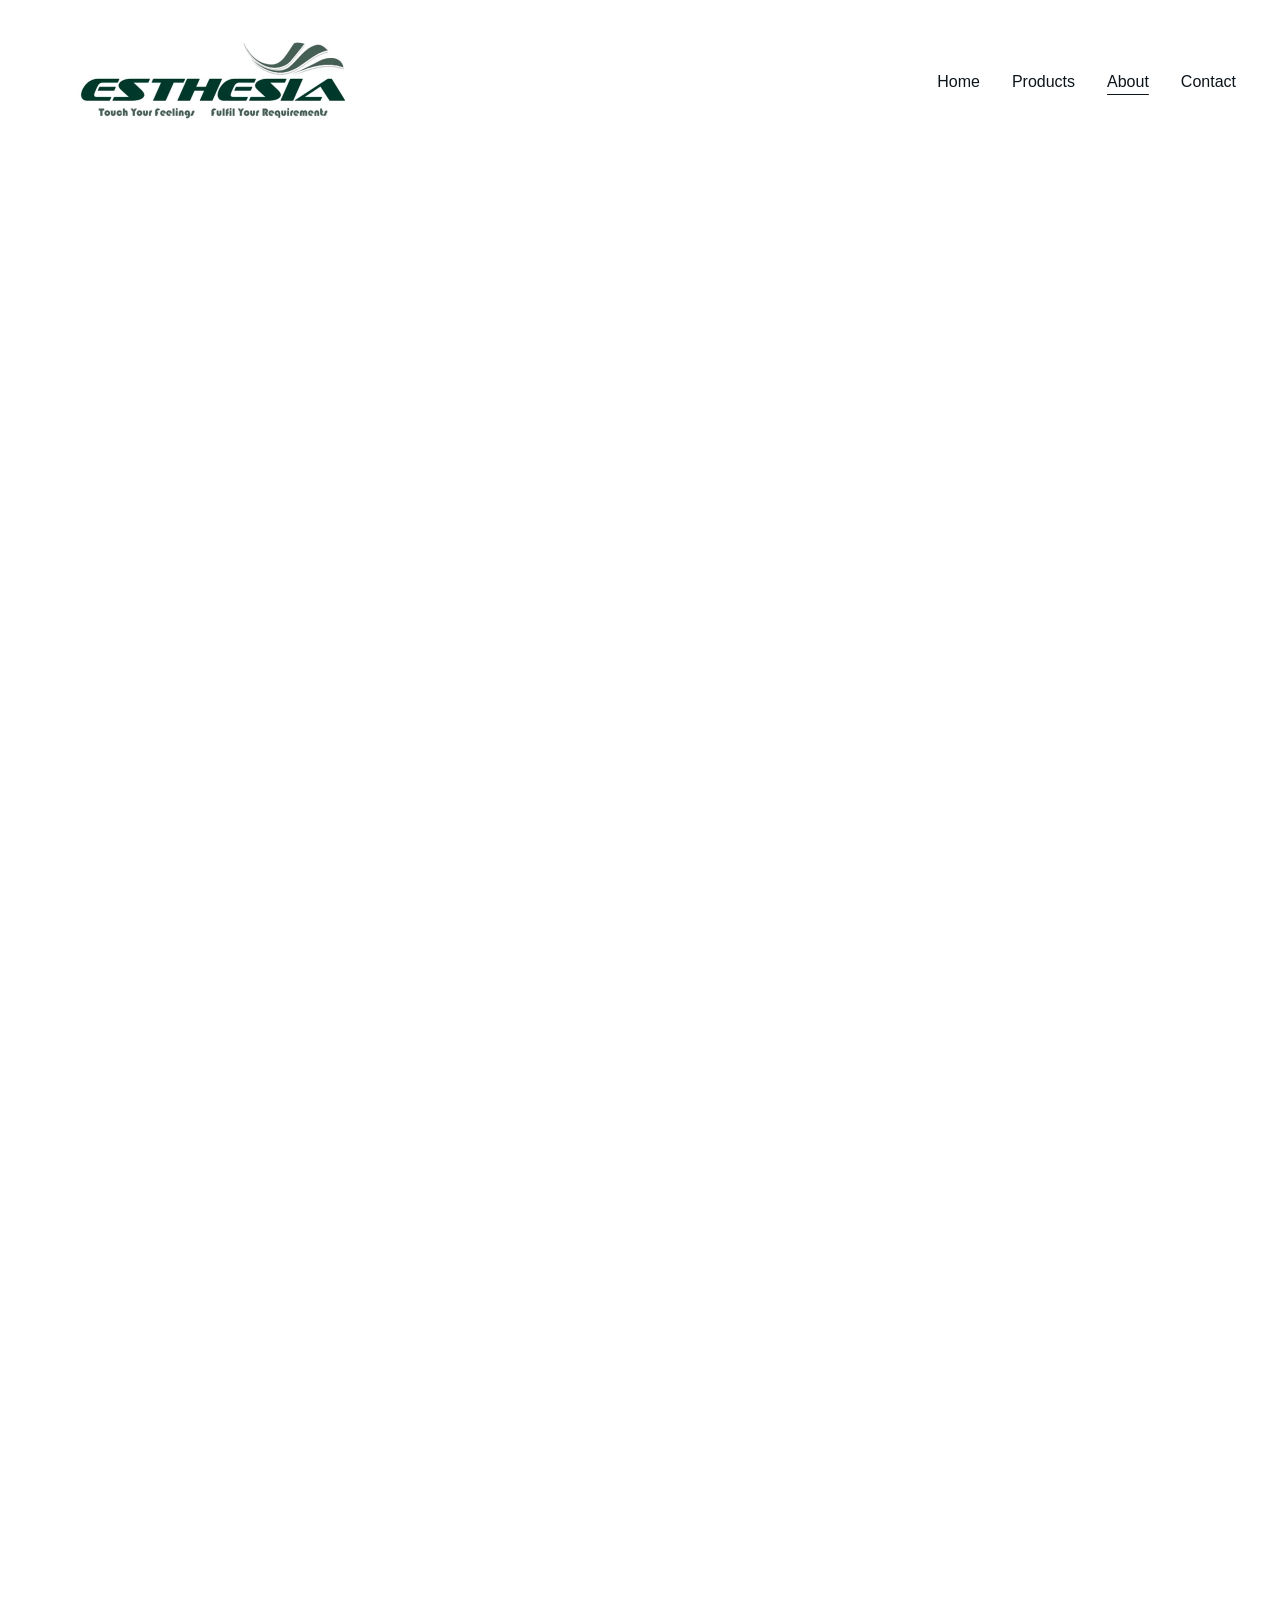
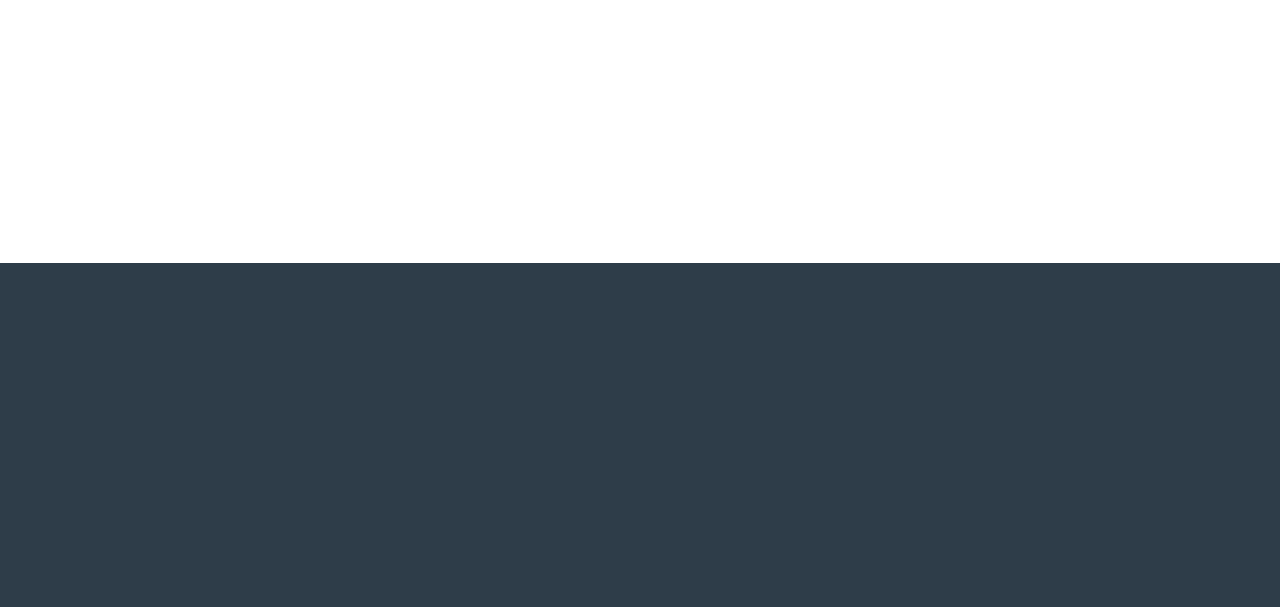
==== about/index.html @ c7436f4a "Initial import of Esthesia static website" ====
<!DOCTYPE html>

<html lang="en">
<!-- Mirrored from https://esthesia.com.au/about by HTTrack Website Copier/3.x [XR&CO], Fri, 13 Nov 2026 10:04:44 GMT -->
<head><base href="/"/><meta charset="utf-8"/><meta content="width=device-width, initial-scale=1.0" name="viewport"/><meta content="Hostinger Website Builder" name="generator"/><!--[--><title>Esthesia: Your Trusted Health Product Wholesaler | Esthesia</title><meta content="Esthesia is a leading health product wholesaler, providing a diverse range of cosmetics, coffee, and health equipment for Australia and Taiwan. We are committed to quality and customer satisfaction, ensuring you receive the best products for your health and wellness needs." name="description"/><link href="data:;base64,iVBORw0KGgo=" rel="icon"/><link href="data:;base64,iVBORw0KGgo=" rel="apple-touch-icon"/><meta content="about.html" property="og:url"/><link href="https://esthesia.com.au/about" rel="canonical"/><meta content="Esthesia: Your Trusted Health Product Wholesaler | Esthesia" property="og:title"/><meta content="Esthesia: Your Trusted Health Product Wholesaler | Esthesia" name="twitter:title"/><meta content="website" property="og:type"/><meta content="Esthesia is a leading health product wholesaler, providing a diverse range of cosmetics, coffee, and health equipment for Australia and Taiwan. We are committed to quality and customer satisfaction, ensuring you receive the best products for your health and wellness needs." property="og:description"/><meta content="Esthesia is a leading health product wholesaler, providing a diverse range of cosmetics, coffee, and health equipment for Australia and Taiwan. We are committed to quality and customer satisfaction, ensuring you receive the best products for your health and wellness needs." name="twitter:description"/><meta content="Esthesia" property="og:site_name"/><meta content="health products, cosmetics, wholesale supplier" name="keywords"/><meta property="og:image"/><meta name="twitter:image"/><meta content="" property="og:image:alt"/><meta content="" name="twitter:image:alt"/><meta content="summary_large_image" name="twitter:card"/><!-- --><link rel="preconnect"/><!-- --><!-- --><link rel="preconnect"/><!-- --><!--[--><link href="about.html" hreflang="x-default" rel="alternate"/><!--]--><link crossorigin="true" href="https://cdn.zyrosite.com/u1/google-fonts/font-faces?family=Roboto:wght@400;500;600&amp;display=swap" rel="preconnect"/><link as="style" href="https://cdn.zyrosite.com/u1/google-fonts/font-faces?family=Roboto:wght@400;500;600&amp;display=swap" rel="preload"/><link href="https://cdn.zyrosite.com/u1/google-fonts/font-faces?family=Roboto:wght@400;500;600&amp;display=swap" referrerpolicy="no-referrer" rel="stylesheet"/><!--]--><style></style><script>(function(){const publishDate = null;

			const currentDate = new Date().setHours(0, 0, 0, 0);

			if (publishDate && currentDate < publishDate) {
				window.location.replace('index.html');
			}
		})();</script><link href="_astro-1732517316264/_slug_.Cned8WY8.css" rel="stylesheet"/>
<style>:root{--color-meteorite-dark: #2f1c6a;--color-meteorite: #8c85ff;--color-meteorite-light: #d5dfff;--color-primary-dark: #5025d1;--color-primary: #673de6;--color-primary-light: #ebe4ff;--color-danger-dark: #d63163;--color-danger: #fc5185;--color-danger-light: #ffe8ef;--color-warning-dark: #fea419;--color-warning-dark-2: #9F6000;--color-warning: #ffcd35;--color-warning-light: #fff8e2;--color-success-dark: #008361;--color-success: #00b090;--color-success-light: #def4f0;--color-dark: #1d1e20;--color-gray-dark: #36344d;--color-gray: #727586;--color-gray-border: #dadce0;--color-gray-light: #f2f3f6;--color-light: #fff;--color-azure: #357df9;--color-azure-light: #e3ebf9;--color-azure-dark: #265ab2;--color-indigo: #6366F1}.whats-app-bubble{position:fixed;right:20px;bottom:24px;z-index:1000;display:flex;cursor:pointer;border-radius:100px;box-shadow:#00000026 0 4px 12px}.globalClass_2ebe{position:relative;z-index:17}#wtpQualitySign_fixedCSS,#wtpQualitySign_popupCSS{bottom:10px!important}#wtpQualitySign_fixedCSS{z-index:17!important}#wtpQualitySign_popupCSS{z-index:18!important}
</style></head> <body> <div> <style>astro-island,astro-slot,astro-static-slot{display:contents}</style><script>(()=>{var e=async t=>{await(await t())()};(self.Astro||(self.Astro={})).only=e;window.dispatchEvent(new Event("astro:only"));})();;(()=>{var A=Object.defineProperty;var g=(i,o,a)=>o in i?A(i,o,{enumerable:!0,configurable:!0,writable:!0,value:a}):i[o]=a;var d=(i,o,a)=>g(i,typeof o!="symbol"?o+"":o,a);{let i={0:t=>m(t),1:t=>a(t),2:t=>new RegExp(t),3:t=>new Date(t),4:t=>new Map(a(t)),5:t=>new Set(a(t)),6:t=>BigInt(t),7:t=>new URL(t),8:t=>new Uint8Array(t),9:t=>new Uint16Array(t),10:t=>new Uint32Array(t)},o=t=>{let[l,e]=t;return l in i?i[l](e):void 0},a=t=>t.map(o),m=t=>typeof t!="object"||t===null?t:Object.fromEntries(Object.entries(t).map(([l,e])=>[l,o(e)]));class y extends HTMLElement{constructor(){super(...arguments);d(this,"Component");d(this,"hydrator");d(this,"hydrate",async()=>{var b;if(!this.hydrator||!this.isConnected)return;let e=(b=this.parentElement)==null?void 0:b.closest("astro-island[ssr]");if(e){e.addEventListener("astro:hydrate",this.hydrate,{once:!0});return}let c=this.querySelectorAll("astro-slot"),n={},h=this.querySelectorAll("template[data-astro-template]");for(let r of h){let s=r.closest(this.tagName);s!=null&&s.isSameNode(this)&&(n[r.getAttribute("data-astro-template")||"default"]=r.innerHTML,r.remove())}for(let r of c){let s=r.closest(this.tagName);s!=null&&s.isSameNode(this)&&(n[r.getAttribute("name")||"default"]=r.innerHTML)}let p;try{p=this.hasAttribute("props")?m(JSON.parse(this.getAttribute("props"))):{}}catch(r){let s=this.getAttribute("component-url")||"<unknown>",v=this.getAttribute("component-export");throw v&&(s+=` (export ${v})`),console.error(`[hydrate] Error parsing props for component ${s}`,this.getAttribute("props"),r),r}let u;await this.hydrator(this)(this.Component,p,n,{client:this.getAttribute("client")}),this.removeAttribute("ssr"),this.dispatchEvent(new CustomEvent("astro:hydrate"))});d(this,"unmount",()=>{this.isConnected||this.dispatchEvent(new CustomEvent("astro:unmount"))})}disconnectedCallback(){document.removeEventListener("astro:after-swap",this.unmount),document.addEventListener("astro:after-swap",this.unmount,{once:!0})}connectedCallback(){if(!this.hasAttribute("await-children")||document.readyState==="interactive"||document.readyState==="complete")this.childrenConnectedCallback();else{let e=()=>{document.removeEventListener("DOMContentLoaded",e),c.disconnect(),this.childrenConnectedCallback()},c=new MutationObserver(()=>{var n;((n=this.lastChild)==null?void 0:n.nodeType)===Node.COMMENT_NODE&&this.lastChild.nodeValue==="astro:end"&&(this.lastChild.remove(),e())});c.observe(this,{childList:!0}),document.addEventListener("DOMContentLoaded",e)}}async childrenConnectedCallback(){let e=this.getAttribute("before-hydration-url");e&&await import(e),this.start()}async start(){let e=JSON.parse(this.getAttribute("opts")),c=this.getAttribute("client");if(Astro[c]===void 0){window.addEventListener(`astro:${c}`,()=>this.start(),{once:!0});return}try{await Astro[c](async()=>{let n=this.getAttribute("renderer-url"),[h,{default:p}]=await Promise.all([import(this.getAttribute("component-url")),n?import(n):()=>()=>{}]),u=this.getAttribute("component-export")||"default";if(!u.includes("."))this.Component=h[u];else{this.Component=h;for(let f of u.split("."))this.Component=this.Component[f]}return this.hydrator=p,this.hydrate},e,this)}catch(n){console.error(`[astro-island] Error hydrating ${this.getAttribute("component-url")}`,n)}}attributeChangedCallback(){this.hydrate()}}d(y,"observedAttributes",["props"]),customElements.get("astro-island")||customElements.define("astro-island",y)}})();</script><astro-island client="only" component-export="default" component-url="_astro-1732517316264/ClientHead.DyCZnrLW.js" opts='{"name":"ClientHead","value":"vue"}' props='{"page-noindex":[0],"canonical-url":[0,"https://esthesia.com.au/about"],"site-meta":[0,{"version":[0,170],"isLayout":[0,true],"template":[0,"aigenerated"],"metaTitle":[0,"Esthesia"],"aiWebsiteType":[0,"Business"],"defaultLocale":[0,"system"],"metaHtmlLanguage":[0,"en"],"isPrivateModeActive":[0,false],"demoEcommerceStoreId":[0,"demo_01G0E9P2R0CFTNBWEEFCEV8EG5"],"shouldAddWWWPrefixToDomain":[0,false]}],"domain":[0,"esthesia.com.au"]}' renderer-url="_astro-1732517316264/client.ClBgHM8J.js" ssr="" uid="Z2jQ51h"></astro-island> <script>(()=>{var e=async t=>{await(await t())()};(self.Astro||(self.Astro={})).load=e;window.dispatchEvent(new Event("astro:load"));})();</script><astro-island await-children="" client="load" component-export="default" component-url="_astro-1732517316264/Page.DCS1-Xpa.js" opts='{"name":"PageComponent","value":true}' props="{&quot;pageData&quot;:[0,{&quot;pages&quot;:[0,{&quot;ai-Foesx&quot;:[0,{&quot;meta&quot;:[0,{&quot;title&quot;:[0,&quot;Trusted Wholesaler in Australia &amp; Taiwan - Esthesia&quot;],&quot;keywords&quot;:[1,[[0,&quot;wholesaler Australia&quot;],[0,&quot;health products&quot;],[0,&quot;premium coffee&quot;]]],&quot;description&quot;:[0,&quot;Esthesia is your reliable wholesaler in Australia and Taiwan, providing an extensive range of health products, including cosmetics, premium coffee, and essential health equipment. Explore our catalog to find the best products tailored for your business needs.&quot;],&quot;focusKeyword&quot;:[0,&quot;wholesaler Australia&quot;]}],&quot;name&quot;:[0,&quot;Home&quot;],&quot;slug&quot;:[0,&quot;home&quot;],&quot;type&quot;:[0,&quot;default&quot;],&quot;blocks&quot;:[1,[[0,&quot;ai-SNVyl2&quot;],[0,&quot;ai-PhxnQ7&quot;],[0,&quot;ai-YYaQV5&quot;],[0,&quot;ai-0DRvZd&quot;],[0,&quot;ai-rOpLDy&quot;]]]}],&quot;ai-IYH8s&quot;:[0,{&quot;meta&quot;:[0,{&quot;title&quot;:[0,&quot;Contact Esthesia - Health Product Wholesaler&quot;],&quot;keywords&quot;:[1,[[0,&quot;health products&quot;],[0,&quot;wholesaler&quot;],[0,&quot;cosmetics&quot;],[0,&quot;coffee&quot;],[0,&quot;equipment&quot;]]],&quot;description&quot;:[0,&quot;Get in touch with Esthesia, your trusted health product wholesaler for Australia and Taiwan. We offer a wide range of cosmetics, coffee, and health equipment. Reach out for inquiries, partnerships, or product information. We're here to assist you with your health product needs.&quot;],&quot;focusKeyword&quot;:[0,&quot;health products&quot;]}],&quot;name&quot;:[0,&quot;Contact&quot;],&quot;slug&quot;:[0,&quot;contact&quot;],&quot;type&quot;:[0,&quot;default&quot;],&quot;blocks&quot;:[1,[[0,&quot;ai-iwE2PH&quot;],[0,&quot;ai-4S_KzJ&quot;],[0,&quot;ai-QL1faz&quot;]]]}],&quot;ai-X6Tkz&quot;:[0,{&quot;meta&quot;:[0,{&quot;title&quot;:[0,&quot;Esthesia: Your Trusted Health Product Wholesaler&quot;],&quot;keywords&quot;:[1,[[0,&quot;health products&quot;],[0,&quot;cosmetics&quot;],[0,&quot;wholesale supplier&quot;]]],&quot;description&quot;:[0,&quot;Esthesia is a leading health product wholesaler, providing a diverse range of cosmetics, coffee, and health equipment for Australia and Taiwan. We are committed to quality and customer satisfaction, ensuring you receive the best products for your health and wellness needs.&quot;],&quot;focusKeyword&quot;:[0,&quot;health products&quot;]}],&quot;name&quot;:[0,&quot;About&quot;],&quot;slug&quot;:[0,&quot;about&quot;],&quot;type&quot;:[0,&quot;default&quot;],&quot;blocks&quot;:[1,[[0,&quot;ai-xZIhe4&quot;],[0,&quot;ai-4S_KzJ&quot;],[0,&quot;ai-zgKFQ3&quot;]]]}],&quot;ai-uSNVk&quot;:[0,{&quot;meta&quot;:[0,{&quot;title&quot;:[0,&quot;Esthesia: Quality Health Products for Australia and Taiwan&quot;],&quot;keywords&quot;:[1,[[0,&quot;health products&quot;],[0,&quot;cosmetics&quot;],[0,&quot;wholesale supplier&quot;]]],&quot;description&quot;:[0,&quot;Discover a wide range of health products at Esthesia. We specialize in cosmetics, coffee, and health equipment, serving wholesalers in Australia and Taiwan. Quality and reliability are our top priorities for your business needs.&quot;],&quot;focusKeyword&quot;:[0,&quot;health products&quot;]}],&quot;name&quot;:[0,&quot;Products&quot;],&quot;slug&quot;:[0,&quot;products&quot;],&quot;type&quot;:[0,&quot;default&quot;],&quot;blocks&quot;:[1,[[0,&quot;ai-JjSDs3&quot;],[0,&quot;ai-o9_Cx0&quot;],[0,&quot;ai-QL1faz&quot;]]]}]}],&quot;blocks&quot;:[0,{&quot;header&quot;:[0,{&quot;type&quot;:[0,&quot;BlockNavigation&quot;],&quot;mobile&quot;:[0,{&quot;height&quot;:[0,90],&quot;logoHeight&quot;:[0,27]}],&quot;desktop&quot;:[0,{&quot;height&quot;:[0,164],&quot;logoHeight&quot;:[0,104]}],&quot;settings&quot;:[0,{&quot;styles&quot;:[0,{&quot;width&quot;:[0,&quot;1240px&quot;],&quot;padding&quot;:[0,&quot;30px 16px 30px 16px&quot;],&quot;m-padding&quot;:[0,&quot;24px 16px 24px 16px&quot;],&quot;logo-width&quot;:[0,&quot;338px&quot;],&quot;cartIconSize&quot;:[0,&quot;24px&quot;],&quot;link-spacing&quot;:[0,&quot;32px&quot;],&quot;m-logo-width&quot;:[0,&quot;85.8681640625px&quot;],&quot;m-link-spacing&quot;:[0,&quot;20px&quot;],&quot;element-spacing&quot;:[0,&quot;32px&quot;],&quot;contrastBackgroundColor&quot;:[0,&quot;rgb(224, 224, 224)&quot;]}],&quot;cartText&quot;:[0,&quot;&quot;],&quot;isSticky&quot;:[0,true],&quot;showLogo&quot;:[0,true],&quot;headerLayout&quot;:[0,&quot;desktop-1&quot;],&quot;isCartVisible&quot;:[0,true],&quot;logoImagePath&quot;:[0,&quot;esthesialogowithslogan-AE0oZo1GDlC8O04b.webp&quot;],&quot;mHeaderLayout&quot;:[0,&quot;mobile-1&quot;],&quot;logoImageOrigin&quot;:[0,&quot;assets&quot;],&quot;mobileLinksAlignment&quot;:[0,&quot;right&quot;]}],&quot;zindexes&quot;:[1,[]],&quot;background&quot;:[0,{&quot;color&quot;:[0,&quot;#ffffff&quot;],&quot;current&quot;:[0,&quot;color&quot;],&quot;isTransparent&quot;:[0,false]}],&quot;components&quot;:[1,[]],&quot;fontWeight&quot;:[0,400],&quot;logoAspectRatio&quot;:[0,3.25],&quot;navLinkTextColor&quot;:[0,&quot;#0d141a&quot;],&quot;navLinkTextColorHover&quot;:[0,&quot;#0d141a&quot;]}],&quot;zSiG-O&quot;:[0,{&quot;slot&quot;:[0,&quot;footer&quot;],&quot;type&quot;:[0,&quot;BlockLayout&quot;],&quot;mobile&quot;:[0,{&quot;minHeight&quot;:[0,614]}],&quot;desktop&quot;:[0,{&quot;minHeight&quot;:[0,344]}],&quot;settings&quot;:[0,{&quot;styles&quot;:[0,{&quot;cols&quot;:[0,&quot;12&quot;],&quot;rows&quot;:[0,10],&quot;width&quot;:[0,&quot;1224px&quot;],&quot;m-rows&quot;:[0,&quot;1&quot;],&quot;col-gap&quot;:[0,&quot;24px&quot;],&quot;row-gap&quot;:[0,&quot;16px&quot;],&quot;row-size&quot;:[0,&quot;48px&quot;],&quot;column-gap&quot;:[0,&quot;24px&quot;],&quot;block-padding&quot;:[0,&quot;16px 0 16px 0&quot;],&quot;m-block-padding&quot;:[0,&quot;40px 16px 40px 16px&quot;]}]}],&quot;zindexes&quot;:[1,[[0,&quot;ai-_K3XIw&quot;],[0,&quot;ai-Kzhad-&quot;],[0,&quot;ai-ImAnRU&quot;],[0,&quot;ai-YmMw1v&quot;],[0,&quot;ai-0NJ7tu&quot;],[0,&quot;ai-VBk2rt&quot;],[0,&quot;ai-AiR-TD&quot;],[0,&quot;ai-JCjPzm&quot;],[0,&quot;ai-2V25m9&quot;]]],&quot;background&quot;:[0,{&quot;color&quot;:[0,&quot;#2E3D49&quot;],&quot;current&quot;:[0,&quot;color&quot;]}],&quot;components&quot;:[1,[[0,&quot;ai-_K3XIw&quot;],[0,&quot;ai-Kzhad-&quot;],[0,&quot;ai-ImAnRU&quot;],[0,&quot;ai-YmMw1v&quot;],[0,&quot;ai-0NJ7tu&quot;],[0,&quot;ai-VBk2rt&quot;],[0,&quot;ai-AiR-TD&quot;],[0,&quot;ai-JCjPzm&quot;],[0,&quot;ai-2V25m9&quot;]]],&quot;initialBlockId&quot;:[0,&quot;W7N_1fYuy&quot;]}],&quot;ai-4S_KzJ&quot;:[0,{&quot;type&quot;:[0,&quot;BlockLayout&quot;],&quot;mobile&quot;:[0,{&quot;minHeight&quot;:[0,707]}],&quot;desktop&quot;:[0,{&quot;minHeight&quot;:[0,541]}],&quot;settings&quot;:[0,{&quot;styles&quot;:[0,{&quot;block-padding&quot;:[0,&quot;16px 0 16px 0&quot;],&quot;m-block-padding&quot;:[0,&quot;16px&quot;]}]}],&quot;zindexes&quot;:[1,[[0,&quot;ai-L976Tc&quot;],[0,&quot;ai-XIHnh2&quot;],[0,&quot;ai-pXHXSQ&quot;],[0,&quot;ai-TDFB5n&quot;],[0,&quot;ai-fkjhzQ&quot;],[0,&quot;ai-W-NmiC&quot;],[0,&quot;ai-4RkmZK&quot;],[0,&quot;zca0c_&quot;],[0,&quot;zc_stf&quot;]]],&quot;attachment&quot;:[0,&quot;fixed&quot;],&quot;background&quot;:[0,{&quot;color&quot;:[0,&quot;#ffffff&quot;],&quot;current&quot;:[0,&quot;color&quot;],&quot;gradient&quot;:[0,{&quot;angle&quot;:[0,135],&quot;colors&quot;:[1,[[0,{&quot;value&quot;:[0,&quot;#4A90E2&quot;]}],[0,{&quot;value&quot;:[0,&quot;rgb(143, 17, 168)&quot;]}]]],&quot;isAnimated&quot;:[0,false]}],&quot;overlay-opacity&quot;:[0,&quot;0.90&quot;]}],&quot;components&quot;:[1,[[0,&quot;ai-L976Tc&quot;],[0,&quot;ai-XIHnh2&quot;],[0,&quot;ai-pXHXSQ&quot;],[0,&quot;ai-TDFB5n&quot;],[0,&quot;ai-fkjhzQ&quot;],[0,&quot;ai-W-NmiC&quot;],[0,&quot;ai-4RkmZK&quot;],[0,&quot;zca0c_&quot;],[0,&quot;zc_stf&quot;]]],&quot;initialBlockId&quot;:[0,&quot;zj66mO&quot;]}],&quot;ai-xZIhe4&quot;:[0,{&quot;type&quot;:[0,&quot;BlockLayout&quot;],&quot;mobile&quot;:[0,{&quot;minHeight&quot;:[0,825]}],&quot;desktop&quot;:[0,{&quot;minHeight&quot;:[0,699]}],&quot;settings&quot;:[0,{&quot;styles&quot;:[0,{&quot;block-padding&quot;:[0,&quot;16px 0 16px 0&quot;],&quot;m-block-padding&quot;:[0,&quot;16px&quot;]}]}],&quot;zindexes&quot;:[1,[[0,&quot;ai-j4QdAF&quot;],[0,&quot;ai-P_EVuB&quot;],[0,&quot;ai-fIBGHG&quot;],[0,&quot;ai-HsYcOw&quot;],[0,&quot;ai-1YkAoI&quot;],[0,&quot;ai-_pvPlp&quot;],[0,&quot;ai-H3ooaz&quot;],[0,&quot;ai-hryIyb&quot;]]],&quot;attachment&quot;:[0,&quot;fixed&quot;],&quot;background&quot;:[0,{&quot;color&quot;:[0,&quot;#ffffff&quot;],&quot;current&quot;:[0,&quot;color&quot;],&quot;gradient&quot;:[0,{&quot;angle&quot;:[0,135],&quot;colors&quot;:[1,[[0,{&quot;value&quot;:[0,&quot;#4A90E2&quot;]}],[0,{&quot;value&quot;:[0,&quot;rgb(143, 17, 168)&quot;]}]]],&quot;isAnimated&quot;:[0,false]}],&quot;overlay-opacity&quot;:[0,&quot;0.90&quot;]}],&quot;components&quot;:[1,[[0,&quot;ai-fIBGHG&quot;],[0,&quot;ai-HsYcOw&quot;],[0,&quot;ai-j4QdAF&quot;],[0,&quot;ai-P_EVuB&quot;],[0,&quot;ai-1YkAoI&quot;],[0,&quot;ai-_pvPlp&quot;],[0,&quot;ai-H3ooaz&quot;],[0,&quot;ai-hryIyb&quot;]]],&quot;initialBlockId&quot;:[0,&quot;zZYYS6&quot;]}],&quot;ai-zgKFQ3&quot;:[0,{&quot;type&quot;:[0,&quot;BlockLayout&quot;],&quot;mobile&quot;:[0,{&quot;minHeight&quot;:[0,697]}],&quot;desktop&quot;:[0,{&quot;minHeight&quot;:[0,459]}],&quot;settings&quot;:[0,{&quot;styles&quot;:[0,{&quot;rows&quot;:[0,12],&quot;row-gap&quot;:[0,&quot;16px&quot;],&quot;row-size&quot;:[0,&quot;48px&quot;],&quot;column-gap&quot;:[0,&quot;24px&quot;],&quot;block-padding&quot;:[0,&quot;16px 0&quot;],&quot;m-block-padding&quot;:[0,&quot;56px 16px 56px 16px&quot;],&quot;grid-gap-history&quot;:[0,&quot;16px 24px&quot;]}]}],&quot;zindexes&quot;:[1,[[0,&quot;ai-NOJyh4&quot;],[0,&quot;ai-SOggFc&quot;],[0,&quot;ai-BO2QNH&quot;],[0,&quot;ai-NO5GnX&quot;],[0,&quot;ai-PqsviH&quot;],[0,&quot;ai-xD99Yk&quot;],[0,&quot;ai-DvBE_y&quot;],[0,&quot;ai-AjP4bT&quot;]]],&quot;attachment&quot;:[0,&quot;fixed&quot;],&quot;background&quot;:[0,{&quot;alt&quot;:[0,&quot;woman wearing yellow long-sleeved dress under white clouds and blue sky during daytime&quot;],&quot;path&quot;:[0,&quot;photo-1686666350782-0db8c0682974&quot;],&quot;image&quot;:[0,&quot;https://images.unsplash.com/photo-1562151270-c7d22ceb586a?ixid=M3wzOTE5Mjl8MHwxfHNlYXJjaHwzNHx8ZmFzaGlvbnxlbnwwfHx8fDE3MTUwNTk5ODZ8MA&amp;ixlib=rb-4.0.3?w=1366&amp;q=70&amp;auto=format&quot;],&quot;origin&quot;:[0,&quot;unsplash&quot;],&quot;current&quot;:[0,&quot;image&quot;],&quot;overlay-opacity&quot;:[0,&quot;0.45&quot;]}],&quot;components&quot;:[1,[[0,&quot;ai-NOJyh4&quot;],[0,&quot;ai-SOggFc&quot;],[0,&quot;ai-BO2QNH&quot;],[0,&quot;ai-NO5GnX&quot;],[0,&quot;ai-PqsviH&quot;],[0,&quot;ai-xD99Yk&quot;],[0,&quot;ai-DvBE_y&quot;],[0,&quot;ai-AjP4bT&quot;]]],&quot;initialBlockId&quot;:[0,&quot;zL5S8c&quot;]}]}],&quot;elements&quot;:[0,{&quot;zc_stf&quot;:[0,{&quot;type&quot;:[0,&quot;GridTextBox&quot;],&quot;mobile&quot;:[0,{&quot;top&quot;:[0,454],&quot;left&quot;:[0,0],&quot;width&quot;:[0,328],&quot;height&quot;:[0,24]}],&quot;content&quot;:[0,&quot;&lt;p dir=\&quot;auto\&quot; class=\&quot;body\&quot;&gt;info@esthesia.com.au&lt;/p&gt;&quot;],&quot;desktop&quot;:[0,{&quot;top&quot;:[0,419],&quot;left&quot;:[0,0],&quot;width&quot;:[0,333],&quot;height&quot;:[0,24]}],&quot;settings&quot;:[0,{&quot;styles&quot;:[0,{&quot;text&quot;:[0,&quot;left&quot;],&quot;align&quot;:[0,&quot;flex-start&quot;],&quot;justify&quot;:[0,&quot;flex-start&quot;],&quot;m-element-margin&quot;:[0,&quot;0 0 16px 0&quot;]}]}],&quot;animation&quot;:[0,{&quot;name&quot;:[0,&quot;slide&quot;],&quot;type&quot;:[0,&quot;global&quot;]}],&quot;initialElementId&quot;:[0,&quot;z4VWcM&quot;]}],&quot;zca0c_&quot;:[0,{&quot;type&quot;:[0,&quot;GridTextBox&quot;],&quot;mobile&quot;:[0,{&quot;top&quot;:[0,379],&quot;left&quot;:[0,0],&quot;width&quot;:[0,328],&quot;height&quot;:[0,24]}],&quot;content&quot;:[0,&quot;&lt;p dir=\&quot;auto\&quot; class=\&quot;body\&quot;&gt;&lt;span style=\&quot;font-weight: 700\&quot;&gt;&lt;strong&gt;Email&lt;/strong&gt;&lt;/span&gt;&lt;/p&gt;&quot;],&quot;desktop&quot;:[0,{&quot;top&quot;:[0,395],&quot;left&quot;:[0,0],&quot;width&quot;:[0,333],&quot;height&quot;:[0,24]}],&quot;settings&quot;:[0,{&quot;styles&quot;:[0,{&quot;text&quot;:[0,&quot;left&quot;],&quot;align&quot;:[0,&quot;flex-start&quot;],&quot;justify&quot;:[0,&quot;flex-start&quot;],&quot;m-element-margin&quot;:[0,&quot;0 0 16px 0&quot;]}]}],&quot;animation&quot;:[0,{&quot;name&quot;:[0,&quot;slide&quot;],&quot;type&quot;:[0,&quot;global&quot;]}],&quot;initialElementId&quot;:[0,&quot;z7RqGQ&quot;]}],&quot;ai-0NJ7tu&quot;:[0,{&quot;type&quot;:[0,&quot;GridTextBox&quot;],&quot;mobile&quot;:[0,{&quot;top&quot;:[0,335],&quot;left&quot;:[0,0],&quot;width&quot;:[0,328],&quot;height&quot;:[0,21]}],&quot;content&quot;:[0,&quot;&lt;p dir=\&quot;auto\&quot; style=\&quot;color: #ffffff\&quot; class=\&quot;body-small\&quot;&gt;&lt;span style=\&quot;font-weight: 700\&quot;&gt;&lt;strong&gt;Wholesale&lt;/strong&gt;&lt;/span&gt;&lt;/p&gt;&quot;],&quot;desktop&quot;:[0,{&quot;top&quot;:[0,80],&quot;left&quot;:[0,849],&quot;width&quot;:[0,375],&quot;height&quot;:[0,21]}],&quot;settings&quot;:[0,{&quot;styles&quot;:[0,{&quot;text&quot;:[0,&quot;left&quot;],&quot;align&quot;:[0,&quot;flex-start&quot;],&quot;justify&quot;:[0,&quot;center&quot;],&quot;m-element-margin&quot;:[0,&quot;0 0 24px 0&quot;]}]}],&quot;animation&quot;:[0,{&quot;name&quot;:[0,&quot;slide&quot;],&quot;type&quot;:[0,&quot;global&quot;]}],&quot;initialElementId&quot;:[0,&quot;fRoA6n-q74&quot;]}],&quot;ai-1YkAoI&quot;:[0,{&quot;type&quot;:[0,&quot;GridTextBox&quot;],&quot;mobile&quot;:[0,{&quot;top&quot;:[0,596],&quot;left&quot;:[0,59],&quot;width&quot;:[0,242],&quot;height&quot;:[0,70]}],&quot;content&quot;:[0,&quot;&lt;h6 dir=\&quot;auto\&quot; style=\&quot;--lineHeightDesktop: 1.3; --fontSizeDesktop: 18px\&quot;&gt;&lt;strong&gt;Exceptional quality and service every time.&lt;/strong&gt;&lt;/h6&gt;&quot;],&quot;desktop&quot;:[0,{&quot;top&quot;:[0,464],&quot;left&quot;:[0,744],&quot;width&quot;:[0,377],&quot;height&quot;:[0,23]}],&quot;settings&quot;:[0,{&quot;styles&quot;:[0,{&quot;text&quot;:[0,&quot;left&quot;],&quot;align&quot;:[0,&quot;flex-start&quot;],&quot;justify&quot;:[0,&quot;flex-start&quot;],&quot;m-element-margin&quot;:[0,&quot;0 0 16px 0&quot;]}]}],&quot;animation&quot;:[0,{&quot;name&quot;:[0,&quot;slide&quot;],&quot;type&quot;:[0,&quot;global&quot;]}],&quot;initialElementId&quot;:[0,&quot;zk25wO&quot;]}],&quot;ai-2V25m9&quot;:[0,{&quot;type&quot;:[0,&quot;GridTextBox&quot;],&quot;mobile&quot;:[0,{&quot;top&quot;:[0,581],&quot;left&quot;:[0,0],&quot;width&quot;:[0,328],&quot;height&quot;:[0,24]}],&quot;content&quot;:[0,&quot;&lt;p dir=\&quot;auto\&quot; style=\&quot;color: #ffffff; --lineHeightDesktop: 1.3; --fontSizeDesktop: 14px\&quot; class=\&quot;body\&quot;&gt;© 2024. All rights reserved.&lt;/p&gt;&quot;],&quot;desktop&quot;:[0,{&quot;top&quot;:[0,310],&quot;left&quot;:[0,0],&quot;width&quot;:[0,503],&quot;height&quot;:[0,18]}],&quot;settings&quot;:[0,{&quot;styles&quot;:[0,{&quot;text&quot;:[0,&quot;left&quot;],&quot;align&quot;:[0,&quot;flex-start&quot;],&quot;justify&quot;:[0,&quot;center&quot;],&quot;m-element-margin&quot;:[0,&quot;0 0 24px 0&quot;]}]}],&quot;animation&quot;:[0,{&quot;name&quot;:[0,&quot;slide&quot;],&quot;type&quot;:[0,&quot;global&quot;]}],&quot;initialElementId&quot;:[0,&quot;fRoA6n-q74&quot;]}],&quot;ai-4RkmZK&quot;:[0,{&quot;type&quot;:[0,&quot;GridTextBox&quot;],&quot;mobile&quot;:[0,{&quot;top&quot;:[0,414],&quot;left&quot;:[0,0],&quot;width&quot;:[0,328],&quot;height&quot;:[0,24]}],&quot;content&quot;:[0,&quot;&lt;p dir=\&quot;auto\&quot; style=\&quot;color: rgb(86, 88, 94)\&quot; class=\&quot;body\&quot;&gt;07 3485 0080&lt;/p&gt;&quot;],&quot;desktop&quot;:[0,{&quot;top&quot;:[0,360],&quot;left&quot;:[0,0],&quot;width&quot;:[0,333],&quot;height&quot;:[0,24]}],&quot;settings&quot;:[0,{&quot;styles&quot;:[0,{&quot;text&quot;:[0,&quot;left&quot;],&quot;align&quot;:[0,&quot;flex-start&quot;],&quot;justify&quot;:[0,&quot;flex-start&quot;],&quot;m-element-margin&quot;:[0,&quot;0 0 16px 0&quot;]}]}],&quot;animation&quot;:[0,{&quot;name&quot;:[0,&quot;slide&quot;],&quot;type&quot;:[0,&quot;global&quot;]}],&quot;initialElementId&quot;:[0,&quot;z4VWcM&quot;]}],&quot;ai-AiR-TD&quot;:[0,{&quot;type&quot;:[0,&quot;GridTextBox&quot;],&quot;mobile&quot;:[0,{&quot;top&quot;:[0,268],&quot;left&quot;:[0,0],&quot;width&quot;:[0,328],&quot;height&quot;:[0,24]}],&quot;content&quot;:[0,&quot;&lt;p dir=\&quot;auto\&quot; style=\&quot;color: rgb(255, 255, 255)\&quot; class=\&quot;body\&quot;&gt;+61 7 3485 0080&lt;/p&gt;&quot;],&quot;desktop&quot;:[0,{&quot;top&quot;:[0,119],&quot;left&quot;:[0,618],&quot;width&quot;:[0,194],&quot;height&quot;:[0,24]}],&quot;settings&quot;:[0,{&quot;styles&quot;:[0,{&quot;text&quot;:[0,&quot;left&quot;],&quot;align&quot;:[0,&quot;flex-start&quot;],&quot;justify&quot;:[0,&quot;center&quot;],&quot;m-element-margin&quot;:[0,&quot;0 0 24px 0&quot;]}]}],&quot;animation&quot;:[0,{&quot;name&quot;:[0,&quot;slide&quot;],&quot;type&quot;:[0,&quot;global&quot;]}],&quot;initialElementId&quot;:[0,&quot;fRoA6n-q74&quot;]}],&quot;ai-AjP4bT&quot;:[0,{&quot;type&quot;:[0,&quot;GridTextBox&quot;],&quot;mobile&quot;:[0,{&quot;top&quot;:[0,384],&quot;left&quot;:[0,0],&quot;width&quot;:[0,328],&quot;height&quot;:[0,23]}],&quot;content&quot;:[0,&quot;&lt;h6 dir=\&quot;auto\&quot; style=\&quot;color: #ffffff; --lineHeightDesktop: 1.3; --fontSizeDesktop: 20px\&quot;&gt;★★★★★&lt;/h6&gt;&quot;],&quot;desktop&quot;:[0,{&quot;top&quot;:[0,120],&quot;left&quot;:[0,824],&quot;width&quot;:[0,194],&quot;height&quot;:[0,26]}],&quot;settings&quot;:[0,{&quot;styles&quot;:[0,{&quot;text&quot;:[0,&quot;center&quot;],&quot;align&quot;:[0,&quot;flex-start&quot;],&quot;justify&quot;:[0,&quot;flex-start&quot;],&quot;m-element-margin&quot;:[0,&quot;0 0 16px 0&quot;]}]}],&quot;animation&quot;:[0,{&quot;name&quot;:[0,&quot;slide&quot;],&quot;type&quot;:[0,&quot;global&quot;]}],&quot;initialElementId&quot;:[0,&quot;zguhbM&quot;]}],&quot;ai-BO2QNH&quot;:[0,{&quot;rel&quot;:[0,&quot;nofollow&quot;],&quot;type&quot;:[0,&quot;GridImage&quot;],&quot;mobile&quot;:[0,{&quot;top&quot;:[0,240],&quot;left&quot;:[0,136],&quot;width&quot;:[0,57],&quot;height&quot;:[0,56]}],&quot;desktop&quot;:[0,{&quot;top&quot;:[0,264],&quot;left&quot;:[0,280],&quot;width&quot;:[0,48],&quot;height&quot;:[0,48],&quot;borderRadius&quot;:[0,&quot;50%&quot;]}],&quot;settings&quot;:[0,{&quot;alt&quot;:[0,&quot;Three hemp-based skincare products are arranged on a smooth, white surface. Two are dropper bottles with dark blue glass and white labels, and one is a small jar with a screw-top lid, also featuring a white label. Natural lighting casts soft shadows on the surface.&quot;],&quot;path&quot;:[0,&quot;photo-1690368641595-97dfc9bd7909&quot;],&quot;origin&quot;:[0,&quot;unsplash&quot;],&quot;styles&quot;:[0,{&quot;align&quot;:[0,&quot;center&quot;],&quot;justify&quot;:[0,&quot;center&quot;],&quot;m-element-margin&quot;:[0,&quot;0 0 16px 0&quot;]}],&quot;clickAction&quot;:[0,&quot;none&quot;]}],&quot;animation&quot;:[0,{&quot;name&quot;:[0,&quot;slide&quot;],&quot;type&quot;:[0,&quot;global&quot;]}],&quot;initialElementId&quot;:[0,&quot;zzZH5O&quot;]}],&quot;ai-DvBE_y&quot;:[0,{&quot;type&quot;:[0,&quot;GridTextBox&quot;],&quot;mobile&quot;:[0,{&quot;top&quot;:[0,80],&quot;left&quot;:[0,0],&quot;width&quot;:[0,328],&quot;height&quot;:[0,23]}],&quot;content&quot;:[0,&quot;&lt;h6 dir=\&quot;auto\&quot; style=\&quot;color: #ffffff; --lineHeightDesktop: 1.3; --fontSizeDesktop: 20px\&quot;&gt;★★★★★&lt;/h6&gt;&quot;],&quot;desktop&quot;:[0,{&quot;top&quot;:[0,117],&quot;left&quot;:[0,207],&quot;width&quot;:[0,194],&quot;height&quot;:[0,26]}],&quot;settings&quot;:[0,{&quot;styles&quot;:[0,{&quot;text&quot;:[0,&quot;center&quot;],&quot;align&quot;:[0,&quot;flex-start&quot;],&quot;justify&quot;:[0,&quot;flex-start&quot;],&quot;m-element-margin&quot;:[0,&quot;0 0 16px 0&quot;]}]}],&quot;animation&quot;:[0,{&quot;name&quot;:[0,&quot;slide&quot;],&quot;type&quot;:[0,&quot;global&quot;]}],&quot;initialElementId&quot;:[0,&quot;zDrP7Y&quot;]}],&quot;ai-H3ooaz&quot;:[0,{&quot;type&quot;:[0,&quot;GridTextBox&quot;],&quot;mobile&quot;:[0,{&quot;top&quot;:[0,596],&quot;left&quot;:[0,33],&quot;width&quot;:[0,22],&quot;height&quot;:[0,23]}],&quot;content&quot;:[0,&quot;&lt;h6 dir=\&quot;auto\&quot; style=\&quot;color: #0d141a; --lineHeightDesktop: 1.3; --fontSizeDesktop: 48px\&quot;&gt;&lt;strong&gt;\&quot;&lt;/strong&gt;&lt;/h6&gt;&quot;],&quot;desktop&quot;:[0,{&quot;top&quot;:[0,456],&quot;left&quot;:[0,706],&quot;width&quot;:[0,25],&quot;height&quot;:[0,62]}],&quot;settings&quot;:[0,{&quot;styles&quot;:[0,{&quot;text&quot;:[0,&quot;left&quot;],&quot;align&quot;:[0,&quot;flex-start&quot;],&quot;justify&quot;:[0,&quot;flex-start&quot;],&quot;m-element-margin&quot;:[0,&quot;0 0 16px 0&quot;]}]}],&quot;animation&quot;:[0,{&quot;name&quot;:[0,&quot;slide&quot;],&quot;type&quot;:[0,&quot;global&quot;]}],&quot;initialElementId&quot;:[0,&quot;z4qCtK&quot;]}],&quot;ai-HsYcOw&quot;:[0,{&quot;type&quot;:[0,&quot;GridTextBox&quot;],&quot;mobile&quot;:[0,{&quot;top&quot;:[0,144],&quot;left&quot;:[0,0],&quot;width&quot;:[0,328],&quot;height&quot;:[0,144]}],&quot;content&quot;:[0,&quot;&lt;p dir=\&quot;auto\&quot; style=\&quot;color: rgb(86, 88, 94)\&quot; class=\&quot;body\&quot;&gt;Esthesia is a leading wholesaler of health products, specializing in cosmetics, coffee, and health equipment for Australia and Taiwan. We prioritize quality and customer satisfaction in every product we offer.&lt;/p&gt;&quot;],&quot;desktop&quot;:[0,{&quot;top&quot;:[0,320],&quot;left&quot;:[0,0],&quot;width&quot;:[0,503],&quot;height&quot;:[0,72]}],&quot;settings&quot;:[0,{&quot;styles&quot;:[0,{&quot;text&quot;:[0,&quot;left&quot;],&quot;align&quot;:[0,&quot;flex-start&quot;],&quot;justify&quot;:[0,&quot;flex-start&quot;],&quot;m-element-margin&quot;:[0,&quot;0 0 16px 0&quot;]}]}],&quot;animation&quot;:[0,{&quot;name&quot;:[0,&quot;slide&quot;],&quot;type&quot;:[0,&quot;global&quot;]}],&quot;initialElementId&quot;:[0,&quot;zfWw4m&quot;]}],&quot;ai-ImAnRU&quot;:[0,{&quot;type&quot;:[0,&quot;GridTextBox&quot;],&quot;mobile&quot;:[0,{&quot;top&quot;:[0,83],&quot;left&quot;:[0,0],&quot;width&quot;:[0,328],&quot;height&quot;:[0,48]}],&quot;content&quot;:[0,&quot;&lt;p dir=\&quot;auto\&quot; style=\&quot;color: #ffffff; --lineHeightDesktop: 1.3; --fontSizeDesktop: 14px\&quot; class=\&quot;body\&quot;&gt;Wholesaler of cosmetics, coffee, and equipment.&lt;/p&gt;&quot;],&quot;desktop&quot;:[0,{&quot;top&quot;:[0,126],&quot;left&quot;:[0,0],&quot;width&quot;:[0,297],&quot;height&quot;:[0,36]}],&quot;settings&quot;:[0,{&quot;styles&quot;:[0,{&quot;text&quot;:[0,&quot;left&quot;],&quot;align&quot;:[0,&quot;flex-start&quot;],&quot;justify&quot;:[0,&quot;center&quot;],&quot;m-element-margin&quot;:[0,&quot;0 0 24px 0&quot;]}]}],&quot;animation&quot;:[0,{&quot;name&quot;:[0,&quot;slide&quot;],&quot;type&quot;:[0,&quot;global&quot;]}],&quot;initialElementId&quot;:[0,&quot;fRoA6n-q74&quot;]}],&quot;ai-JCjPzm&quot;:[0,{&quot;type&quot;:[0,&quot;GridForm&quot;],&quot;formId&quot;:[0,&quot;Contact form&quot;],&quot;mobile&quot;:[0,{&quot;top&quot;:[0,375],&quot;left&quot;:[0,0],&quot;width&quot;:[0,328],&quot;height&quot;:[0,148]}],&quot;desktop&quot;:[0,{&quot;top&quot;:[0,119],&quot;left&quot;:[0,849],&quot;width&quot;:[0,375],&quot;height&quot;:[0,138],&quot;inputTextSize&quot;:[0,16],&quot;labelTextSize&quot;:[0,16],&quot;submitButtonFontSize&quot;:[0,14],&quot;formElementsVerticalSpacing&quot;:[0,12]}],&quot;settings&quot;:[0,{&quot;theme&quot;:[0,&quot;light&quot;],&quot;schema&quot;:[1,[[0,{&quot;id&quot;:[0,&quot;email&quot;],&quot;svg&quot;:[0,&quot;align-left-short&quot;],&quot;name&quot;:[0,&quot;Email&quot;],&quot;type&quot;:[0,&quot;GridInput&quot;],&quot;fieldType&quot;:[0,&quot;short-answer&quot;],&quot;inputLabel&quot;:[0,&quot;Enter your email address&quot;],&quot;validation&quot;:[1,[[1,[[0,&quot;bail&quot;]]],[1,[[0,&quot;email&quot;]]],[1,[[0,&quot;required&quot;]]]]],&quot;placeholder&quot;:[0,&quot;Your email for updates&quot;],&quot;validationType&quot;:[0,&quot;email&quot;],&quot;validation-messages&quot;:[0,{&quot;email&quot;:[0,&quot;Please enter a valid email address&quot;],&quot;required&quot;:[0,&quot;Email is required here&quot;]}]}]]],&quot;styles&quot;:[0,{&quot;justify&quot;:[0,&quot;center&quot;],&quot;formSpacing&quot;:[0,&quot;22px 10px&quot;],&quot;m-element-margin&quot;:[0,&quot;0 0 16px 0&quot;]}],&quot;successMessage&quot;:[0,&quot;Thank you for your submission&quot;]}],&quot;animation&quot;:[0,{&quot;name&quot;:[0,&quot;slide&quot;],&quot;type&quot;:[0,&quot;global&quot;]}],&quot;formPadding&quot;:[0,0],&quot;inputFillColor&quot;:[0,&quot;#ffffff&quot;],&quot;inputTextColor&quot;:[0,&quot;#0d141a&quot;],&quot;labelTextColor&quot;:[0,&quot;#ffffff&quot;],&quot;formBorderWidth&quot;:[0,0],&quot;innerBackground&quot;:[0,{&quot;color&quot;:[0,&quot;rgba(255, 255, 255, 0.06)&quot;],&quot;image&quot;:[0,&quot;&quot;],&quot;current&quot;:[0,&quot;&quot;]}],&quot;formBorderRadius&quot;:[0,0],&quot;initialElementId&quot;:[0,&quot;zdDsoZ&quot;],&quot;inputBorderColor&quot;:[0,&quot;rgb(184, 192, 204)&quot;],&quot;inputBorderWidth&quot;:[0,1],&quot;submitButtonData&quot;:[0,{&quot;type&quot;:[0,&quot;GridButton&quot;],&quot;content&quot;:[0,&quot;Submit your inquiry now&quot;],&quot;settings&quot;:[0,{&quot;type&quot;:[0,&quot;primary&quot;],&quot;styles&quot;:[0,{&quot;align&quot;:[0,&quot;start&quot;],&quot;justify&quot;:[0,&quot;center&quot;],&quot;position&quot;:[0,&quot;8/8/9/10&quot;]}],&quot;isFormButton&quot;:[0,true]}]}],&quot;inputBorderRadius&quot;:[0,10],&quot;formBackgroundColor&quot;:[0,&quot;transparent&quot;],&quot;inputFillColorHover&quot;:[0,&quot;#ffffff&quot;],&quot;inputTextColorHover&quot;:[0,&quot;#0d141a&quot;],&quot;inputBorderColorHover&quot;:[0,&quot;#0d141a&quot;],&quot;submitButtonFontColor&quot;:[0,&quot;#ffffff&quot;],&quot;submitButtonBorderColor&quot;:[0,&quot;#0d141a&quot;],&quot;submitButtonBorderRadius&quot;:[0,50],&quot;submitButtonFontColorHover&quot;:[0,&quot;#ffffff&quot;],&quot;submitButtonBackgroundColor&quot;:[0,&quot;#4A90E2&quot;],&quot;submitButtonBorderColorHover&quot;:[0,&quot;#0d141a&quot;],&quot;submitButtonBackgroundColorHover&quot;:[0,&quot;#4A90E2&quot;]}],&quot;ai-Kzhad-&quot;:[0,{&quot;type&quot;:[0,&quot;GridSocialIcons&quot;],&quot;links&quot;:[1,[[0,{&quot;svg&quot;:[0,&quot;&lt;svg width=\&quot;24\&quot; height=\&quot;24\&quot; viewBox=\&quot;0 0 24 24\&quot; fill=\&quot;none\&quot; xmlns=\&quot;http://www.w3.org/2000/svg\&quot;&gt;&lt;path d=\&quot;M24 12.0726C24 5.44354 18.629 0.0725708 12 0.0725708C5.37097 0.0725708 0 5.44354 0 12.0726C0 18.0619 4.38823 23.0264 10.125 23.9274V15.5414H7.07661V12.0726H10.125V9.4287C10.125 6.42144 11.9153 4.76031 14.6574 4.76031C15.9706 4.76031 17.3439 4.99451 17.3439 4.99451V7.94612H15.8303C14.34 7.94612 13.875 8.87128 13.875 9.82015V12.0726H17.2031L16.6708 15.5414H13.875V23.9274C19.6118 23.0264 24 18.0619 24 12.0726Z\&quot; fill=\&quot;currentColor\&quot;/&gt;&lt;/svg&gt;&quot;],&quot;icon&quot;:[0,&quot;facebook&quot;],&quot;link&quot;:[0,&quot;https://www.facebook.com/&quot;]}],[0,{&quot;svg&quot;:[0,&quot;&lt;svg width=\&quot;24\&quot; height=\&quot;24\&quot; viewBox=\&quot;0 0 24 24\&quot; fill=\&quot;none\&quot; xmlns=\&quot;http://www.w3.org/2000/svg\&quot;&gt;&lt;path d=\&quot;M12.0027 5.84808C8.59743 5.84808 5.85075 8.59477 5.85075 12C5.85075 15.4053 8.59743 18.1519 12.0027 18.1519C15.4079 18.1519 18.1546 15.4053 18.1546 12C18.1546 8.59477 15.4079 5.84808 12.0027 5.84808ZM12.0027 15.9996C9.80212 15.9996 8.00312 14.2059 8.00312 12C8.00312 9.7941 9.79677 8.00046 12.0027 8.00046C14.2086 8.00046 16.0022 9.7941 16.0022 12C16.0022 14.2059 14.2032 15.9996 12.0027 15.9996ZM19.8412 5.59644C19.8412 6.39421 19.1987 7.03135 18.4062 7.03135C17.6085 7.03135 16.9713 6.38885 16.9713 5.59644C16.9713 4.80402 17.6138 4.16153 18.4062 4.16153C19.1987 4.16153 19.8412 4.80402 19.8412 5.59644ZM23.9157 7.05277C23.8247 5.13063 23.3856 3.42801 21.9775 2.02522C20.5747 0.622429 18.8721 0.183388 16.9499 0.0870135C14.9689 -0.0254238 9.03112 -0.0254238 7.05008 0.0870135C5.1333 0.178034 3.43068 0.617075 2.02253 2.01986C0.614389 3.42265 0.180703 5.12527 0.0843279 7.04742C-0.0281093 9.02845 -0.0281093 14.9662 0.0843279 16.9472C0.175349 18.8694 0.614389 20.572 2.02253 21.9748C3.43068 23.3776 5.12794 23.8166 7.05008 23.913C9.03112 24.0254 14.9689 24.0254 16.9499 23.913C18.8721 23.822 20.5747 23.3829 21.9775 21.9748C23.3803 20.572 23.8193 18.8694 23.9157 16.9472C24.0281 14.9662 24.0281 9.03381 23.9157 7.05277ZM21.3564 19.0728C20.9388 20.1223 20.1303 20.9307 19.0755 21.3537C17.496 21.9802 13.7481 21.8356 12.0027 21.8356C10.2572 21.8356 6.50396 21.9748 4.92984 21.3537C3.88042 20.9361 3.07195 20.1276 2.64897 19.0728C2.02253 17.4934 2.16709 13.7455 2.16709 12C2.16709 10.2546 2.02789 6.50129 2.64897 4.92717C3.06659 3.87776 3.87507 3.06928 4.92984 2.6463C6.50931 2.01986 10.2572 2.16443 12.0027 2.16443C13.7481 2.16443 17.5014 2.02522 19.0755 2.6463C20.1249 3.06392 20.9334 3.8724 21.3564 4.92717C21.9828 6.50665 21.8383 10.2546 21.8383 12C21.8383 13.7455 21.9828 17.4987 21.3564 19.0728Z\&quot; fill=\&quot;currentColor\&quot;/&gt;&lt;/svg&gt;&quot;],&quot;icon&quot;:[0,&quot;instagram&quot;],&quot;link&quot;:[0,&quot;https://www.instagram.com/&quot;]}],[0,{&quot;svg&quot;:[0,&quot;&lt;svg viewBox=\&quot;0 0 24 24\&quot; fill=\&quot;none\&quot; xmlns=\&quot;http://www.w3.org/2000/svg\&quot;&gt;\n&lt;path d=\&quot;M22.5 9.84202C20.4357 9.84696 18.4221 9.20321 16.7435 8.00171V16.3813C16.7429 17.9333 16.2685 19.4482 15.3838 20.7233C14.499 21.9984 13.246 22.973 11.7923 23.5168C10.3387 24.0606 8.75362 24.1477 7.24914 23.7664C5.74466 23.3851 4.39245 22.5536 3.37333 21.383C2.3542 20.2125 1.71674 18.7587 1.54617 17.2161C1.3756 15.6735 1.68007 14.1156 2.41884 12.7507C3.15762 11.3858 4.2955 10.279 5.68034 9.57823C7.06517 8.87746 8.63095 8.61616 10.1683 8.82927V13.0439C9.46481 12.8227 8.70938 12.8293 8.0099 13.063C7.31041 13.2966 6.70265 13.7453 6.2734 14.345C5.84415 14.9446 5.61536 15.6646 5.6197 16.402C5.62404 17.1395 5.8613 17.8567 6.29759 18.4512C6.73387 19.0458 7.34688 19.4873 8.04906 19.7127C8.75125 19.9381 9.5067 19.9359 10.2075 19.7063C10.9084 19.4768 11.5188 19.0316 11.9515 18.4345C12.3843 17.8374 12.6173 17.1188 12.6173 16.3813V0H16.7435C16.7406 0.348435 16.7698 0.696395 16.8307 1.03948C16.9741 1.80537 17.2722 2.53396 17.7068 3.18068C18.1415 3.8274 18.7035 4.37867 19.3585 4.80075C20.2903 5.41688 21.3829 5.74528 22.5 5.74505V9.84202Z\&quot; fill=\&quot;currentColor\&quot;/&gt;\n&lt;/svg&gt;&quot;],&quot;icon&quot;:[0,&quot;tiktok&quot;],&quot;link&quot;:[0,&quot;https://tiktok.com&quot;]}],[0,{&quot;svg&quot;:[0,&quot;&lt;svg width=\&quot;24\&quot; height=\&quot;24\&quot; viewBox=\&quot;0 0 24 24\&quot; fill=\&quot;none\&quot; xmlns=\&quot;http://www.w3.org/2000/svg\&quot;&gt;\n&lt;path d=\&quot;M18.244 2.25H21.552L14.325 10.51L22.827 21.75H16.17L10.956 14.933L4.99003 21.75H1.68003L9.41003 12.915L1.25403 2.25H8.08003L12.793 8.481L18.244 2.25ZM17.083 19.77H18.916L7.08403 4.126H5.11703L17.083 19.77Z\&quot; fill=\&quot;currentColor\&quot;/&gt;\n&lt;/svg&gt;&quot;],&quot;icon&quot;:[0,&quot;twitter&quot;],&quot;link&quot;:[0,&quot;https://x.com/&quot;]}]]],&quot;mobile&quot;:[0,{&quot;top&quot;:[0,153],&quot;left&quot;:[0,0],&quot;width&quot;:[0,158],&quot;height&quot;:[0,24]}],&quot;desktop&quot;:[0,{&quot;top&quot;:[0,208],&quot;left&quot;:[0,0],&quot;width&quot;:[0,152],&quot;height&quot;:[0,24]}],&quot;settings&quot;:[0,{&quot;styles&quot;:[0,{&quot;icon-size&quot;:[0,&quot;24px&quot;],&quot;icon-color&quot;:[0,&quot;#ffffff&quot;],&quot;icon-spacing&quot;:[0,&quot;space-between&quot;],&quot;icon-direction&quot;:[0,&quot;row&quot;],&quot;icon-color-hover&quot;:[0,&quot;#ffffff&quot;],&quot;m-element-margin&quot;:[0,&quot;0 0 32px 0&quot;],&quot;space-between-icons&quot;:[0,&quot;32px&quot;]}],&quot;useBrandColors&quot;:[0,false]}],&quot;animation&quot;:[0,{&quot;name&quot;:[0,&quot;slide&quot;],&quot;type&quot;:[0,&quot;global&quot;]}],&quot;initialElementId&quot;:[0,&quot;Jxpyzjxuzy&quot;]}],&quot;ai-L976Tc&quot;:[0,{&quot;type&quot;:[0,&quot;GridTextBox&quot;],&quot;mobile&quot;:[0,{&quot;top&quot;:[0,40],&quot;left&quot;:[0,0],&quot;width&quot;:[0,328],&quot;height&quot;:[0,42]}],&quot;content&quot;:[0,&quot;&lt;h3 dir=\&quot;auto\&quot; style&gt;Our Locations&lt;/h3&gt;&quot;],&quot;desktop&quot;:[0,{&quot;top&quot;:[0,120],&quot;left&quot;:[0,0],&quot;width&quot;:[0,503],&quot;height&quot;:[0,62]}],&quot;settings&quot;:[0,{&quot;styles&quot;:[0,{&quot;text&quot;:[0,&quot;left&quot;],&quot;align&quot;:[0,&quot;flex-start&quot;],&quot;justify&quot;:[0,&quot;flex-start&quot;],&quot;m-element-margin&quot;:[0,&quot;0 0 16px 0&quot;]}]}],&quot;animation&quot;:[0,{&quot;name&quot;:[0,&quot;slide&quot;],&quot;type&quot;:[0,&quot;global&quot;]}],&quot;initialElementId&quot;:[0,&quot;zC4uFa&quot;]}],&quot;ai-NO5GnX&quot;:[0,{&quot;type&quot;:[0,&quot;GridTextBox&quot;],&quot;mobile&quot;:[0,{&quot;top&quot;:[0,423],&quot;left&quot;:[0,0],&quot;width&quot;:[0,328],&quot;height&quot;:[0,108]}],&quot;content&quot;:[0,&quot;&lt;p dir=\&quot;auto\&quot; style=\&quot;color: #ffffff\&quot; class=\&quot;body-large\&quot;&gt;I love the cosmetics from Esthesia! They are effective and have made a noticeable difference for me.&lt;/p&gt;&quot;],&quot;desktop&quot;:[0,{&quot;top&quot;:[0,159],&quot;left&quot;:[0,670],&quot;width&quot;:[0,503],&quot;height&quot;:[0,54]}],&quot;settings&quot;:[0,{&quot;styles&quot;:[0,{&quot;text&quot;:[0,&quot;center&quot;],&quot;align&quot;:[0,&quot;flex-start&quot;],&quot;justify&quot;:[0,&quot;flex-start&quot;],&quot;m-element-margin&quot;:[0,&quot;0 0 16px 0&quot;]}]}],&quot;animation&quot;:[0,{&quot;name&quot;:[0,&quot;slide&quot;],&quot;type&quot;:[0,&quot;global&quot;]}],&quot;initialElementId&quot;:[0,&quot;z3Be3T&quot;]}],&quot;ai-NOJyh4&quot;:[0,{&quot;type&quot;:[0,&quot;GridTextBox&quot;],&quot;mobile&quot;:[0,{&quot;top&quot;:[0,120],&quot;left&quot;:[0,0],&quot;width&quot;:[0,328],&quot;height&quot;:[0,108]}],&quot;content&quot;:[0,&quot;&lt;p dir=\&quot;auto\&quot; style=\&quot;color: #ffffff\&quot; class=\&quot;body-large\&quot;&gt;Esthesia's products have transformed my health routine. Quality and variety are unmatched in the market.&lt;/p&gt;&quot;],&quot;desktop&quot;:[0,{&quot;top&quot;:[0,159],&quot;left&quot;:[0,52],&quot;width&quot;:[0,503],&quot;height&quot;:[0,54]}],&quot;settings&quot;:[0,{&quot;styles&quot;:[0,{&quot;text&quot;:[0,&quot;center&quot;],&quot;align&quot;:[0,&quot;flex-start&quot;],&quot;justify&quot;:[0,&quot;flex-start&quot;],&quot;m-element-margin&quot;:[0,&quot;0 0 16px 0&quot;]}]}],&quot;animation&quot;:[0,{&quot;name&quot;:[0,&quot;slide&quot;],&quot;type&quot;:[0,&quot;global&quot;]}],&quot;initialElementId&quot;:[0,&quot;zJvNix&quot;]}],&quot;ai-P_EVuB&quot;:[0,{&quot;svg&quot;:[0,&quot;&lt;svg preserveAspectRatio=\&quot;none\&quot; viewBox=\&quot;0 0 80 80\&quot; fill=\&quot;none\&quot; stroke=\&quot;none\&quot; xmlns=\&quot;http://www.w3.org/2000/svg\&quot;&gt;&lt;path d=\&quot;M0 0H80V80H0V0Z\&quot; /&gt;&lt;/svg&gt;&quot;],&quot;type&quot;:[0,&quot;GridShape&quot;],&quot;color&quot;:[0,&quot;#A8E6CF&quot;],&quot;shape&quot;:[0,&quot;rectangle&quot;],&quot;mobile&quot;:[0,{&quot;top&quot;:[0,560],&quot;left&quot;:[0,11],&quot;width&quot;:[0,306],&quot;height&quot;:[0,200]}],&quot;desktop&quot;:[0,{&quot;top&quot;:[0,424],&quot;left&quot;:[0,661],&quot;width&quot;:[0,521],&quot;height&quot;:[0,160]}],&quot;settings&quot;:[0,{&quot;styles&quot;:[1,[]]}],&quot;animation&quot;:[0,{&quot;name&quot;:[0,&quot;slide&quot;],&quot;type&quot;:[0,&quot;global&quot;]}],&quot;initialElementId&quot;:[0,&quot;z9Wg7Y&quot;]}],&quot;ai-PqsviH&quot;:[0,{&quot;type&quot;:[0,&quot;GridTextBox&quot;],&quot;mobile&quot;:[0,{&quot;top&quot;:[0,607],&quot;left&quot;:[0,0],&quot;width&quot;:[0,328],&quot;height&quot;:[0,24]}],&quot;content&quot;:[0,&quot;&lt;p dir=\&quot;auto\&quot; style=\&quot;color: #ffffff\&quot; class=\&quot;body\&quot;&gt;Maria Chen&lt;/p&gt;&quot;],&quot;desktop&quot;:[0,{&quot;top&quot;:[0,320],&quot;left&quot;:[0,721],&quot;width&quot;:[0,400],&quot;height&quot;:[0,24]}],&quot;settings&quot;:[0,{&quot;styles&quot;:[0,{&quot;text&quot;:[0,&quot;center&quot;],&quot;align&quot;:[0,&quot;flex-start&quot;],&quot;justify&quot;:[0,&quot;flex-start&quot;],&quot;m-element-margin&quot;:[0,&quot;0 0 16px 0&quot;]}]}],&quot;animation&quot;:[0,{&quot;name&quot;:[0,&quot;slide&quot;],&quot;type&quot;:[0,&quot;global&quot;]}],&quot;initialElementId&quot;:[0,&quot;zCqt29&quot;]}],&quot;ai-SOggFc&quot;:[0,{&quot;type&quot;:[0,&quot;GridTextBox&quot;],&quot;mobile&quot;:[0,{&quot;top&quot;:[0,304],&quot;left&quot;:[0,0],&quot;width&quot;:[0,328],&quot;height&quot;:[0,24]}],&quot;content&quot;:[0,&quot;&lt;p dir=\&quot;auto\&quot; style=\&quot;color: #ffffff\&quot; class=\&quot;body\&quot;&gt;Alex Lee&lt;/p&gt;&quot;],&quot;desktop&quot;:[0,{&quot;top&quot;:[0,320],&quot;left&quot;:[0,104],&quot;width&quot;:[0,400],&quot;height&quot;:[0,24]}],&quot;settings&quot;:[0,{&quot;styles&quot;:[0,{&quot;text&quot;:[0,&quot;center&quot;],&quot;align&quot;:[0,&quot;flex-start&quot;],&quot;justify&quot;:[0,&quot;flex-start&quot;],&quot;m-element-margin&quot;:[0,&quot;0 0 16px 0&quot;]}]}],&quot;animation&quot;:[0,{&quot;name&quot;:[0,&quot;slide&quot;],&quot;type&quot;:[0,&quot;global&quot;]}],&quot;initialElementId&quot;:[0,&quot;zeAkR4&quot;]}],&quot;ai-TDFB5n&quot;:[0,{&quot;type&quot;:[0,&quot;GridMap&quot;],&quot;mobile&quot;:[0,{&quot;top&quot;:[0,529],&quot;left&quot;:[0,0],&quot;width&quot;:[0,328],&quot;height&quot;:[0,240]}],&quot;desktop&quot;:[0,{&quot;top&quot;:[0,81],&quot;left&quot;:[0,618],&quot;width&quot;:[0,606],&quot;height&quot;:[0,383]}],&quot;settings&quot;:[0,{&quot;src&quot;:[0,&quot;https://maps.google.com/maps?q=179%20Alfred%20St%2C%20Fortitude%20Valley%20QLD%204006&amp;t=m&amp;z=13&amp;ie=UTF8&amp;output=embed&quot;],&quot;styles&quot;:[0,{&quot;align&quot;:[0,&quot;center&quot;],&quot;justify&quot;:[0,&quot;center&quot;]}],&quot;m-element-margin&quot;:[0,&quot;0 0 16px 0&quot;]}],&quot;animation&quot;:[0,{&quot;name&quot;:[0,&quot;slide&quot;],&quot;type&quot;:[0,&quot;global&quot;]}],&quot;initialElementId&quot;:[0,&quot;zQ72wU&quot;]}],&quot;ai-VBk2rt&quot;:[0,{&quot;type&quot;:[0,&quot;GridTextBox&quot;],&quot;mobile&quot;:[0,{&quot;top&quot;:[0,241],&quot;left&quot;:[0,0],&quot;width&quot;:[0,328],&quot;height&quot;:[0,24]}],&quot;content&quot;:[0,&quot;&lt;p dir=\&quot;auto\&quot; style=\&quot;color: rgb(255, 255, 255)\&quot; class=\&quot;body\&quot;&gt;info@esthesia.com.au&lt;/p&gt;&quot;],&quot;desktop&quot;:[0,{&quot;top&quot;:[0,144],&quot;left&quot;:[0,618],&quot;width&quot;:[0,194],&quot;height&quot;:[0,24]}],&quot;settings&quot;:[0,{&quot;styles&quot;:[0,{&quot;text&quot;:[0,&quot;left&quot;],&quot;align&quot;:[0,&quot;flex-start&quot;],&quot;justify&quot;:[0,&quot;center&quot;],&quot;m-element-margin&quot;:[0,&quot;0 0 24px 0&quot;]}]}],&quot;animation&quot;:[0,{&quot;name&quot;:[0,&quot;slide&quot;],&quot;type&quot;:[0,&quot;global&quot;]}],&quot;initialElementId&quot;:[0,&quot;fRoA6n-q74&quot;]}],&quot;ai-W-NmiC&quot;:[0,{&quot;type&quot;:[0,&quot;GridTextBox&quot;],&quot;mobile&quot;:[0,{&quot;top&quot;:[0,340],&quot;left&quot;:[0,0],&quot;width&quot;:[0,328],&quot;height&quot;:[0,23]}],&quot;content&quot;:[0,&quot;&lt;h6 dir=\&quot;auto\&quot; style=\&quot;color: rgb(13, 20, 26); --lineHeightDesktop: 1.3; --fontSizeDesktop: 16px\&quot;&gt;&lt;strong&gt;Phone&lt;/strong&gt;&lt;/h6&gt;&quot;],&quot;desktop&quot;:[0,{&quot;top&quot;:[0,339],&quot;left&quot;:[0,0],&quot;width&quot;:[0,333],&quot;height&quot;:[0,21]}],&quot;settings&quot;:[0,{&quot;styles&quot;:[0,{&quot;text&quot;:[0,&quot;left&quot;],&quot;align&quot;:[0,&quot;flex-start&quot;],&quot;justify&quot;:[0,&quot;flex-start&quot;],&quot;m-element-margin&quot;:[0,&quot;0 0 16px 0&quot;]}]}],&quot;animation&quot;:[0,{&quot;name&quot;:[0,&quot;slide&quot;],&quot;type&quot;:[0,&quot;global&quot;]}],&quot;initialElementId&quot;:[0,&quot;z7RqGQ&quot;]}],&quot;ai-XIHnh2&quot;:[0,{&quot;type&quot;:[0,&quot;GridTextBox&quot;],&quot;mobile&quot;:[0,{&quot;top&quot;:[0,95],&quot;left&quot;:[0,0],&quot;width&quot;:[0,328],&quot;height&quot;:[0,120]}],&quot;content&quot;:[0,&quot;&lt;p dir=\&quot;auto\&quot; style=\&quot;color: rgb(86, 88, 94)\&quot; class=\&quot;body\&quot;&gt;We proudly serve Australia and Taiwan with quality health products, including cosmetics, coffee, and health equipment.&lt;/p&gt;&quot;],&quot;desktop&quot;:[0,{&quot;top&quot;:[0,192],&quot;left&quot;:[0,0],&quot;width&quot;:[0,503],&quot;height&quot;:[0,48]}],&quot;settings&quot;:[0,{&quot;styles&quot;:[0,{&quot;text&quot;:[0,&quot;left&quot;],&quot;align&quot;:[0,&quot;flex-start&quot;],&quot;justify&quot;:[0,&quot;flex-start&quot;],&quot;m-element-margin&quot;:[0,&quot;0 0 16px 0&quot;]}]}],&quot;animation&quot;:[0,{&quot;name&quot;:[0,&quot;slide&quot;],&quot;type&quot;:[0,&quot;global&quot;]}],&quot;initialElementId&quot;:[0,&quot;z9uebj&quot;]}],&quot;ai-YmMw1v&quot;:[0,{&quot;type&quot;:[0,&quot;GridTextBox&quot;],&quot;mobile&quot;:[0,{&quot;top&quot;:[0,209],&quot;left&quot;:[0,0],&quot;width&quot;:[0,328],&quot;height&quot;:[0,21]}],&quot;content&quot;:[0,&quot;&lt;p dir=\&quot;auto\&quot; style=\&quot;color: #ffffff\&quot; class=\&quot;body-small\&quot;&gt;&lt;span style=\&quot;font-weight: 700\&quot;&gt;&lt;strong&gt;Products&lt;/strong&gt;&lt;/span&gt;&lt;/p&gt;&quot;],&quot;desktop&quot;:[0,{&quot;top&quot;:[0,80],&quot;left&quot;:[0,618],&quot;width&quot;:[0,194],&quot;height&quot;:[0,21]}],&quot;settings&quot;:[0,{&quot;styles&quot;:[0,{&quot;text&quot;:[0,&quot;left&quot;],&quot;align&quot;:[0,&quot;flex-start&quot;],&quot;justify&quot;:[0,&quot;center&quot;],&quot;m-element-margin&quot;:[0,&quot;0 0 24px 0&quot;]}]}],&quot;animation&quot;:[0,{&quot;name&quot;:[0,&quot;slide&quot;],&quot;type&quot;:[0,&quot;global&quot;]}],&quot;initialElementId&quot;:[0,&quot;fRoA6n-q74&quot;]}],&quot;ai-_K3XIw&quot;:[0,{&quot;type&quot;:[0,&quot;GridTextBox&quot;],&quot;mobile&quot;:[0,{&quot;top&quot;:[0,40],&quot;left&quot;:[0,0],&quot;width&quot;:[0,328],&quot;height&quot;:[0,26]}],&quot;content&quot;:[0,&quot;&lt;h5 dir=\&quot;auto\&quot; style=\&quot;color: #ffffff\&quot;&gt;Health&lt;/h5&gt;&quot;],&quot;desktop&quot;:[0,{&quot;top&quot;:[0,70],&quot;left&quot;:[0,0],&quot;width&quot;:[0,297],&quot;height&quot;:[0,34]}],&quot;settings&quot;:[0,{&quot;styles&quot;:[0,{&quot;text&quot;:[0,&quot;left&quot;],&quot;align&quot;:[0,&quot;flex-start&quot;],&quot;justify&quot;:[0,&quot;center&quot;],&quot;m-element-margin&quot;:[0,&quot;0 0 24px 0&quot;]}]}],&quot;animation&quot;:[0,{&quot;name&quot;:[0,&quot;slide&quot;],&quot;type&quot;:[0,&quot;global&quot;]}],&quot;initialElementId&quot;:[0,&quot;fRoA6n-q74&quot;]}],&quot;ai-_pvPlp&quot;:[0,{&quot;type&quot;:[0,&quot;GridTextBox&quot;],&quot;mobile&quot;:[0,{&quot;top&quot;:[0,682],&quot;left&quot;:[0,60],&quot;width&quot;:[0,241],&quot;height&quot;:[0,24]}],&quot;content&quot;:[0,&quot;&lt;p dir=\&quot;auto\&quot; style=\&quot;color: rgb(86, 88, 94)\&quot; class=\&quot;body\&quot;&gt;Satisfied Customer&lt;/p&gt;&quot;],&quot;desktop&quot;:[0,{&quot;top&quot;:[0,518],&quot;left&quot;:[0,744],&quot;width&quot;:[0,377],&quot;height&quot;:[0,24]}],&quot;settings&quot;:[0,{&quot;styles&quot;:[0,{&quot;text&quot;:[0,&quot;left&quot;],&quot;align&quot;:[0,&quot;flex-start&quot;],&quot;justify&quot;:[0,&quot;flex-start&quot;],&quot;m-element-margin&quot;:[0,&quot;0 0 16px 0&quot;]}]}],&quot;animation&quot;:[0,{&quot;name&quot;:[0,&quot;slide&quot;],&quot;type&quot;:[0,&quot;global&quot;]}],&quot;initialElementId&quot;:[0,&quot;z_KJV0&quot;]}],&quot;ai-fIBGHG&quot;:[0,{&quot;type&quot;:[0,&quot;GridTextBox&quot;],&quot;mobile&quot;:[0,{&quot;top&quot;:[0,40],&quot;left&quot;:[0,0],&quot;width&quot;:[0,328],&quot;height&quot;:[0,83]}],&quot;content&quot;:[0,&quot;&lt;h3 dir=\&quot;auto\&quot; style&gt;Your Trusted Health Product Wholesaler&lt;/h3&gt;&quot;],&quot;desktop&quot;:[0,{&quot;top&quot;:[0,179],&quot;left&quot;:[0,0],&quot;width&quot;:[0,503],&quot;height&quot;:[0,125]}],&quot;settings&quot;:[0,{&quot;styles&quot;:[0,{&quot;text&quot;:[0,&quot;left&quot;],&quot;align&quot;:[0,&quot;flex-start&quot;],&quot;justify&quot;:[0,&quot;flex-start&quot;],&quot;m-element-margin&quot;:[0,&quot;0 0 16px 0&quot;]}]}],&quot;animation&quot;:[0,{&quot;name&quot;:[0,&quot;slide&quot;],&quot;type&quot;:[0,&quot;global&quot;]}],&quot;initialElementId&quot;:[0,&quot;z_ref2&quot;]}],&quot;ai-fkjhzQ&quot;:[0,{&quot;type&quot;:[0,&quot;GridTextBox&quot;],&quot;mobile&quot;:[0,{&quot;top&quot;:[0,289],&quot;left&quot;:[0,0],&quot;width&quot;:[0,328],&quot;height&quot;:[0,24]}],&quot;content&quot;:[0,&quot;&lt;p dir=\&quot;auto\&quot; style=\&quot;color: rgb(86, 88, 94)\&quot; class=\&quot;body\&quot;&gt;179 Alfred st Fortitude Valley QLD 4006&lt;/p&gt;&quot;],&quot;desktop&quot;:[0,{&quot;top&quot;:[0,301],&quot;left&quot;:[0,0],&quot;width&quot;:[0,333],&quot;height&quot;:[0,24]}],&quot;settings&quot;:[0,{&quot;styles&quot;:[0,{&quot;text&quot;:[0,&quot;left&quot;],&quot;align&quot;:[0,&quot;flex-start&quot;],&quot;justify&quot;:[0,&quot;flex-start&quot;],&quot;m-element-margin&quot;:[0,&quot;0 0 16px 0&quot;]}]}],&quot;animation&quot;:[0,{&quot;name&quot;:[0,&quot;slide&quot;],&quot;type&quot;:[0,&quot;global&quot;]}],&quot;initialElementId&quot;:[0,&quot;zP_ksm&quot;]}],&quot;ai-hryIyb&quot;:[0,{&quot;rel&quot;:[0,&quot;nofollow&quot;],&quot;type&quot;:[0,&quot;GridButton&quot;],&quot;mobile&quot;:[0,{&quot;top&quot;:[0,304],&quot;left&quot;:[0,0],&quot;width&quot;:[0,194],&quot;height&quot;:[0,56]}],&quot;target&quot;:[0,&quot;_blank&quot;],&quot;content&quot;:[0,&quot;Shop&quot;],&quot;desktop&quot;:[0,{&quot;top&quot;:[0,440],&quot;left&quot;:[0,0],&quot;width&quot;:[0,194],&quot;height&quot;:[0,56],&quot;fontSize&quot;:[0,16]}],&quot;linkType&quot;:[0,&quot;external&quot;],&quot;settings&quot;:[0,{&quot;type&quot;:[0,&quot;primary&quot;],&quot;styles&quot;:[0,{&quot;align&quot;:[0,&quot;center&quot;],&quot;justify&quot;:[0,&quot;center&quot;],&quot;m-element-margin&quot;:[0,&quot;0 0 16px 0&quot;]}]}],&quot;animation&quot;:[0,{&quot;name&quot;:[0,&quot;slide&quot;],&quot;type&quot;:[0,&quot;global&quot;]}],&quot;fontColor&quot;:[0,&quot;#0d141a&quot;],&quot;fontWeight&quot;:[0,500],&quot;borderColor&quot;:[0,&quot;#0d141a&quot;],&quot;borderWidth&quot;:[0,1],&quot;borderRadius&quot;:[0,28],&quot;fontColorHover&quot;:[0,&quot;#0d141a&quot;],&quot;backgroundColor&quot;:[0,&quot;rgba(255, 255, 255, 0)&quot;],&quot;borderColorHover&quot;:[0,&quot;#0d141a&quot;],&quot;initialElementId&quot;:[0,&quot;ztjxtX&quot;],&quot;backgroundColorHover&quot;:[0,&quot;rgba(255, 255, 255, 0)&quot;]}],&quot;ai-j4QdAF&quot;:[0,{&quot;rel&quot;:[0,&quot;nofollow&quot;],&quot;type&quot;:[0,&quot;GridImage&quot;],&quot;mobile&quot;:[0,{&quot;top&quot;:[0,400],&quot;left&quot;:[0,0],&quot;width&quot;:[0,328],&quot;height&quot;:[0,376]}],&quot;desktop&quot;:[0,{&quot;top&quot;:[0,80],&quot;left&quot;:[0,618],&quot;width&quot;:[0,606],&quot;height&quot;:[0,544],&quot;borderRadius&quot;:[0,&quot;20px&quot;]}],&quot;settings&quot;:[0,{&quot;alt&quot;:[0,&quot;A well-organized display at a store, featuring shelves stocked with canned goods and neatly arranged boxes, primarily in soft pink and white colors. There are also a counter with a coffee machine and a digital screen displaying an image of a drink.&quot;],&quot;path&quot;:[0,&quot;photo-1623564789663-33d98b19650e&quot;],&quot;origin&quot;:[0,&quot;unsplash&quot;],&quot;styles&quot;:[0,{&quot;align&quot;:[0,&quot;center&quot;],&quot;justify&quot;:[0,&quot;center&quot;],&quot;m-element-margin&quot;:[0,&quot;0 0 16px 0&quot;]}],&quot;clickAction&quot;:[0,&quot;none&quot;]}],&quot;animation&quot;:[0,{&quot;name&quot;:[0,&quot;slide&quot;],&quot;type&quot;:[0,&quot;global&quot;]}],&quot;initialElementId&quot;:[0,&quot;zzdwfg&quot;]}],&quot;ai-pXHXSQ&quot;:[0,{&quot;type&quot;:[0,&quot;GridTextBox&quot;],&quot;mobile&quot;:[0,{&quot;top&quot;:[0,255],&quot;left&quot;:[0,0],&quot;width&quot;:[0,328],&quot;height&quot;:[0,23]}],&quot;content&quot;:[0,&quot;&lt;h6 dir=\&quot;auto\&quot; style=\&quot;color: #0d141a; --lineHeightDesktop: 1.3; --fontSizeDesktop: 16px\&quot;&gt;&lt;strong&gt;Address&lt;/strong&gt;&lt;/h6&gt;&quot;],&quot;desktop&quot;:[0,{&quot;top&quot;:[0,280],&quot;left&quot;:[0,0],&quot;width&quot;:[0,333],&quot;height&quot;:[0,21]}],&quot;settings&quot;:[0,{&quot;styles&quot;:[0,{&quot;text&quot;:[0,&quot;left&quot;],&quot;align&quot;:[0,&quot;flex-start&quot;],&quot;justify&quot;:[0,&quot;flex-start&quot;],&quot;m-element-margin&quot;:[0,&quot;0 0 16px 0&quot;]}]}],&quot;animation&quot;:[0,{&quot;name&quot;:[0,&quot;slide&quot;],&quot;type&quot;:[0,&quot;global&quot;]}],&quot;initialElementId&quot;:[0,&quot;z54n04&quot;]}],&quot;ai-xD99Yk&quot;:[0,{&quot;rel&quot;:[0,&quot;nofollow&quot;],&quot;type&quot;:[0,&quot;GridImage&quot;],&quot;mobile&quot;:[0,{&quot;top&quot;:[0,543],&quot;left&quot;:[0,137],&quot;width&quot;:[0,54],&quot;height&quot;:[0,54]}],&quot;desktop&quot;:[0,{&quot;top&quot;:[0,264],&quot;left&quot;:[0,897],&quot;width&quot;:[0,48],&quot;height&quot;:[0,48],&quot;borderRadius&quot;:[0,&quot;50%&quot;]}],&quot;settings&quot;:[0,{&quot;alt&quot;:[0,&quot;A vibrant coffee shop setting with a large coffee grinder positioned on the left. In the foreground, there are Kiehl's branded boxes and a mug, accompanied by small figurines. The background features an illuminated neon sign depicting a hand holding a torch, with the words 'Life Samples' partially visible. The brick wall adds a rustic touch to the scene.&quot;],&quot;path&quot;:[0,&quot;photo-1618659230955-73e8ceb7b620&quot;],&quot;origin&quot;:[0,&quot;unsplash&quot;],&quot;styles&quot;:[0,{&quot;align&quot;:[0,&quot;center&quot;],&quot;justify&quot;:[0,&quot;center&quot;],&quot;m-element-margin&quot;:[0,&quot;0 0 16px 0&quot;]}],&quot;clickAction&quot;:[0,&quot;none&quot;]}],&quot;animation&quot;:[0,{&quot;name&quot;:[0,&quot;slide&quot;],&quot;type&quot;:[0,&quot;global&quot;]}],&quot;initialElementId&quot;:[0,&quot;zI3HQz&quot;]}]}],&quot;nav&quot;:[1,[[0,{&quot;isHidden&quot;:[0,false],&quot;linkType&quot;:[0,&quot;Page&quot;],&quot;subItems&quot;:[1,[]],&quot;navItemId&quot;:[0,&quot;i1bVpA&quot;],&quot;linkedPageId&quot;:[0,&quot;ai-Foesx&quot;]}],[0,{&quot;isHidden&quot;:[0,false],&quot;linkType&quot;:[0,&quot;Page&quot;],&quot;subItems&quot;:[1,[]],&quot;navItemId&quot;:[0,&quot;Dh-5Ka&quot;],&quot;linkedPageId&quot;:[0,&quot;ai-uSNVk&quot;]}],[0,{&quot;isHidden&quot;:[0,false],&quot;linkType&quot;:[0,&quot;Page&quot;],&quot;subItems&quot;:[1,[]],&quot;navItemId&quot;:[0,&quot;u-UwdE&quot;],&quot;linkedPageId&quot;:[0,&quot;ai-X6Tkz&quot;]}],[0,{&quot;isHidden&quot;:[0,false],&quot;linkType&quot;:[0,&quot;Page&quot;],&quot;subItems&quot;:[1,[]],&quot;navItemId&quot;:[0,&quot;TlpPZ4&quot;],&quot;linkedPageId&quot;:[0,&quot;ai-IYH8s&quot;]}]]],&quot;currentLocale&quot;:[0,&quot;system&quot;],&quot;homePageId&quot;:[0,&quot;ai-Foesx&quot;],&quot;isNavHidden&quot;:[0,false],&quot;cookieBannerAcceptText&quot;:[0],&quot;cookieBannerDisclaimer&quot;:[0],&quot;cookieBannerDeclineText&quot;:[0],&quot;blogReadingTimeText&quot;:[0],&quot;metaTitle&quot;:[0],&quot;meta&quot;:[0,{&quot;version&quot;:[0,170],&quot;isLayout&quot;:[0,true],&quot;template&quot;:[0,&quot;aigenerated&quot;],&quot;metaTitle&quot;:[0,&quot;Esthesia&quot;],&quot;aiWebsiteType&quot;:[0,&quot;Business&quot;],&quot;defaultLocale&quot;:[0,&quot;system&quot;],&quot;metaHtmlLanguage&quot;:[0,&quot;en&quot;],&quot;isPrivateModeActive&quot;:[0,false],&quot;demoEcommerceStoreId&quot;:[0,&quot;demo_01G0E9P2R0CFTNBWEEFCEV8EG5&quot;],&quot;shouldAddWWWPrefixToDomain&quot;:[0,false]}],&quot;forms&quot;:[0,{&quot;Contact form&quot;:[0,{&quot;token&quot;:[0,&quot;d95KwKQ56ysKGlp76wM82dJwo3bYVEWk&quot;]}]}],&quot;styles&quot;:[0,{&quot;h1&quot;:[0,{&quot;font-size&quot;:[0,&quot;64px&quot;],&quot;font-style&quot;:[0,&quot;normal&quot;],&quot;font-family&quot;:[0,&quot;var(--font-primary)&quot;],&quot;font-weight&quot;:[0,600],&quot;line-height&quot;:[0,&quot;1.3&quot;],&quot;m-font-size&quot;:[0,&quot;40px&quot;],&quot;letter-spacing&quot;:[0,0],&quot;text-transform&quot;:[0,&quot;none&quot;],&quot;text-decoration&quot;:[0,&quot;none&quot;]}],&quot;h2&quot;:[0,{&quot;font-size&quot;:[0,&quot;56px&quot;],&quot;font-style&quot;:[0,&quot;normal&quot;],&quot;font-family&quot;:[0,&quot;var(--font-primary)&quot;],&quot;font-weight&quot;:[0,600],&quot;line-height&quot;:[0,&quot;1.3&quot;],&quot;m-font-size&quot;:[0,&quot;36px&quot;],&quot;letter-spacing&quot;:[0,0],&quot;text-transform&quot;:[0,&quot;none&quot;],&quot;text-decoration&quot;:[0,&quot;none&quot;]}],&quot;h3&quot;:[0,{&quot;font-size&quot;:[0,&quot;48px&quot;],&quot;font-style&quot;:[0,&quot;normal&quot;],&quot;font-family&quot;:[0,&quot;var(--font-primary)&quot;],&quot;font-weight&quot;:[0,600],&quot;line-height&quot;:[0,&quot;1.3&quot;],&quot;m-font-size&quot;:[0,&quot;32px&quot;],&quot;letter-spacing&quot;:[0,0],&quot;text-transform&quot;:[0,&quot;none&quot;],&quot;text-decoration&quot;:[0,&quot;none&quot;]}],&quot;h4&quot;:[0,{&quot;font-size&quot;:[0,&quot;40px&quot;],&quot;font-style&quot;:[0,&quot;normal&quot;],&quot;font-family&quot;:[0,&quot;var(--font-primary)&quot;],&quot;font-weight&quot;:[0,600],&quot;line-height&quot;:[0,&quot;1.3&quot;],&quot;m-font-size&quot;:[0,&quot;24px&quot;],&quot;letter-spacing&quot;:[0,0],&quot;text-transform&quot;:[0,&quot;none&quot;],&quot;text-decoration&quot;:[0,&quot;none&quot;]}],&quot;h5&quot;:[0,{&quot;font-size&quot;:[0,&quot;26px&quot;],&quot;font-style&quot;:[0,&quot;normal&quot;],&quot;font-family&quot;:[0,&quot;var(--font-primary)&quot;],&quot;font-weight&quot;:[0,600],&quot;line-height&quot;:[0,&quot;1.3&quot;],&quot;m-font-size&quot;:[0,&quot;20px&quot;],&quot;letter-spacing&quot;:[0,0],&quot;text-transform&quot;:[0,&quot;none&quot;],&quot;text-decoration&quot;:[0,&quot;none&quot;]}],&quot;h6&quot;:[0,{&quot;font-size&quot;:[0,&quot;18px&quot;],&quot;font-style&quot;:[0,&quot;normal&quot;],&quot;font-family&quot;:[0,&quot;var(--font-primary)&quot;],&quot;font-weight&quot;:[0,600],&quot;line-height&quot;:[0,&quot;1.3&quot;],&quot;m-font-size&quot;:[0,&quot;18px&quot;],&quot;letter-spacing&quot;:[0,0],&quot;text-transform&quot;:[0,&quot;none&quot;],&quot;text-decoration&quot;:[0,&quot;none&quot;]}],&quot;body&quot;:[0,{&quot;font-size&quot;:[0,&quot;16px&quot;],&quot;font-style&quot;:[0,&quot;normal&quot;],&quot;font-family&quot;:[0,&quot;var(--font-secondary)&quot;],&quot;font-weight&quot;:[0,400],&quot;line-height&quot;:[0,&quot;1.5&quot;],&quot;m-font-size&quot;:[0,&quot;16px&quot;],&quot;letter-spacing&quot;:[0,&quot;normal&quot;],&quot;text-transform&quot;:[0,&quot;none&quot;],&quot;text-decoration&quot;:[0,&quot;none&quot;]}],&quot;font&quot;:[0,{&quot;primary&quot;:[0,&quot;'Roboto', sans-serif&quot;],&quot;secondary&quot;:[0,&quot;'Roboto', sans-serif&quot;]}],&quot;nav-link&quot;:[0,{&quot;color&quot;:[0,&quot;#0d141a&quot;],&quot;font-size&quot;:[0,&quot;16px&quot;],&quot;font-style&quot;:[0,&quot;normal&quot;],&quot;color-hover&quot;:[0,&quot;#0d141a&quot;],&quot;font-family&quot;:[0,&quot;var(--font-secondary)&quot;],&quot;font-weight&quot;:[0,400],&quot;line-height&quot;:[0,&quot;1.5&quot;],&quot;m-font-size&quot;:[0,&quot;16px&quot;],&quot;letter-spacing&quot;:[0,&quot;normal&quot;],&quot;text-transform&quot;:[0,&quot;none&quot;],&quot;text-decoration&quot;:[0,&quot;none&quot;]}],&quot;body-large&quot;:[0,{&quot;font-size&quot;:[0,&quot;18px&quot;],&quot;font-style&quot;:[0,&quot;normal&quot;],&quot;font-family&quot;:[0,&quot;var(--font-secondary)&quot;],&quot;font-weight&quot;:[0,400],&quot;line-height&quot;:[0,&quot;1.5&quot;],&quot;m-font-size&quot;:[0,&quot;18px&quot;],&quot;letter-spacing&quot;:[0,&quot;normal&quot;],&quot;text-transform&quot;:[0,&quot;none&quot;],&quot;text-decoration&quot;:[0,&quot;none&quot;]}],&quot;body-small&quot;:[0,{&quot;font-size&quot;:[0,&quot;14px&quot;],&quot;font-style&quot;:[0,&quot;normal&quot;],&quot;font-family&quot;:[0,&quot;var(--font-secondary)&quot;],&quot;font-weight&quot;:[0,500],&quot;line-height&quot;:[0,&quot;1.5&quot;],&quot;m-font-size&quot;:[0,&quot;14px&quot;],&quot;letter-spacing&quot;:[0,&quot;normal&quot;],&quot;text-transform&quot;:[0,&quot;uppercase&quot;],&quot;text-decoration&quot;:[0,&quot;none&quot;]}],&quot;grid-button-primary&quot;:[0,{&quot;font-size&quot;:[0,&quot;16px&quot;],&quot;padding-x&quot;:[0,&quot;40px&quot;],&quot;padding-y&quot;:[0,&quot;16px&quot;],&quot;font-color&quot;:[0,&quot;#ffffff&quot;],&quot;font-style&quot;:[0,&quot;normal&quot;],&quot;border-null&quot;:[0,&quot;&quot;],&quot;font-family&quot;:[0,&quot;var(--font-secondary)&quot;],&quot;font-weight&quot;:[0,400],&quot;line-height&quot;:[0,&quot;normal&quot;],&quot;m-font-size&quot;:[0,&quot;16px&quot;],&quot;m-padding-x&quot;:[0,&quot;36px&quot;],&quot;m-padding-y&quot;:[0,&quot;14px&quot;],&quot;box-shadow-x&quot;:[0,&quot;0px&quot;],&quot;box-shadow-y&quot;:[0,&quot;0px&quot;],&quot;border-radius&quot;:[0,999],&quot;letter-spacing&quot;:[0,&quot;normal&quot;],&quot;text-transform&quot;:[0,&quot;none&quot;],&quot;box-shadow-blur&quot;:[0,&quot;0px&quot;],&quot;box-shadow-null&quot;:[0,&quot;&quot;],&quot;text-decoration&quot;:[0,&quot;none&quot;],&quot;background-color&quot;:[0,&quot;rgb(0, 0, 0)&quot;],&quot;box-shadow-color&quot;:[0,&quot;rgba(0, 0, 0, 0)&quot;],&quot;border-null-hover&quot;:[0,&quot;&quot;],&quot;box-shadow-spread&quot;:[0,&quot;0px&quot;],&quot;box-shadow-x-hover&quot;:[0,&quot;0px&quot;],&quot;box-shadow-y-hover&quot;:[0,&quot;0px&quot;],&quot;transition-duration&quot;:[0,&quot;0.2s&quot;],&quot;background-color-null&quot;:[0,&quot;&quot;],&quot;box-shadow-blur-hover&quot;:[0,&quot;0px&quot;],&quot;box-shadow-null-hover&quot;:[0,&quot;&quot;],&quot;background-color-hover&quot;:[0,&quot;rgb(29, 30, 32)&quot;],&quot;box-shadow-color-hover&quot;:[0,&quot;0px&quot;],&quot;box-shadow-spread-hover&quot;:[0,&quot;0px&quot;],&quot;transition-timing-function&quot;:[0,&quot;ease&quot;],&quot;background-color-null-hover&quot;:[0,&quot;&quot;]}],&quot;grid-button-secondary&quot;:[0,{&quot;font-size&quot;:[0,&quot;16px&quot;],&quot;padding-x&quot;:[0,&quot;40px&quot;],&quot;padding-y&quot;:[0,&quot;16px&quot;],&quot;font-color&quot;:[0,&quot;rgb(0, 0, 0)&quot;],&quot;font-style&quot;:[0,&quot;normal&quot;],&quot;border-null&quot;:[0,&quot;&quot;],&quot;font-family&quot;:[0,&quot;var(--font-secondary)&quot;],&quot;font-weight&quot;:[0,400],&quot;line-height&quot;:[0,&quot;normal&quot;],&quot;m-font-size&quot;:[0,&quot;16px&quot;],&quot;m-padding-x&quot;:[0,&quot;36px&quot;],&quot;m-padding-y&quot;:[0,&quot;14px&quot;],&quot;box-shadow-x&quot;:[0,&quot;0px&quot;],&quot;box-shadow-y&quot;:[0,&quot;0px&quot;],&quot;border-radius&quot;:[0,999],&quot;letter-spacing&quot;:[0,&quot;normal&quot;],&quot;text-transform&quot;:[0,&quot;none&quot;],&quot;box-shadow-blur&quot;:[0,&quot;0px&quot;],&quot;box-shadow-null&quot;:[0,&quot;&quot;],&quot;text-decoration&quot;:[0,&quot;none&quot;],&quot;background-color&quot;:[0,&quot;white&quot;],&quot;box-shadow-color&quot;:[0,&quot;rgba(0, 0, 0, 0)&quot;],&quot;border-null-hover&quot;:[0,&quot;&quot;],&quot;box-shadow-spread&quot;:[0,&quot;0px&quot;],&quot;box-shadow-x-hover&quot;:[0,&quot;0px&quot;],&quot;box-shadow-y-hover&quot;:[0,&quot;0px&quot;],&quot;transition-duration&quot;:[0,&quot;0.2s&quot;],&quot;background-color-null&quot;:[0,&quot;&quot;],&quot;box-shadow-blur-hover&quot;:[0,&quot;0px&quot;],&quot;box-shadow-null-hover&quot;:[0,&quot;&quot;],&quot;background-color-hover&quot;:[0,&quot;rgb(240, 240, 240)&quot;],&quot;box-shadow-color-hover&quot;:[0,&quot;0px&quot;],&quot;box-shadow-spread-hover&quot;:[0,&quot;0px&quot;],&quot;transition-timing-function&quot;:[0,&quot;ease&quot;],&quot;background-color-null-hover&quot;:[0,&quot;&quot;]}]}],&quot;domain&quot;:[0,&quot;esthesia.com.au&quot;],&quot;siteId&quot;:[0,&quot;AoPvpvGDX1s2lqj0&quot;],&quot;ecommerceShoppingCart&quot;:[0],&quot;blogCategories&quot;:[0,{}],&quot;languageSwitcherLanguages&quot;:[1,[]],&quot;currentPageId&quot;:[0,&quot;ai-X6Tkz&quot;],&quot;productId&quot;:[0],&quot;languageKeys&quot;:[1,[[0,&quot;system&quot;]]],&quot;isDynamicProductPageEnabled&quot;:[0,false]}]}" renderer-url="_astro-1732517316264/client.ClBgHM8J.js" ssr="" uid="Z1Ym4Y2"><!--[--><main class="page" style="--h1-font-size:64px;--h1-font-style:normal;--h1-font-family:var(--font-primary);--h1-font-weight:600;--h1-line-height:1.3;--h1-m-font-size:40px;--h1-letter-spacing:0;--h1-text-transform:none;--h1-text-decoration:none;--h2-font-size:56px;--h2-font-style:normal;--h2-font-family:var(--font-primary);--h2-font-weight:600;--h2-line-height:1.3;--h2-m-font-size:36px;--h2-letter-spacing:0;--h2-text-transform:none;--h2-text-decoration:none;--h3-font-size:48px;--h3-font-style:normal;--h3-font-family:var(--font-primary);--h3-font-weight:600;--h3-line-height:1.3;--h3-m-font-size:32px;--h3-letter-spacing:0;--h3-text-transform:none;--h3-text-decoration:none;--h4-font-size:40px;--h4-font-style:normal;--h4-font-family:var(--font-primary);--h4-font-weight:600;--h4-line-height:1.3;--h4-m-font-size:24px;--h4-letter-spacing:0;--h4-text-transform:none;--h4-text-decoration:none;--h5-font-size:26px;--h5-font-style:normal;--h5-font-family:var(--font-primary);--h5-font-weight:600;--h5-line-height:1.3;--h5-m-font-size:20px;--h5-letter-spacing:0;--h5-text-transform:none;--h5-text-decoration:none;--h6-font-size:18px;--h6-font-style:normal;--h6-font-family:var(--font-primary);--h6-font-weight:600;--h6-line-height:1.3;--h6-m-font-size:18px;--h6-letter-spacing:0;--h6-text-transform:none;--h6-text-decoration:none;--body-font-size:16px;--body-font-style:normal;--body-font-family:var(--font-secondary);--body-font-weight:400;--body-line-height:1.5;--body-m-font-size:16px;--body-letter-spacing:normal;--body-text-transform:none;--body-text-decoration:none;--font-primary:'Roboto', sans-serif;--font-secondary:'Roboto', sans-serif;--nav-link-color:#0d141a;--nav-link-font-size:16px;--nav-link-font-style:normal;--nav-link-color-hover:#0d141a;--nav-link-font-family:var(--font-secondary);--nav-link-font-weight:400;--nav-link-line-height:1.5;--nav-link-m-font-size:16px;--nav-link-letter-spacing:normal;--nav-link-text-transform:none;--nav-link-text-decoration:none;--body-large-font-size:18px;--body-large-font-style:normal;--body-large-font-family:var(--font-secondary);--body-large-font-weight:400;--body-large-line-height:1.5;--body-large-m-font-size:18px;--body-large-letter-spacing:normal;--body-large-text-transform:none;--body-large-text-decoration:none;--body-small-font-size:14px;--body-small-font-style:normal;--body-small-font-family:var(--font-secondary);--body-small-font-weight:500;--body-small-line-height:1.5;--body-small-m-font-size:14px;--body-small-letter-spacing:normal;--body-small-text-transform:uppercase;--body-small-text-decoration:none;--grid-button-primary-font-size:16px;--grid-button-primary-padding-x:40px;--grid-button-primary-padding-y:16px;--grid-button-primary-font-color:#ffffff;--grid-button-primary-font-style:normal;--grid-button-primary-border-null:;--grid-button-primary-font-family:var(--font-secondary);--grid-button-primary-font-weight:400;--grid-button-primary-line-height:normal;--grid-button-primary-m-font-size:16px;--grid-button-primary-m-padding-x:36px;--grid-button-primary-m-padding-y:14px;--grid-button-primary-box-shadow-x:0px;--grid-button-primary-box-shadow-y:0px;--grid-button-primary-border-radius:999px;--grid-button-primary-letter-spacing:normal;--grid-button-primary-text-transform:none;--grid-button-primary-box-shadow-blur:0px;--grid-button-primary-box-shadow-null:;--grid-button-primary-text-decoration:none;--grid-button-primary-background-color:rgb(0, 0, 0);--grid-button-primary-box-shadow-color:rgba(0, 0, 0, 0);--grid-button-primary-border-null-hover:;--grid-button-primary-box-shadow-spread:0px;--grid-button-primary-box-shadow-x-hover:0px;--grid-button-primary-box-shadow-y-hover:0px;--grid-button-primary-transition-duration:0.2s;--grid-button-primary-background-color-null:;--grid-button-primary-box-shadow-blur-hover:0px;--grid-button-primary-box-shadow-null-hover:;--grid-button-primary-background-color-hover:rgb(29, 30, 32);--grid-button-primary-box-shadow-color-hover:0px;--grid-button-primary-box-shadow-spread-hover:0px;--grid-button-primary-transition-timing-function:ease;--grid-button-primary-background-color-null-hover:;--grid-button-secondary-font-size:16px;--grid-button-secondary-padding-x:40px;--grid-button-secondary-padding-y:16px;--grid-button-secondary-font-color:rgb(0, 0, 0);--grid-button-secondary-font-style:normal;--grid-button-secondary-border-null:;--grid-button-secondary-font-family:var(--font-secondary);--grid-button-secondary-font-weight:400;--grid-button-secondary-line-height:normal;--grid-button-secondary-m-font-size:16px;--grid-button-secondary-m-padding-x:36px;--grid-button-secondary-m-padding-y:14px;--grid-button-secondary-box-shadow-x:0px;--grid-button-secondary-box-shadow-y:0px;--grid-button-secondary-border-radius:999px;--grid-button-secondary-letter-spacing:normal;--grid-button-secondary-text-transform:none;--grid-button-secondary-box-shadow-blur:0px;--grid-button-secondary-box-shadow-null:;--grid-button-secondary-text-decoration:none;--grid-button-secondary-background-color:white;--grid-button-secondary-box-shadow-color:rgba(0, 0, 0, 0);--grid-button-secondary-border-null-hover:;--grid-button-secondary-box-shadow-spread:0px;--grid-button-secondary-box-shadow-x-hover:0px;--grid-button-secondary-box-shadow-y-hover:0px;--grid-button-secondary-transition-duration:0.2s;--grid-button-secondary-background-color-null:;--grid-button-secondary-box-shadow-blur-hover:0px;--grid-button-secondary-box-shadow-null-hover:;--grid-button-secondary-background-color-hover:rgb(240, 240, 240);--grid-button-secondary-box-shadow-color-hover:0px;--grid-button-secondary-box-shadow-spread-hover:0px;--grid-button-secondary-transition-timing-function:ease;--grid-button-secondary-background-color-null-hover:;--4f7279b6:90px;"><div class="sticky-trigger"></div><!-- --><div class="top-blocks--sticky top-blocks"><!-- --><header backgroundcolorcontrast="rgb(224, 224, 224)" class="block-header" data-v-08e95abb="" height="164" is-in-preview-mode="false" is-preview-mobile-view="false" style="--text-font-family:;--text-font-weight:400;--nav-link-text-color:#0d141a;--nav-link-text-color-hover:#0d141a;--header-height-mobile:90px;--width:1240px;--padding-top:30px;--padding:30px 16px 30px 16px;--padding-right:16px;--padding-bottom:30px;--padding-left:16px;--m-padding-top:24px;--m-padding:24px 16px 24px 16px;--m-padding-right:16px;--m-padding-bottom:24px;--m-padding-left:16px;--logo-width:338px;--cartIconSize:24px;--link-spacing:32px;--m-logo-width:85.8681640625px;--m-link-spacing:20px;--element-spacing:32px;--contrastBackgroundColor:rgb(224, 224, 224);--background-color:#ffffff;"><div class="background" data-v-08e95abb="" style="--background-color:#ffffff;"></div><!--[--><div class="block-header-layout-desktop block-header-layout-desktop--desktop-1" data-v-2f044965="" style="--627588a4:min-content auto ;--7d9c8432:0px;"><!--[--><a class="block-header-logo block-header__logo" data-v-08e95abb="" data-v-7d84e8d8="" href="index.html" style="--12ae7940:338px;--2951b4ed:104px;--31149d1f:85.8681640625px;--509fe624:27px;"><img alt="Esthesia logo" class="block-header-logo__image" data-v-7d84e8d8="" src="assets.zyrosite.com/cdn-cgi/image/format%3dauto%2cw%3d676%2cfit%3dcrop%2cq%3d95/AoPvpvGDX1s2lqj0/esthesialogowithslogan-AE0oZo1GDlC8O04b.webp.jpg"/></a><!--]--><!--[--><nav class="block-header__nav" data-v-08e95abb=""><ul class="block-header__nav-links" data-v-08e95abb=""><!--[--><li class="block-header-item" data-v-08e95abb="" data-v-6773ab13=""><label class="block-header-item__label" data-v-6773ab13=""><!-- --><div aria-haspopup="false" class="item-content-wrapper block-header-item__item" data-v-6773ab13="" data-v-84d48778=""><a class="item-content" data-v-84d48778="" href="index.html">Home</a><!-- --></div><!-- --></label></li><li class="block-header-item" data-v-08e95abb="" data-v-6773ab13=""><label class="block-header-item__label" data-v-6773ab13=""><!-- --><div aria-haspopup="false" class="item-content-wrapper block-header-item__item" data-v-6773ab13="" data-v-84d48778=""><a class="item-content" data-v-84d48778="" href="products.html">Products</a><!-- --></div><!-- --></label></li><li class="block-header-item" data-v-08e95abb="" data-v-6773ab13=""><label class="block-header-item__label" data-v-6773ab13=""><!-- --><div aria-haspopup="false" class="item-content-wrapper item-content-wrapper--active block-header-item__item" data-v-6773ab13="" data-v-84d48778=""><a class="item-content" data-v-84d48778="" href="about.html">About</a><!-- --></div><!-- --></label></li><li class="block-header-item" data-v-08e95abb="" data-v-6773ab13=""><label class="block-header-item__label" data-v-6773ab13=""><!-- --><div aria-haspopup="false" class="item-content-wrapper block-header-item__item" data-v-6773ab13="" data-v-84d48778=""><a class="item-content" data-v-84d48778="" href="contact.html">Contact</a><!-- --></div><!-- --></label></li><!--]--></ul></nav><!--]--><!--[--><!--]--><!--[--><!--]--><!--[--><!--]--><!--[--><!--]--></div><div class="block-header-layout-mobile block-header-layout-mobile--mobile-1" data-v-2f044965="" style="--627588a4:min-content auto ;--7d9c8432:0px;"><!--[--><a class="block-header-logo block-header__logo" data-v-08e95abb="" data-v-7d84e8d8="" href="index.html" style="--12ae7940:338px;--2951b4ed:104px;--31149d1f:85.8681640625px;--509fe624:27px;"><img alt="Esthesia logo" class="block-header-logo__image" data-v-7d84e8d8="" src="assets.zyrosite.com/cdn-cgi/image/format%3dauto%2cw%3d676%2cfit%3dcrop%2cq%3d95/AoPvpvGDX1s2lqj0/esthesialogowithslogan-AE0oZo1GDlC8O04b.webp.jpg"/></a><!--]--><!--[--><!--]--><!--[--><button class="burger block-header__hamburger-menu" data-v-08e95abb="" data-v-ccf9b649="" style="--165ebbac:var(--nav-link-text-color);" title="Menu" type="button"><span class="burger__bun" data-v-ccf9b649=""></span><span class="burger__meat" data-v-ccf9b649=""></span><span class="burger__bun" data-v-ccf9b649=""></span></button><!--]--><div class="block-header-layout-mobile__dropdown--link-align-right block-header-layout-mobile__dropdown" data-v-2f044965=""><!--[--><nav class="block-header__nav" data-v-08e95abb=""><ul class="block-header__nav-links" data-v-08e95abb=""><!--[--><li class="block-header-item" data-v-08e95abb="" data-v-6773ab13=""><label class="block-header-item__label" data-v-6773ab13=""><!-- --><div aria-haspopup="false" class="item-content-wrapper block-header-item__item" data-v-6773ab13="" data-v-84d48778=""><a class="item-content" data-v-84d48778="" href="index.html">Home</a><!-- --></div><!-- --></label></li><li class="block-header-item" data-v-08e95abb="" data-v-6773ab13=""><label class="block-header-item__label" data-v-6773ab13=""><!-- --><div aria-haspopup="false" class="item-content-wrapper block-header-item__item" data-v-6773ab13="" data-v-84d48778=""><a class="item-content" data-v-84d48778="" href="products.html">Products</a><!-- --></div><!-- --></label></li><li class="block-header-item" data-v-08e95abb="" data-v-6773ab13=""><label class="block-header-item__label" data-v-6773ab13=""><!-- --><div aria-haspopup="false" class="item-content-wrapper item-content-wrapper--active block-header-item__item" data-v-6773ab13="" data-v-84d48778=""><a class="item-content" data-v-84d48778="" href="about.html">About</a><!-- --></div><!-- --></label></li><li class="block-header-item" data-v-08e95abb="" data-v-6773ab13=""><label class="block-header-item__label" data-v-6773ab13=""><!-- --><div aria-haspopup="false" class="item-content-wrapper block-header-item__item" data-v-6773ab13="" data-v-84d48778=""><a class="item-content" data-v-84d48778="" href="contact.html">Contact</a><!-- --></div><!-- --></label></li><!--]--></ul></nav><!--]--><!--[--><!--]--><!--[--><!--]--><!--[--><!--]--></div></div><!--]--></header></div><div class="blocks"><!--[--><section class="block block--desktop-first-visible block--mobile-first-visible" data-v-19c33b65="" id="ai-xZIhe4" style="--block-padding-top:16px;--block-padding:16px 0 16px 0;--block-padding-right:0;--block-padding-bottom:16px;--block-padding-left:0;--m-block-padding:16px;"><div class="block-background block-background--fixed" data-v-19c33b65="" style="--2acd084c:#ffffff;--6a072896:85%;--6bbc0135:85%;--c01d2be2:15%;"><!-- --><!-- --><!-- --></div><div class="block-layout block-layout--layout" data-v-19c33b65="" style="--m-grid-template-rows:11.11111111111111vw auto 5.833333333333333vw auto 4.444444444444445vw auto 11.11111111111111vw 44.44444444444444vw 10vw auto auto 4.444444444444445vw auto auto auto 49px;--t-grid-template-rows:minmax(40px, auto) minmax(83px, auto) minmax(21px, auto) minmax(144px, auto) minmax(16px, auto) minmax(56px, auto) minmax(40px, auto) minmax(160px, auto) minmax(36px, auto) minmax(23px, auto) minmax(47px, auto) minmax(16px, auto) minmax(24px, auto) minmax(54px, auto) minmax(16px, auto) 1fr;--small-desktop-grid-template-rows:6.5359477124183005vw 8.088235294117647vw auto 1.3071895424836601vw auto 2.6143790849673203vw 1.3071895424836601vw 1.3071895424836601vw 0.6535947712418301vw auto 0.7352941176470589vw 1.7973856209150327vw auto auto 3.2679738562091503vw 75px;--grid-template-rows:minmax(80px, auto) minmax(99px, auto) minmax(125px, auto) minmax(16px, auto) minmax(72px, auto) minmax(32px, auto) minmax(16px, auto) minmax(16px, auto) minmax(8px, auto) minmax(23px, auto) minmax(9px, auto) minmax(22px, auto) minmax(24px, auto) minmax(42px, auto) minmax(40px, auto) 1fr;--m-grid-template-columns:3.353658536585366% 6.707317073170732% 6.707317073170732% 1.2195121951219512% 0.3048780487804878% 40.853658536585364% 32.6219512195122% 4.878048780487805% 3.353658536585366%;--grid-template-columns:15.849673202614378% 25.245098039215684% 9.395424836601308% 3.5130718954248366% 3.6764705882352944% 2.042483660130719% 1.0620915032679739% 30.800653594771244% 4.983660130718954% 3.431372549019608%;--m-block-min-height:auto;--t-block-min-height:825px;--small-desktop-block-min-height:auto;--block-min-height:699px;--c467b54c:1224px;--2c660f9c:360px;--6ced7b1e:0 4.444444444444445vw;--1f9bbfe2:0 16px;"><!--[--><!--[--><div class="layout-element layout-element--layout layout-element transition transition--slide" data-v-ec66ec21="" style="--text:left;--align:flex-start;--justify:flex-start;--m-element-margin:0 0 16px 0;--z-index:3;--grid-row:3/4;--grid-column:1/3;--m-grid-row:2/3;--m-grid-column:1/10;--419f730a:125px;--f4c8d018:83px;"><!--[--><!-- --><!-- --><!-- --><!-- --><!-- --><div class="text-box layout-element__component layout-element__component--GridTextBox" data-v-ec66ec21="" id="ai-fIBGHG" style="--e4116cd0:break-spaces;--dc01974c:break-spaces;"><h3 dir="auto" style="">Your Trusted Health Product Wholesaler</h3></div><!-- --><!-- --><!-- --><!-- --><!-- --><!-- --><!-- --><!-- --><!--[--><!--]--><!--]--></div><div class="layout-element layout-element--layout layout-element transition transition--slide" data-v-ec66ec21="" style="--text:left;--align:flex-start;--justify:flex-start;--m-element-margin:0 0 16px 0;--z-index:4;--grid-row:5/6;--grid-column:1/3;--m-grid-row:4/5;--m-grid-column:1/10;--419f730a:72px;--f4c8d018:144px;"><!--[--><!-- --><!-- --><!-- --><!-- --><!-- --><div class="text-box layout-element__component layout-element__component--GridTextBox" data-v-ec66ec21="" id="ai-HsYcOw" style="--e4116cd0:break-spaces;--dc01974c:break-spaces;"><p class="body" dir="auto" style="color: rgb(86, 88, 94)">Esthesia is a leading wholesaler of health products, specializing in cosmetics, coffee, and health equipment for Australia and Taiwan. We prioritize quality and customer satisfaction in every product we offer.</p></div><!-- --><!-- --><!-- --><!-- --><!-- --><!-- --><!-- --><!-- --><!--[--><!--]--><!--]--></div><div class="layout-element layout-element--layout layout-element transition transition--slide transition--root-hidden" data-v-ec66ec21="" style="--align:center;--justify:center;--m-element-margin:0 0 16px 0;--z-index:1;--grid-row:2/16;--grid-column:4/11;--m-grid-row:8/16;--m-grid-column:1/10;--419f730a:544px;--f4c8d018:376px;"><!--[--><!-- --><!-- --><!-- --><!-- --><!-- --><!-- --><!-- --><!-- --><!-- --><div class="image-wrapper image-wrapper--layout layout-element__component layout-element__component--GridImage" data-v-3ebf3254="" data-v-ec66ec21="" id="ai-j4QdAF" style="--42afd706:544px;--6b83b3fb:376px;"><div class="image image--grid image-wrapper--desktop" data-animation-role="image" data-selector="data-image" data-v-3ebf3254="" data-v-585f264b="" rel="nofollow" style="--e850387c:20px;--27d941ce:49.509803921568626vw;--1214e07c:44.44444444444444vw;--f5ac7700:20px;--96f62728:100%;--57d4fd89:auto;" title="A well-organized display at a store, featuring shelves stocked with canned goods and neatly arranged boxes, primarily in soft pink and white colors. There are also a counter with a coffee machine and a digital screen displaying an image of a drink."><img alt="A well-organized display at a store, featuring shelves stocked with canned goods and neatly arranged boxes, primarily in soft pink and white colors. There are also a counter with a coffee machine and a digital screen displaying an image of a drink." class="image__image" data-v-585f264b="" height="544" loading="eager" sizes="(min-width: 920px) 606px, calc(100vw - 0px)" src="https://images.unsplash.com/photo-1623564789663-33d98b19650e?auto=format&amp;fit=crop&amp;w=606&amp;h=544" srcset="https://images.unsplash.com/photo-1623564789663-33d98b19650e?auto=format&amp;fit=crop&amp;w=328&amp;h=294 328w,https://images.unsplash.com/photo-1623564789663-33d98b19650e?auto=format&amp;fit=crop&amp;w=656&amp;h=589 656w,https://images.unsplash.com/photo-1623564789663-33d98b19650e?auto=format&amp;fit=crop&amp;w=861&amp;h=773 861w,https://images.unsplash.com/photo-1623564789663-33d98b19650e?auto=format&amp;fit=crop&amp;w=984&amp;h=883 984w,https://images.unsplash.com/photo-1623564789663-33d98b19650e?auto=format&amp;fit=crop&amp;w=606&amp;h=544 606w,https://images.unsplash.com/photo-1623564789663-33d98b19650e?auto=format&amp;fit=crop&amp;w=1212&amp;h=1088 1212w" width="606"/><!--[--><!--]--></div><div class="image image--grid image-wrapper--mobile" data-animation-role="image" data-selector="data-image" data-v-3ebf3254="" data-v-585f264b="" rel="nofollow" style="--e850387c:20px;--27d941ce:26.797385620915033vw;--1214e07c:30.718954248366014vw;--f5ac7700:20px;--96f62728:91.11111111111111vw;--57d4fd89:104.44444444444444vw;" title="A well-organized display at a store, featuring shelves stocked with canned goods and neatly arranged boxes, primarily in soft pink and white colors. There are also a counter with a coffee machine and a digital screen displaying an image of a drink."><img alt="A well-organized display at a store, featuring shelves stocked with canned goods and neatly arranged boxes, primarily in soft pink and white colors. There are also a counter with a coffee machine and a digital screen displaying an image of a drink." class="image__image" data-v-585f264b="" height="376" loading="eager" sizes="(min-width: 920px) 606px, calc(100vw - 0px)" src="https://images.unsplash.com/photo-1623564789663-33d98b19650e?auto=format&amp;fit=crop&amp;w=328&amp;h=376" srcset="https://images.unsplash.com/photo-1623564789663-33d98b19650e?auto=format&amp;fit=crop&amp;w=360&amp;h=413 360w,https://images.unsplash.com/photo-1623564789663-33d98b19650e?auto=format&amp;fit=crop&amp;w=720&amp;h=825 720w,https://images.unsplash.com/photo-1623564789663-33d98b19650e?auto=format&amp;fit=crop&amp;w=945&amp;h=1083 945w,https://images.unsplash.com/photo-1623564789663-33d98b19650e?auto=format&amp;fit=crop&amp;w=1080&amp;h=1238 1080w,https://images.unsplash.com/photo-1623564789663-33d98b19650e?auto=format&amp;fit=crop&amp;w=328&amp;h=376 328w,https://images.unsplash.com/photo-1623564789663-33d98b19650e?auto=format&amp;fit=crop&amp;w=656&amp;h=752 656w" width="328"/><!--[--><!--]--></div></div><!-- --><!-- --><!-- --><!-- --><!--[--><!--]--><!--]--></div><div class="layout-element layout-element--layout layout-element transition transition--slide" data-v-ec66ec21="" style="--z-index:2;--grid-row:7/15;--grid-column:5/10;--m-grid-row:9/15;--m-grid-column:2/9;--419f730a:160px;--f4c8d018:200px;"><!--[--><!-- --><!-- --><!-- --><!-- --><!-- --><!-- --><!-- --><!-- --><!-- --><!-- --><!-- --><!-- --><div class="grid-shape layout-element__component layout-element__component--GridShape" data-v-ec66ec21="" id="ai-P_EVuB" style="--shape-height:160px;--m-shape-height:55.55555555555556vw;--t-shape-height:200px;--small-desktop-shape-height:13.071895424836601vw;--shape-color:#A8E6CF;"><svg fill="none" preserveaspectratio="none" stroke="none" viewbox="0 0 80 80" xmlns="http://www.w3.org/2000/svg"><path d="M0 0H80V80H0V0Z"></path></svg></div><!-- --><!--[--><!--]--><!--]--></div><div class="layout-element layout-element--layout layout-element transition transition--slide" data-v-ec66ec21="" style="--text:left;--align:flex-start;--justify:flex-start;--m-element-margin:0 0 16px 0;--z-index:5;--grid-row:10/11;--grid-column:8/9;--m-grid-row:10/12;--m-grid-column:5/8;--419f730a:23px;--f4c8d018:70px;"><!--[--><!-- --><!-- --><!-- --><!-- --><!-- --><div class="text-box layout-element__component layout-element__component--GridTextBox" data-v-ec66ec21="" id="ai-1YkAoI" style="--e4116cd0:break-spaces;--dc01974c:break-spaces;"><h6 dir="auto" style="--lineHeightDesktop: 1.3; --fontSizeDesktop: 18px"><strong>Exceptional quality and service every time.</strong></h6></div><!-- --><!-- --><!-- --><!-- --><!-- --><!-- --><!-- --><!-- --><!--[--><!--]--><!--]--></div><div class="layout-element layout-element--layout layout-element transition transition--slide" data-v-ec66ec21="" style="--text:left;--align:flex-start;--justify:flex-start;--m-element-margin:0 0 16px 0;--z-index:6;--grid-row:13/14;--grid-column:8/9;--m-grid-row:13/14;--m-grid-column:6/8;--419f730a:24px;--f4c8d018:24px;"><!--[--><!-- --><!-- --><!-- --><!-- --><!-- --><div class="text-box layout-element__component layout-element__component--GridTextBox" data-v-ec66ec21="" id="ai-_pvPlp" style="--e4116cd0:break-spaces;--dc01974c:break-spaces;"><p class="body" dir="auto" style="color: rgb(86, 88, 94)">Satisfied Customer</p></div><!-- --><!-- --><!-- --><!-- --><!-- --><!-- --><!-- --><!-- --><!--[--><!--]--><!--]--></div><div class="layout-element layout-element--layout layout-element transition transition--slide" data-v-ec66ec21="" style="--text:left;--align:flex-start;--justify:flex-start;--m-element-margin:0 0 16px 0;--z-index:7;--grid-row:9/13;--grid-column:6/7;--m-grid-row:10/11;--m-grid-column:3/4;--419f730a:62px;--f4c8d018:23px;"><!--[--><!-- --><!-- --><!-- --><!-- --><!-- --><div class="text-box layout-element__component layout-element__component--GridTextBox" data-v-ec66ec21="" id="ai-H3ooaz" style="--e4116cd0:break-spaces;--dc01974c:break-spaces;"><h6 dir="auto" style="color: #0d141a; --lineHeightDesktop: 1.3; --fontSizeDesktop: 48px"><strong>"</strong></h6></div><!-- --><!-- --><!-- --><!-- --><!-- --><!-- --><!-- --><!-- --><!--[--><!--]--><!--]--></div><div class="layout-element layout-element--layout layout-element transition transition--slide" data-v-ec66ec21="" style="--align:center;--justify:center;--m-element-margin:0 0 16px 0;--z-index:8;--grid-row:8/12;--grid-column:1/2;--m-grid-row:6/7;--m-grid-column:1/7;--419f730a:56px;--f4c8d018:56px;"><!--[--><a aria-hidden="false" class="grid-button grid-button--primary layout-element__component layout-element__component--GridButton" data-v-4a176f12="" data-v-ec66ec21="" id="ai-hryIyb" rel="nofollow" style="--font-size-desktop:16px;--font-weight:500;--border-radius:28px;--border-width:1px;--background-color:rgba(255, 255, 255, 0);--font-color:#0d141a;--border-color:#0d141a;--background-color-hover:rgba(255, 255, 255, 0);--font-color-hover:#0d141a;--border-color-hover:#0d141a;--m-height:15.555555555555555vw;--m-width:53.888888888888886vw;" target="_blank">Shop</a><!-- --><!-- --><!-- --><!-- --><!-- --><!-- --><!-- --><!-- --><!-- --><!-- --><!-- --><!-- --><!-- --><!--[--><!--]--><!--]--></div><!--]--><!--]--></div><!-- --><!-- --><!-- --><!-- --><!-- --></section><section class="block" data-v-19c33b65="" id="ai-4S_KzJ" style="--block-padding-top:16px;--block-padding:16px 0 16px 0;--block-padding-right:0;--block-padding-bottom:16px;--block-padding-left:0;--m-block-padding:16px;"><div class="block-background block-background--fixed" data-v-19c33b65="" style="--2acd084c:#ffffff;--6a072896:85%;--6bbc0135:85%;--c01d2be2:15%;"><!-- --><!-- --><!-- --></div><div class="block-layout block-layout--layout" data-v-19c33b65="" style="--m-grid-template-rows:11.11111111111111vw auto 3.611111111111111vw auto 11.11111111111111vw auto 3.0555555555555554vw auto 7.5vw auto 4.444444444444445vw auto 3.0555555555555554vw auto 4.444444444444445vw auto 14.166666666666666vw 66.66666666666667vw 0px;--t-grid-template-rows:minmax(40px, auto) minmax(42px, auto) minmax(13px, auto) minmax(120px, auto) minmax(40px, auto) minmax(23px, auto) minmax(11px, auto) minmax(24px, auto) minmax(27px, auto) minmax(23px, auto) minmax(16px, auto) minmax(24px, auto) minmax(11px, auto) minmax(24px, auto) minmax(16px, auto) minmax(24px, auto) minmax(51px, auto) minmax(240px, auto) 1fr;--small-desktop-grid-template-rows:6.617647058823529vw 3.1862745098039214vw auto 0.8169934640522876vw auto 3.2679738562091503vw auto auto 1.1437908496732025vw auto auto 0.8986928104575164vw auto auto 1.7156862745098038vw 77px;--grid-template-rows:minmax(81px, auto) minmax(39px, auto) minmax(62px, auto) minmax(10px, auto) minmax(48px, auto) minmax(40px, auto) minmax(21px, auto) minmax(24px, auto) minmax(14px, auto) minmax(21px, auto) minmax(24px, auto) minmax(11px, auto) minmax(24px, auto) minmax(24px, auto) minmax(21px, auto) 1fr;--m-grid-template-columns:100%;--grid-template-columns:27.205882352941174% 13.88888888888889% 9.395424836601308% 49.50980392156863%;--m-block-min-height:auto;--t-block-min-height:707px;--small-desktop-block-min-height:auto;--block-min-height:541px;--c467b54c:1224px;--2c660f9c:360px;--6ced7b1e:0 4.444444444444445vw;--1f9bbfe2:0 16px;"><!--[--><!--[--><div class="layout-element layout-element--layout layout-element transition transition--slide" data-v-ec66ec21="" style="--text:left;--align:flex-start;--justify:flex-start;--m-element-margin:0 0 16px 0;--z-index:1;--grid-row:3/4;--grid-column:1/3;--m-grid-row:2/3;--m-grid-column:1/2;--419f730a:62px;--f4c8d018:42px;"><!--[--><!-- --><!-- --><!-- --><!-- --><!-- --><div class="text-box layout-element__component layout-element__component--GridTextBox" data-v-ec66ec21="" id="ai-L976Tc" style="--e4116cd0:break-spaces;--dc01974c:break-spaces;"><h3 dir="auto" style="">Our Locations</h3></div><!-- --><!-- --><!-- --><!-- --><!-- --><!-- --><!-- --><!-- --><!--[--><!--]--><!--]--></div><div class="layout-element layout-element--layout layout-element transition transition--slide" data-v-ec66ec21="" style="--text:left;--align:flex-start;--justify:flex-start;--m-element-margin:0 0 16px 0;--z-index:2;--grid-row:5/6;--grid-column:1/3;--m-grid-row:4/5;--m-grid-column:1/2;--419f730a:48px;--f4c8d018:120px;"><!--[--><!-- --><!-- --><!-- --><!-- --><!-- --><div class="text-box layout-element__component layout-element__component--GridTextBox" data-v-ec66ec21="" id="ai-XIHnh2" style="--e4116cd0:break-spaces;--dc01974c:break-spaces;"><p class="body" dir="auto" style="color: rgb(86, 88, 94)">We proudly serve Australia and Taiwan with quality health products, including cosmetics, coffee, and health equipment.</p></div><!-- --><!-- --><!-- --><!-- --><!-- --><!-- --><!-- --><!-- --><!--[--><!--]--><!--]--></div><div class="layout-element layout-element--layout layout-element transition transition--slide" data-v-ec66ec21="" style="--text:left;--align:flex-start;--justify:flex-start;--m-element-margin:0 0 16px 0;--z-index:3;--grid-row:7/8;--grid-column:1/2;--m-grid-row:6/7;--m-grid-column:1/2;--419f730a:21px;--f4c8d018:23px;"><!--[--><!-- --><!-- --><!-- --><!-- --><!-- --><div class="text-box layout-element__component layout-element__component--GridTextBox" data-v-ec66ec21="" id="ai-pXHXSQ" style="--e4116cd0:break-spaces;--dc01974c:break-spaces;"><h6 dir="auto" style="color: #0d141a; --lineHeightDesktop: 1.3; --fontSizeDesktop: 16px"><strong>Address</strong></h6></div><!-- --><!-- --><!-- --><!-- --><!-- --><!-- --><!-- --><!-- --><!--[--><!--]--><!--]--></div><div class="layout-element layout-element--layout layout-element transition transition--slide" data-v-ec66ec21="" style="--align:center;--justify:center;--z-index:4;--grid-row:2/16;--grid-column:4/5;--m-grid-row:18/19;--m-grid-column:1/2;--419f730a:383px;--f4c8d018:240px;"><!--[--><!-- --><!-- --><!-- --><!-- --><!-- --><!-- --><div class="grid-map grid-map--loading layout-element__component layout-element__component--GridMap" data-v-d752c768="" data-v-ec66ec21="" id="ai-TDFB5n"><iframe class="grid-map__frame" data-qa="grid-map-iframe" data-v-d752c768="" height="100%" src="#" width="100%"></iframe><div class="grid-map__pin" data-qa="grid-map-pin" data-v-d752c768="" style=""></div></div><!-- --><!-- --><!-- --><!-- --><!-- --><!-- --><!-- --><!--[--><!--]--><!--]--></div><div class="layout-element layout-element--layout layout-element transition transition--slide" data-v-ec66ec21="" style="--text:left;--align:flex-start;--justify:flex-start;--m-element-margin:0 0 16px 0;--z-index:5;--grid-row:8/9;--grid-column:1/2;--m-grid-row:8/9;--m-grid-column:1/2;--419f730a:24px;--f4c8d018:24px;"><!--[--><!-- --><!-- --><!-- --><!-- --><!-- --><div class="text-box layout-element__component layout-element__component--GridTextBox" data-v-ec66ec21="" id="ai-fkjhzQ" style="--e4116cd0:break-spaces;--dc01974c:break-spaces;"><p class="body" dir="auto" style="color: rgb(86, 88, 94)">179 Alfred st Fortitude Valley QLD 4006</p></div><!-- --><!-- --><!-- --><!-- --><!-- --><!-- --><!-- --><!-- --><!--[--><!--]--><!--]--></div><div class="layout-element layout-element--layout layout-element transition transition--slide" data-v-ec66ec21="" style="--text:left;--align:flex-start;--justify:flex-start;--m-element-margin:0 0 16px 0;--z-index:6;--grid-row:10/11;--grid-column:1/2;--m-grid-row:10/11;--m-grid-column:1/2;--419f730a:21px;--f4c8d018:23px;"><!--[--><!-- --><!-- --><!-- --><!-- --><!-- --><div class="text-box layout-element__component layout-element__component--GridTextBox" data-v-ec66ec21="" id="ai-W-NmiC" style="--e4116cd0:break-spaces;--dc01974c:break-spaces;"><h6 dir="auto" style="color: rgb(13, 20, 26); --lineHeightDesktop: 1.3; --fontSizeDesktop: 16px"><strong>Phone</strong></h6></div><!-- --><!-- --><!-- --><!-- --><!-- --><!-- --><!-- --><!-- --><!--[--><!--]--><!--]--></div><div class="layout-element layout-element--layout layout-element transition transition--slide" data-v-ec66ec21="" style="--text:left;--align:flex-start;--justify:flex-start;--m-element-margin:0 0 16px 0;--z-index:7;--grid-row:11/12;--grid-column:1/2;--m-grid-row:14/15;--m-grid-column:1/2;--419f730a:24px;--f4c8d018:24px;"><!--[--><!-- --><!-- --><!-- --><!-- --><!-- --><div class="text-box layout-element__component layout-element__component--GridTextBox" data-v-ec66ec21="" id="ai-4RkmZK" style="--e4116cd0:break-spaces;--dc01974c:break-spaces;"><p class="body" dir="auto" style="color: rgb(86, 88, 94)">07 3485 0080</p></div><!-- --><!-- --><!-- --><!-- --><!-- --><!-- --><!-- --><!-- --><!--[--><!--]--><!--]--></div><div class="layout-element layout-element--layout layout-element transition transition--slide" data-v-ec66ec21="" style="--text:left;--align:flex-start;--justify:flex-start;--m-element-margin:0 0 16px 0;--z-index:8;--grid-row:13/14;--grid-column:1/2;--m-grid-row:12/13;--m-grid-column:1/2;--419f730a:24px;--f4c8d018:24px;"><!--[--><!-- --><!-- --><!-- --><!-- --><!-- --><div class="text-box layout-element__component layout-element__component--GridTextBox" data-v-ec66ec21="" id="zca0c_" style="--e4116cd0:break-spaces;--dc01974c:break-spaces;"><p class="body" dir="auto"><span style="font-weight: 700"><strong>Email</strong></span></p></div><!-- --><!-- --><!-- --><!-- --><!-- --><!-- --><!-- --><!-- --><!--[--><!--]--><!--]--></div><div class="layout-element layout-element--layout layout-element transition transition--slide" data-v-ec66ec21="" style="--text:left;--align:flex-start;--justify:flex-start;--m-element-margin:0 0 16px 0;--z-index:9;--grid-row:14/15;--grid-column:1/2;--m-grid-row:16/17;--m-grid-column:1/2;--419f730a:24px;--f4c8d018:24px;"><!--[--><!-- --><!-- --><!-- --><!-- --><!-- --><div class="text-box layout-element__component layout-element__component--GridTextBox" data-v-ec66ec21="" id="zc_stf" style="--e4116cd0:break-spaces;--dc01974c:break-spaces;"><p class="body" dir="auto"><a class="__cf_email__" data-cfemail="a6cfc8c0c9e6c3d5d2cec3d5cfc788c5c9cb88c7d3" href="cdn-cgi/l/email-protection.html">[email protected]</a></p></div><!-- --><!-- --><!-- --><!-- --><!-- --><!-- --><!-- --><!-- --><!--[--><!--]--><!--]--></div><!--]--><!--]--></div><!-- --><!-- --><!-- --><!-- --><!-- --></section><section class="block" data-v-19c33b65="" id="ai-zgKFQ3" style="--rows:12;--row-gap:16px;--row-size:48px;--column-gap:24px;--block-padding-top:16px;--block-padding:16px 0;--block-padding-right:0;--block-padding-bottom:16px;--block-padding-left:0;--m-block-padding:56px 16px 56px 16px;--grid-gap-history:16px 24px;"><div class="block-background block-background--fixed" data-v-19c33b65="" style="--2acd084c:transparent;--6a072896:50%;--6bbc0135:0%;--c01d2be2:50%;--e8e6c9f8:0.45;"><img alt="woman wearing yellow long-sleeved dress under white clouds and blue sky during daytime" class="block-background__image--fixed block-background__image" loading="lazy" sizes="(max-width: 500px) 800px, 100vw" src="https://images.unsplash.com/photo-1686666350782-0db8c0682974?auto=format&amp;fit=crop&amp;w=1920" srcset="https://images.unsplash.com/photo-1686666350782-0db8c0682974?auto=format&amp;fit=crop&amp;w=360 360w,https://images.unsplash.com/photo-1686666350782-0db8c0682974?auto=format&amp;fit=crop&amp;w=720 720w,https://images.unsplash.com/photo-1686666350782-0db8c0682974?auto=format&amp;fit=crop&amp;w=945 945w,https://images.unsplash.com/photo-1686666350782-0db8c0682974?auto=format&amp;fit=crop&amp;w=1080 1080w,https://images.unsplash.com/photo-1686666350782-0db8c0682974?auto=format&amp;fit=crop&amp;w=1440 1440w,https://images.unsplash.com/photo-1686666350782-0db8c0682974?auto=format&amp;fit=crop&amp;w=2880 2880w,https://images.unsplash.com/photo-1686666350782-0db8c0682974?auto=format&amp;fit=crop&amp;w=1920 1920w,https://images.unsplash.com/photo-1686666350782-0db8c0682974?auto=format&amp;fit=crop&amp;w=3840 3840w" width="100vw"/><!-- --><div class="block-background__overlay--fixed block-background__overlay"></div></div><div class="block-layout block-layout--layout" data-v-19c33b65="" style="--m-grid-template-rows:22.22222222222222vw auto 4.722222222222222vw auto 3.3333333333333335vw auto 2.2222222222222223vw auto 15.555555555555555vw auto 4.444444444444445vw auto 3.3333333333333335vw auto 2.7777777777777777vw auto 66px;--t-grid-template-rows:minmax(80px, auto) minmax(23px, auto) minmax(17px, auto) minmax(108px, auto) minmax(12px, auto) minmax(56px, auto) minmax(8px, auto) minmax(24px, auto) minmax(56px, auto) minmax(23px, auto) minmax(16px, auto) minmax(108px, auto) minmax(12px, auto) minmax(54px, auto) minmax(10px, auto) minmax(24px, auto) 1fr;--small-desktop-grid-template-rows:9.558823529411764vw 0.24509803921568626vw auto 0.24509803921568626vw 1.0620915032679739vw auto 4.166666666666667vw auto 0.6535947712418301vw auto 115px;--grid-template-rows:minmax(117px, auto) minmax(3px, auto) minmax(23px, auto) minmax(3px, auto) minmax(13px, auto) minmax(54px, auto) minmax(51px, auto) minmax(48px, auto) minmax(8px, auto) minmax(24px, auto) 1fr;--m-grid-template-columns:41.46341463414634% 0.3048780487804878% 16.463414634146343% 0.6097560975609756% 41.15853658536585%;--grid-template-columns:4.248366013071895% 4.248366013071895% 8.415032679738562% 5.9640522875816995% 3.9215686274509802% 5.9640522875816995% 8.415032679738562% 4.166666666666666% 9.395424836601308% 4.166666666666666% 8.415032679738562% 5.9640522875816995% 3.9215686274509802% 5.9640522875816995% 8.415032679738562% 4.248366013071895% 4.166666666666666%;--m-block-min-height:auto;--t-block-min-height:697px;--small-desktop-block-min-height:auto;--block-min-height:459px;--c467b54c:1224px;--2c660f9c:360px;--6ced7b1e:0 4.444444444444445vw;--1f9bbfe2:0 16px;"><!--[--><!--[--><div class="layout-element layout-element--layout layout-element transition transition--slide" data-v-ec66ec21="" style="--text:center;--align:flex-start;--justify:flex-start;--m-element-margin:0 0 16px 0;--z-index:1;--grid-row:6/7;--grid-column:2/9;--m-grid-row:4/5;--m-grid-column:1/6;--419f730a:54px;--f4c8d018:108px;"><!--[--><!-- --><!-- --><!-- --><!-- --><!-- --><div class="text-box layout-element__component layout-element__component--GridTextBox" data-v-ec66ec21="" id="ai-NOJyh4" style="--e4116cd0:break-spaces;--dc01974c:break-spaces;"><p class="body-large" dir="auto" style="color: #ffffff">Esthesia's products have transformed my health routine. Quality and variety are unmatched in the market.</p></div><!-- --><!-- --><!-- --><!-- --><!-- --><!-- --><!-- --><!-- --><!--[--><!--]--><!--]--></div><div class="layout-element layout-element--layout layout-element transition transition--slide" data-v-ec66ec21="" style="--text:center;--align:flex-start;--justify:flex-start;--m-element-margin:0 0 16px 0;--z-index:2;--grid-row:10/11;--grid-column:3/8;--m-grid-row:8/9;--m-grid-column:1/6;--419f730a:24px;--f4c8d018:24px;"><!--[--><!-- --><!-- --><!-- --><!-- --><!-- --><div class="text-box layout-element__component layout-element__component--GridTextBox" data-v-ec66ec21="" id="ai-SOggFc" style="--e4116cd0:break-spaces;--dc01974c:break-spaces;"><p class="body" dir="auto" style="color: #ffffff">Alex Lee</p></div><!-- --><!-- --><!-- --><!-- --><!-- --><!-- --><!-- --><!-- --><!--[--><!--]--><!--]--></div><div class="layout-element layout-element--layout layout-element transition transition--slide transition--root-hidden" data-v-ec66ec21="" style="--align:center;--justify:center;--m-element-margin:0 0 16px 0;--z-index:3;--grid-row:8/9;--grid-column:5/6;--m-grid-row:6/7;--m-grid-column:2/5;--419f730a:48px;--f4c8d018:56px;"><!--[--><!-- --><!-- --><!-- --><!-- --><!-- --><!-- --><!-- --><!-- --><!-- --><div class="image-wrapper image-wrapper--layout layout-element__component layout-element__component--GridImage" data-v-3ebf3254="" data-v-ec66ec21="" id="ai-BO2QNH" style="--42afd706:48px;--6b83b3fb:56px;"><div class="image image--grid image-wrapper--desktop" data-animation-role="image" data-selector="data-image" data-v-3ebf3254="" data-v-585f264b="" rel="nofollow" style="--e850387c:50%;--27d941ce:3.9215686274509802vw;--1214e07c:3.9215686274509802vw;--f5ac7700:50%;--96f62728:100%;--57d4fd89:auto;" title="Three hemp-based skincare products are arranged on a smooth, white surface. Two are dropper bottles with dark blue glass and white labels, and one is a small jar with a screw-top lid, also featuring a white label. Natural lighting casts soft shadows on the surface."><img alt="Three hemp-based skincare products are arranged on a smooth, white surface. Two are dropper bottles with dark blue glass and white labels, and one is a small jar with a screw-top lid, also featuring a white label. Natural lighting casts soft shadows on the surface." class="image__image" data-v-585f264b="" height="48" loading="lazy" sizes="(min-width: 920px) 48px, calc(100vw - 0px)" src="https://images.unsplash.com/photo-1690368641595-97dfc9bd7909?auto=format&amp;fit=crop&amp;w=48&amp;h=48" srcset="https://images.unsplash.com/photo-1690368641595-97dfc9bd7909?auto=format&amp;fit=crop&amp;w=328&amp;h=328 328w,https://images.unsplash.com/photo-1690368641595-97dfc9bd7909?auto=format&amp;fit=crop&amp;w=656&amp;h=656 656w,https://images.unsplash.com/photo-1690368641595-97dfc9bd7909?auto=format&amp;fit=crop&amp;w=861&amp;h=861 861w,https://images.unsplash.com/photo-1690368641595-97dfc9bd7909?auto=format&amp;fit=crop&amp;w=984&amp;h=984 984w,https://images.unsplash.com/photo-1690368641595-97dfc9bd7909?auto=format&amp;fit=crop&amp;w=48&amp;h=48 48w,https://images.unsplash.com/photo-1690368641595-97dfc9bd7909?auto=format&amp;fit=crop&amp;w=96&amp;h=96 96w" width="48"/><!--[--><!--]--></div><div class="image image--grid image-wrapper--mobile" data-animation-role="image" data-selector="data-image" data-v-3ebf3254="" data-v-585f264b="" rel="nofollow" style="--e850387c:50%;--27d941ce:4.6568627450980395vw;--1214e07c:4.57516339869281vw;--f5ac7700:50%;--96f62728:15.833333333333334vw;--57d4fd89:15.555555555555555vw;" title="Three hemp-based skincare products are arranged on a smooth, white surface. Two are dropper bottles with dark blue glass and white labels, and one is a small jar with a screw-top lid, also featuring a white label. Natural lighting casts soft shadows on the surface."><img alt="Three hemp-based skincare products are arranged on a smooth, white surface. Two are dropper bottles with dark blue glass and white labels, and one is a small jar with a screw-top lid, also featuring a white label. Natural lighting casts soft shadows on the surface." class="image__image" data-v-585f264b="" height="56" loading="lazy" sizes="(min-width: 920px) 48px, calc(100vw - 0px)" src="https://images.unsplash.com/photo-1690368641595-97dfc9bd7909?auto=format&amp;fit=crop&amp;w=57&amp;h=56" srcset="https://images.unsplash.com/photo-1690368641595-97dfc9bd7909?auto=format&amp;fit=crop&amp;w=360&amp;h=354 360w,https://images.unsplash.com/photo-1690368641595-97dfc9bd7909?auto=format&amp;fit=crop&amp;w=720&amp;h=707 720w,https://images.unsplash.com/photo-1690368641595-97dfc9bd7909?auto=format&amp;fit=crop&amp;w=945&amp;h=928 945w,https://images.unsplash.com/photo-1690368641595-97dfc9bd7909?auto=format&amp;fit=crop&amp;w=1080&amp;h=1061 1080w,https://images.unsplash.com/photo-1690368641595-97dfc9bd7909?auto=format&amp;fit=crop&amp;w=57&amp;h=56 57w,https://images.unsplash.com/photo-1690368641595-97dfc9bd7909?auto=format&amp;fit=crop&amp;w=114&amp;h=112 114w" width="57"/><!--[--><!--]--></div></div><!-- --><!-- --><!-- --><!-- --><!--[--><!--]--><!--]--></div><div class="layout-element layout-element--layout layout-element transition transition--slide" data-v-ec66ec21="" style="--text:center;--align:flex-start;--justify:flex-start;--m-element-margin:0 0 16px 0;--z-index:4;--grid-row:6/7;--grid-column:10/17;--m-grid-row:12/13;--m-grid-column:1/6;--419f730a:54px;--f4c8d018:108px;"><!--[--><!-- --><!-- --><!-- --><!-- --><!-- --><div class="text-box layout-element__component layout-element__component--GridTextBox" data-v-ec66ec21="" id="ai-NO5GnX" style="--e4116cd0:break-spaces;--dc01974c:break-spaces;"><p class="body-large" dir="auto" style="color: #ffffff">I love the cosmetics from Esthesia! They are effective and have made a noticeable difference for me.</p></div><!-- --><!-- --><!-- --><!-- --><!-- --><!-- --><!-- --><!-- --><!--[--><!--]--><!--]--></div><div class="layout-element layout-element--layout layout-element transition transition--slide" data-v-ec66ec21="" style="--text:center;--align:flex-start;--justify:flex-start;--m-element-margin:0 0 16px 0;--z-index:5;--grid-row:10/11;--grid-column:11/16;--m-grid-row:16/17;--m-grid-column:1/6;--419f730a:24px;--f4c8d018:24px;"><!--[--><!-- --><!-- --><!-- --><!-- --><!-- --><div class="text-box layout-element__component layout-element__component--GridTextBox" data-v-ec66ec21="" id="ai-PqsviH" style="--e4116cd0:break-spaces;--dc01974c:break-spaces;"><p class="body" dir="auto" style="color: #ffffff">Maria Chen</p></div><!-- --><!-- --><!-- --><!-- --><!-- --><!-- --><!-- --><!-- --><!--[--><!--]--><!--]--></div><div class="layout-element layout-element--layout layout-element transition transition--slide transition--root-hidden" data-v-ec66ec21="" style="--align:center;--justify:center;--m-element-margin:0 0 16px 0;--z-index:6;--grid-row:8/9;--grid-column:13/14;--m-grid-row:14/15;--m-grid-column:3/4;--419f730a:48px;--f4c8d018:54px;"><!--[--><!-- --><!-- --><!-- --><!-- --><!-- --><!-- --><!-- --><!-- --><!-- --><div class="image-wrapper image-wrapper--layout layout-element__component layout-element__component--GridImage" data-v-3ebf3254="" data-v-ec66ec21="" id="ai-xD99Yk" style="--42afd706:48px;--6b83b3fb:54px;"><div class="image image--grid image-wrapper--desktop" data-animation-role="image" data-selector="data-image" data-v-3ebf3254="" data-v-585f264b="" rel="nofollow" style="--e850387c:50%;--27d941ce:3.9215686274509802vw;--1214e07c:3.9215686274509802vw;--f5ac7700:50%;--96f62728:100%;--57d4fd89:auto;" title="A vibrant coffee shop setting with a large coffee grinder positioned on the left. In the foreground, there are Kiehl's branded boxes and a mug, accompanied by small figurines. The background features an illuminated neon sign depicting a hand holding a torch, with the words 'Life Samples' partially visible. The brick wall adds a rustic touch to the scene."><img alt="A vibrant coffee shop setting with a large coffee grinder positioned on the left. In the foreground, there are Kiehl's branded boxes and a mug, accompanied by small figurines. The background features an illuminated neon sign depicting a hand holding a torch, with the words 'Life Samples' partially visible. The brick wall adds a rustic touch to the scene." class="image__image" data-v-585f264b="" height="48" loading="lazy" sizes="(min-width: 920px) 48px, calc(100vw - 0px)" src="https://images.unsplash.com/photo-1618659230955-73e8ceb7b620?auto=format&amp;fit=crop&amp;w=48&amp;h=48" srcset="https://images.unsplash.com/photo-1618659230955-73e8ceb7b620?auto=format&amp;fit=crop&amp;w=328&amp;h=328 328w,https://images.unsplash.com/photo-1618659230955-73e8ceb7b620?auto=format&amp;fit=crop&amp;w=656&amp;h=656 656w,https://images.unsplash.com/photo-1618659230955-73e8ceb7b620?auto=format&amp;fit=crop&amp;w=861&amp;h=861 861w,https://images.unsplash.com/photo-1618659230955-73e8ceb7b620?auto=format&amp;fit=crop&amp;w=984&amp;h=984 984w,https://images.unsplash.com/photo-1618659230955-73e8ceb7b620?auto=format&amp;fit=crop&amp;w=48&amp;h=48 48w,https://images.unsplash.com/photo-1618659230955-73e8ceb7b620?auto=format&amp;fit=crop&amp;w=96&amp;h=96 96w" width="48"/><!--[--><!--]--></div><div class="image image--grid image-wrapper--mobile" data-animation-role="image" data-selector="data-image" data-v-3ebf3254="" data-v-585f264b="" rel="nofollow" style="--e850387c:50%;--27d941ce:4.411764705882353vw;--1214e07c:4.411764705882353vw;--f5ac7700:50%;--96f62728:15vw;--57d4fd89:15vw;" title="A vibrant coffee shop setting with a large coffee grinder positioned on the left. In the foreground, there are Kiehl's branded boxes and a mug, accompanied by small figurines. The background features an illuminated neon sign depicting a hand holding a torch, with the words 'Life Samples' partially visible. The brick wall adds a rustic touch to the scene."><img alt="A vibrant coffee shop setting with a large coffee grinder positioned on the left. In the foreground, there are Kiehl's branded boxes and a mug, accompanied by small figurines. The background features an illuminated neon sign depicting a hand holding a torch, with the words 'Life Samples' partially visible. The brick wall adds a rustic touch to the scene." class="image__image" data-v-585f264b="" height="54" loading="lazy" sizes="(min-width: 920px) 48px, calc(100vw - 0px)" src="https://images.unsplash.com/photo-1618659230955-73e8ceb7b620?auto=format&amp;fit=crop&amp;w=54&amp;h=54" srcset="https://images.unsplash.com/photo-1618659230955-73e8ceb7b620?auto=format&amp;fit=crop&amp;w=360&amp;h=360 360w,https://images.unsplash.com/photo-1618659230955-73e8ceb7b620?auto=format&amp;fit=crop&amp;w=720&amp;h=720 720w,https://images.unsplash.com/photo-1618659230955-73e8ceb7b620?auto=format&amp;fit=crop&amp;w=945&amp;h=945 945w,https://images.unsplash.com/photo-1618659230955-73e8ceb7b620?auto=format&amp;fit=crop&amp;w=1080&amp;h=1080 1080w,https://images.unsplash.com/photo-1618659230955-73e8ceb7b620?auto=format&amp;fit=crop&amp;w=54&amp;h=54 54w,https://images.unsplash.com/photo-1618659230955-73e8ceb7b620?auto=format&amp;fit=crop&amp;w=108&amp;h=108 108w" width="54"/><!--[--><!--]--></div></div><!-- --><!-- --><!-- --><!-- --><!--[--><!--]--><!--]--></div><div class="layout-element layout-element--layout layout-element transition transition--slide" data-v-ec66ec21="" style="--text:center;--align:flex-start;--justify:flex-start;--m-element-margin:0 0 16px 0;--z-index:7;--grid-row:2/4;--grid-column:4/7;--m-grid-row:2/3;--m-grid-column:1/6;--419f730a:26px;--f4c8d018:23px;"><!--[--><!-- --><!-- --><!-- --><!-- --><!-- --><div class="text-box layout-element__component layout-element__component--GridTextBox" data-v-ec66ec21="" id="ai-DvBE_y" style="--e4116cd0:break-spaces;--dc01974c:break-spaces;"><h6 dir="auto" style="color: #ffffff; --lineHeightDesktop: 1.3; --fontSizeDesktop: 20px">★★★★★</h6></div><!-- --><!-- --><!-- --><!-- --><!-- --><!-- --><!-- --><!-- --><!--[--><!--]--><!--]--></div><div class="layout-element layout-element--layout layout-element transition transition--slide" data-v-ec66ec21="" style="--text:center;--align:flex-start;--justify:flex-start;--m-element-margin:0 0 16px 0;--z-index:8;--grid-row:3/5;--grid-column:12/15;--m-grid-row:10/11;--m-grid-column:1/6;--419f730a:26px;--f4c8d018:23px;"><!--[--><!-- --><!-- --><!-- --><!-- --><!-- --><div class="text-box layout-element__component layout-element__component--GridTextBox" data-v-ec66ec21="" id="ai-AjP4bT" style="--e4116cd0:break-spaces;--dc01974c:break-spaces;"><h6 dir="auto" style="color: #ffffff; --lineHeightDesktop: 1.3; --fontSizeDesktop: 20px">★★★★★</h6></div><!-- --><!-- --><!-- --><!-- --><!-- --><!-- --><!-- --><!-- --><!--[--><!--]--><!--]--></div><!--]--><!--]--></div><!-- --><!-- --><!-- --><!-- --><!-- --></section><section class="block block--footer" data-v-19c33b65="" id="zSiG-O" style="--cols:12;--rows:10;--width:1224px;--m-rows:1;--col-gap:24px;--row-gap:16px;--row-size:48px;--column-gap:24px;--block-padding-top:16px;--block-padding:16px 0 16px 0;--block-padding-right:0;--block-padding-bottom:16px;--block-padding-left:0;--m-block-padding:40px 16px 40px 16px;"><div class="block-background" data-v-19c33b65="" style="--2acd084c:#2E3D49;--6a072896:50%;--6bbc0135:0%;--c01d2be2:50%;"><!-- --><!-- --><!-- --></div><div class="block-layout block-layout--layout" data-v-19c33b65="" style="--m-grid-template-rows:11.11111111111111vw auto 4.722222222222222vw auto 6.111111111111111vw auto 8.88888888888889vw auto 3.0555555555555554vw auto 0.8333333333333334vw auto 11.944444444444445vw auto 5.277777777777778vw auto 16.11111111111111vw auto 9px;--t-grid-template-rows:minmax(40px, auto) minmax(26px, auto) minmax(17px, auto) minmax(48px, auto) minmax(22px, auto) minmax(24px, auto) minmax(32px, auto) minmax(21px, auto) minmax(11px, auto) minmax(24px, auto) minmax(3px, auto) minmax(24px, auto) minmax(43px, auto) minmax(21px, auto) minmax(19px, auto) minmax(148px, auto) minmax(58px, auto) minmax(24px, auto) 1fr;--small-desktop-grid-template-rows:5.718954248366013vw 0.8169934640522876vw auto auto 1.2254901960784315vw 0.5718954248366013vw auto 0.08169934640522876vw auto 0.49019607843137253vw 3.2679738562091503vw auto 2.042483660130719vw 4.330065359477124vw auto 16px;--grid-template-rows:minmax(70px, auto) minmax(10px, auto) minmax(21px, auto) minmax(3px, auto) minmax(15px, auto) minmax(7px, auto) minmax(17px, auto) minmax(1px, auto) minmax(18px, auto) minmax(6px, auto) minmax(40px, auto) minmax(24px, auto) minmax(25px, auto) minmax(53px, auto) minmax(18px, auto) 1fr;--m-grid-template-columns:48.170731707317074% 51.829268292682926%;--grid-template-columns:12.418300653594772% 11.846405228758169% 16.830065359477125% 9.395424836601308% 15.849673202614378% 3.022875816993464% 30.637254901960787%;--m-block-min-height:auto;--t-block-min-height:614px;--small-desktop-block-min-height:auto;--block-min-height:344px;--c467b54c:1224px;--2c660f9c:360px;--6ced7b1e:0 4.444444444444445vw;--1f9bbfe2:0 16px;"><!--[--><!--[--><div class="layout-element layout-element--layout layout-element transition transition--slide" data-v-ec66ec21="" style="--text:left;--align:flex-start;--justify:center;--m-element-margin:0 0 24px 0;--z-index:1;--grid-row:2/5;--grid-column:1/3;--m-grid-row:2/3;--m-grid-column:1/3;--419f730a:34px;--f4c8d018:26px;"><!--[--><!-- --><!-- --><!-- --><!-- --><!-- --><div class="text-box layout-element__component layout-element__component--GridTextBox" data-v-ec66ec21="" id="ai-_K3XIw" style="--e4116cd0:break-spaces;--dc01974c:break-spaces;"><h5 dir="auto" style="color: #ffffff">Health</h5></div><!-- --><!-- --><!-- --><!-- --><!-- --><!-- --><!-- --><!-- --><!--[--><!--]--><!--]--></div><div class="layout-element layout-element--layout layout-element transition transition--slide" data-v-ec66ec21="" style="--icon-size:24px;--icon-color:#ffffff;--icon-spacing:space-between;--icon-direction:row;--icon-color-hover:#ffffff;--m-element-margin:0 0 32px 0;--space-between-icons:32px;--z-index:2;--grid-row:12/13;--grid-column:1/2;--m-grid-row:6/7;--m-grid-column:1/2;--419f730a:24px;--f4c8d018:24px;"><!--[--><!-- --><!-- --><!-- --><!-- --><!-- --><!-- --><!-- --><div class="social-icons social-icons--row layout-element__component layout-element__component--GridSocialIcons" data-v-17c99e7b="" data-v-ec66ec21="" id="ai-Kzhad-" style="--m-icon-direction:row;--icon-padding-vertical:0;--icon-padding-horizontal:var(--space-between-icons);height:100%;--space-between-icons:0px;"><!--[--><a class="social-icons__link" data-v-17c99e7b="" href="https://www.facebook.com/" rel="noopener" target="_blank" title="Go to Facebook page"><svg fill="none" height="24" viewbox="0 0 24 24" width="24" xmlns="http://www.w3.org/2000/svg"><path d="M24 12.0726C24 5.44354 18.629 0.0725708 12 0.0725708C5.37097 0.0725708 0 5.44354 0 12.0726C0 18.0619 4.38823 23.0264 10.125 23.9274V15.5414H7.07661V12.0726H10.125V9.4287C10.125 6.42144 11.9153 4.76031 14.6574 4.76031C15.9706 4.76031 17.3439 4.99451 17.3439 4.99451V7.94612H15.8303C14.34 7.94612 13.875 8.87128 13.875 9.82015V12.0726H17.2031L16.6708 15.5414H13.875V23.9274C19.6118 23.0264 24 18.0619 24 12.0726Z" fill="currentColor"></path></svg></a><a class="social-icons__link" data-v-17c99e7b="" href="https://www.instagram.com/" rel="noopener" target="_blank" title="Go to Instagram page"><svg fill="none" height="24" viewbox="0 0 24 24" width="24" xmlns="http://www.w3.org/2000/svg"><path d="M12.0027 5.84808C8.59743 5.84808 5.85075 8.59477 5.85075 12C5.85075 15.4053 8.59743 18.1519 12.0027 18.1519C15.4079 18.1519 18.1546 15.4053 18.1546 12C18.1546 8.59477 15.4079 5.84808 12.0027 5.84808ZM12.0027 15.9996C9.80212 15.9996 8.00312 14.2059 8.00312 12C8.00312 9.7941 9.79677 8.00046 12.0027 8.00046C14.2086 8.00046 16.0022 9.7941 16.0022 12C16.0022 14.2059 14.2032 15.9996 12.0027 15.9996ZM19.8412 5.59644C19.8412 6.39421 19.1987 7.03135 18.4062 7.03135C17.6085 7.03135 16.9713 6.38885 16.9713 5.59644C16.9713 4.80402 17.6138 4.16153 18.4062 4.16153C19.1987 4.16153 19.8412 4.80402 19.8412 5.59644ZM23.9157 7.05277C23.8247 5.13063 23.3856 3.42801 21.9775 2.02522C20.5747 0.622429 18.8721 0.183388 16.9499 0.0870135C14.9689 -0.0254238 9.03112 -0.0254238 7.05008 0.0870135C5.1333 0.178034 3.43068 0.617075 2.02253 2.01986C0.614389 3.42265 0.180703 5.12527 0.0843279 7.04742C-0.0281093 9.02845 -0.0281093 14.9662 0.0843279 16.9472C0.175349 18.8694 0.614389 20.572 2.02253 21.9748C3.43068 23.3776 5.12794 23.8166 7.05008 23.913C9.03112 24.0254 14.9689 24.0254 16.9499 23.913C18.8721 23.822 20.5747 23.3829 21.9775 21.9748C23.3803 20.572 23.8193 18.8694 23.9157 16.9472C24.0281 14.9662 24.0281 9.03381 23.9157 7.05277ZM21.3564 19.0728C20.9388 20.1223 20.1303 20.9307 19.0755 21.3537C17.496 21.9802 13.7481 21.8356 12.0027 21.8356C10.2572 21.8356 6.50396 21.9748 4.92984 21.3537C3.88042 20.9361 3.07195 20.1276 2.64897 19.0728C2.02253 17.4934 2.16709 13.7455 2.16709 12C2.16709 10.2546 2.02789 6.50129 2.64897 4.92717C3.06659 3.87776 3.87507 3.06928 4.92984 2.6463C6.50931 2.01986 10.2572 2.16443 12.0027 2.16443C13.7481 2.16443 17.5014 2.02522 19.0755 2.6463C20.1249 3.06392 20.9334 3.8724 21.3564 4.92717C21.9828 6.50665 21.8383 10.2546 21.8383 12C21.8383 13.7455 21.9828 17.4987 21.3564 19.0728Z" fill="currentColor"></path></svg></a><a class="social-icons__link" data-v-17c99e7b="" href="https://tiktok.com/" rel="noopener" target="_blank" title="Go to Tiktok page"><svg fill="none" viewbox="0 0 24 24" xmlns="http://www.w3.org/2000/svg">
<path d="M22.5 9.84202C20.4357 9.84696 18.4221 9.20321 16.7435 8.00171V16.3813C16.7429 17.9333 16.2685 19.4482 15.3838 20.7233C14.499 21.9984 13.246 22.973 11.7923 23.5168C10.3387 24.0606 8.75362 24.1477 7.24914 23.7664C5.74466 23.3851 4.39245 22.5536 3.37333 21.383C2.3542 20.2125 1.71674 18.7587 1.54617 17.2161C1.3756 15.6735 1.68007 14.1156 2.41884 12.7507C3.15762 11.3858 4.2955 10.279 5.68034 9.57823C7.06517 8.87746 8.63095 8.61616 10.1683 8.82927V13.0439C9.46481 12.8227 8.70938 12.8293 8.0099 13.063C7.31041 13.2966 6.70265 13.7453 6.2734 14.345C5.84415 14.9446 5.61536 15.6646 5.6197 16.402C5.62404 17.1395 5.8613 17.8567 6.29759 18.4512C6.73387 19.0458 7.34688 19.4873 8.04906 19.7127C8.75125 19.9381 9.5067 19.9359 10.2075 19.7063C10.9084 19.4768 11.5188 19.0316 11.9515 18.4345C12.3843 17.8374 12.6173 17.1188 12.6173 16.3813V0H16.7435C16.7406 0.348435 16.7698 0.696395 16.8307 1.03948C16.9741 1.80537 17.2722 2.53396 17.7068 3.18068C18.1415 3.8274 18.7035 4.37867 19.3585 4.80075C20.2903 5.41688 21.3829 5.74528 22.5 5.74505V9.84202Z" fill="currentColor"></path>
</svg></a><a class="social-icons__link" data-v-17c99e7b="" href="https://x.com/" rel="noopener" target="_blank" title="Go to Twitter page"><svg fill="none" height="24" viewbox="0 0 24 24" width="24" xmlns="http://www.w3.org/2000/svg">
<path d="M18.244 2.25H21.552L14.325 10.51L22.827 21.75H16.17L10.956 14.933L4.99003 21.75H1.68003L9.41003 12.915L1.25403 2.25H8.08003L12.793 8.481L18.244 2.25ZM17.083 19.77H18.916L7.08403 4.126H5.11703L17.083 19.77Z" fill="currentColor"></path>
</svg></a><!--]--></div><!-- --><!-- --><!-- --><!-- --><!-- --><!-- --><!--[--><!--]--><!--]--></div><div class="layout-element layout-element--layout layout-element transition transition--slide" data-v-ec66ec21="" style="--text:left;--align:flex-start;--justify:center;--m-element-margin:0 0 24px 0;--z-index:3;--grid-row:7/10;--grid-column:1/3;--m-grid-row:4/5;--m-grid-column:1/3;--419f730a:36px;--f4c8d018:48px;"><!--[--><!-- --><!-- --><!-- --><!-- --><!-- --><div class="text-box layout-element__component layout-element__component--GridTextBox" data-v-ec66ec21="" id="ai-ImAnRU" style="--e4116cd0:break-spaces;--dc01974c:break-spaces;"><p class="body" dir="auto" style="color: #ffffff; --lineHeightDesktop: 1.3; --fontSizeDesktop: 14px">Wholesaler of cosmetics, coffee, and equipment.</p></div><!-- --><!-- --><!-- --><!-- --><!-- --><!-- --><!-- --><!-- --><!--[--><!--]--><!--]--></div><div class="layout-element layout-element--layout layout-element transition transition--slide" data-v-ec66ec21="" style="--text:left;--align:flex-start;--justify:center;--m-element-margin:0 0 24px 0;--z-index:4;--grid-row:3/4;--grid-column:5/6;--m-grid-row:8/9;--m-grid-column:1/3;--419f730a:21px;--f4c8d018:21px;"><!--[--><!-- --><!-- --><!-- --><!-- --><!-- --><div class="text-box layout-element__component layout-element__component--GridTextBox" data-v-ec66ec21="" id="ai-YmMw1v" style="--e4116cd0:break-spaces;--dc01974c:break-spaces;"><p class="body-small" dir="auto" style="color: #ffffff"><span style="font-weight: 700"><strong>Products</strong></span></p></div><!-- --><!-- --><!-- --><!-- --><!-- --><!-- --><!-- --><!-- --><!--[--><!--]--><!--]--></div><div class="layout-element layout-element--layout layout-element transition transition--slide" data-v-ec66ec21="" style="--text:left;--align:flex-start;--justify:center;--m-element-margin:0 0 24px 0;--z-index:5;--grid-row:3/4;--grid-column:7/8;--m-grid-row:14/15;--m-grid-column:1/3;--419f730a:21px;--f4c8d018:21px;"><!--[--><!-- --><!-- --><!-- --><!-- --><!-- --><div class="text-box layout-element__component layout-element__component--GridTextBox" data-v-ec66ec21="" id="ai-0NJ7tu" style="--e4116cd0:break-spaces;--dc01974c:break-spaces;"><p class="body-small" dir="auto" style="color: #ffffff"><span style="font-weight: 700"><strong>Wholesale</strong></span></p></div><!-- --><!-- --><!-- --><!-- --><!-- --><!-- --><!-- --><!-- --><!--[--><!--]--><!--]--></div><div class="layout-element layout-element--layout layout-element transition transition--slide" data-v-ec66ec21="" style="--text:left;--align:flex-start;--justify:center;--m-element-margin:0 0 24px 0;--z-index:6;--grid-row:9/11;--grid-column:5/6;--m-grid-row:10/11;--m-grid-column:1/3;--419f730a:24px;--f4c8d018:24px;"><!--[--><!-- --><!-- --><!-- --><!-- --><!-- --><div class="text-box layout-element__component layout-element__component--GridTextBox" data-v-ec66ec21="" id="ai-VBk2rt" style="--e4116cd0:break-spaces;--dc01974c:break-spaces;"><p class="body" dir="auto" style="color: rgb(255, 255, 255)"><a class="__cf_email__" data-cfemail="2a43444c456a4f595e424f59434b04494547044b5f" href="cdn-cgi/l/email-protection.html">[email protected]</a></p></div><!-- --><!-- --><!-- --><!-- --><!-- --><!-- --><!-- --><!-- --><!--[--><!--]--><!--]--></div><div class="layout-element layout-element--layout layout-element transition transition--slide" data-v-ec66ec21="" style="--text:left;--align:flex-start;--justify:center;--m-element-margin:0 0 24px 0;--z-index:7;--grid-row:6/8;--grid-column:5/6;--m-grid-row:12/13;--m-grid-column:1/3;--419f730a:24px;--f4c8d018:24px;"><!--[--><!-- --><!-- --><!-- --><!-- --><!-- --><div class="text-box layout-element__component layout-element__component--GridTextBox" data-v-ec66ec21="" id="ai-AiR-TD" style="--e4116cd0:break-spaces;--dc01974c:break-spaces;"><p class="body" dir="auto" style="color: rgb(255, 255, 255)">+61 7 3485 0080</p></div><!-- --><!-- --><!-- --><!-- --><!-- --><!-- --><!-- --><!-- --><!--[--><!--]--><!--]--></div><div class="layout-element layout-element--layout layout-element transition transition--slide" data-v-ec66ec21="" style="--justify:center;--formSpacing:22px 10px;--m-element-margin:0 0 16px 0;--z-index:8;--grid-row:6/14;--grid-column:7/8;--m-grid-row:16/17;--m-grid-column:1/3;--419f730a:138px;--f4c8d018:148px;"><!--[--><!-- --><!-- --><!-- --><div class="form layout-element__component layout-element__component--GridForm" data-v-d4bf0982="" data-v-ec66ec21="" id="ai-JCjPzm" style="--form-button-justify-self:start;--form-background-color:transparent;--form-border-width:0px;--form-border-radius:0px;--input-fill-color:#ffffff;--input-fill-color--hover:#ffffff;--label-text-color:#ffffff;--label-text-size:16px;--input-text-color:#0d141a;--input-text-color--hover:#0d141a;--input-text-size:16px;--input-height:auto;--input-border-color:rgb(184, 192, 204);--input-border-color--hover:#0d141a;--input-border-width:1px;--input-border-radius:10px;--form-elements-vertical-spacing:12px;--form-spacing:var(--formSpacing);--grid-item-inner-padding:var(--gridItemInnerPadding);--grid-item-inner-background:var(--gridItemInnerBackground);"><form class="form__control" data-static-form="true" data-v-d4bf0982="" name="Contact form"><!--[--><!--[--><div class="input input--light" data-v-96d5b5e0="" data-v-d4bf0982=""><label class="input__label--light input__label" data-v-96d5b5e0="">Enter your email address</label><input aria-label="Enter your email address" class="input__component--light input__component" data-v-96d5b5e0="" name="email" placeholder="Your email for updates" required="required" tabindex="0" type="email" value=""/><!-- --><!-- --></div><!-- --><!--]--><!--]--><button aria-hidden="false" class="grid-button grid-button--primary form__button" data-v-4a176f12="" data-v-d4bf0982="" name="submit" style="--font-size-desktop:14px;--border-radius:50px;--border-width:0px;--background-color:#4A90E2;--font-color:#ffffff;--border-color:#0d141a;--background-color-hover:#4A90E2;--font-color-hover:#ffffff;--border-color-hover:#0d141a;--m-height:0vw;--m-width:0vw;" type="submit">Submit your inquiry now</button></form><!--[--><!-- --><!--]--></div><!-- --><!-- --><!-- --><!-- --><!-- --><!-- --><!-- --><!-- --><!-- --><!-- --><!--[--><!--]--><!--]--></div><div class="layout-element layout-element--layout layout-element transition transition--slide" data-v-ec66ec21="" style="--text:left;--align:flex-start;--justify:center;--m-element-margin:0 0 24px 0;--z-index:9;--grid-row:15/16;--grid-column:1/4;--m-grid-row:18/19;--m-grid-column:1/3;--419f730a:18px;--f4c8d018:24px;"><!--[--><!-- --><!-- --><!-- --><!-- --><!-- --><div class="text-box layout-element__component layout-element__component--GridTextBox" data-v-ec66ec21="" id="ai-2V25m9" style="--e4116cd0:break-spaces;--dc01974c:break-spaces;"><p class="body" dir="auto" style="color: #ffffff; --lineHeightDesktop: 1.3; --fontSizeDesktop: 14px">© 2024. All rights reserved.</p></div><!-- --><!-- --><!-- --><!-- --><!-- --><!-- --><!-- --><!-- --><!--[--><!--]--><!--]--></div><!--]--><!--]--></div><!-- --><!-- --><!-- --><!-- --><!-- --></section><!--]--></div><!-- --><!-- --><!-- --></main><!-- --><!--]--><!--astro:end--></astro-island> <astro-island client="only" component-export="default" component-url="_astro-1732517316264/Integrations.e_MBRlUi.js" opts='{"name":"Integrations","value":"vue"}' props='{"siteMeta":[0,{"version":[0,170],"isLayout":[0,true],"template":[0,"aigenerated"],"metaTitle":[0,"Esthesia"],"aiWebsiteType":[0,"Business"],"defaultLocale":[0,"system"],"metaHtmlLanguage":[0,"en"],"isPrivateModeActive":[0,false],"demoEcommerceStoreId":[0,"demo_01G0E9P2R0CFTNBWEEFCEV8EG5"],"shouldAddWWWPrefixToDomain":[0,false]}]}' renderer-url="_astro-1732517316264/client.ClBgHM8J.js" ssr="" uid="Z1R1Uok"></astro-island> </div> <script data-cfasync="false" src="cdn-cgi/scripts/5c5dd728/cloudflare-static/email-decode.min.js"></script>
<script defer="True" src="js/static-site.js"></script></body>
<!-- Mirrored from https://esthesia.com.au/about by HTTrack Website Copier/3.x [XR&CO], Fri, 13 Nov 2026 10:04:45 GMT -->
</html>
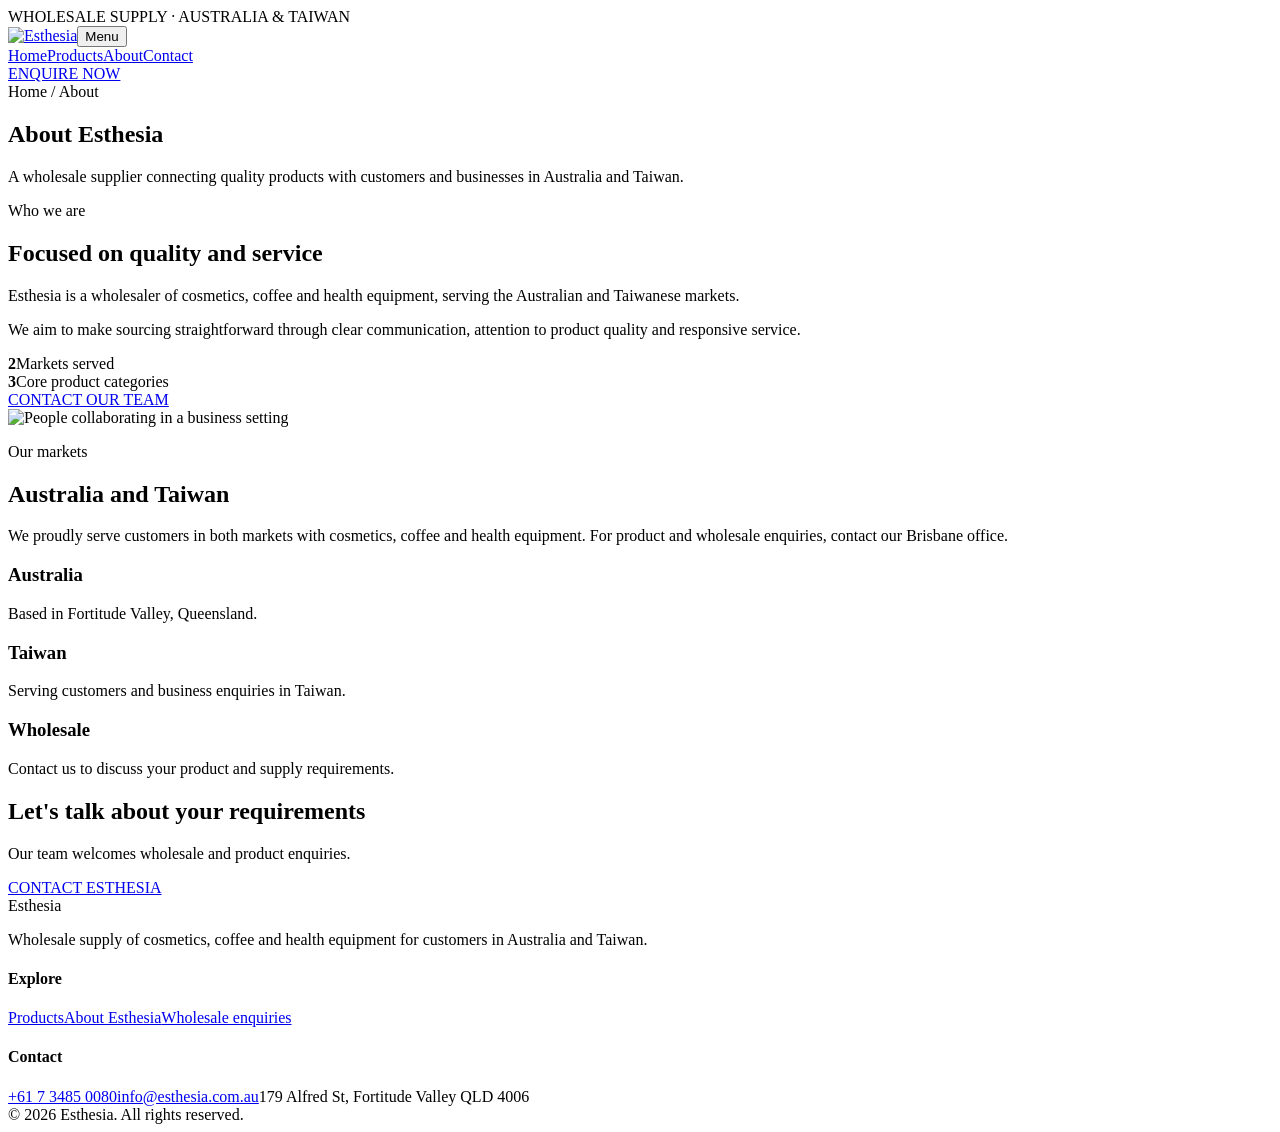
==== commit 1385c4e1: "Redesign Esthesia page with responsive layout" ====
--- a/about/index.html
+++ b/about/index.html
@@ -1,21 +1,11 @@
-<!DOCTYPE html>
-
-<html lang="en">
-<!-- Mirrored from https://esthesia.com.au/about by HTTrack Website Copier/3.x [XR&CO], Fri, 13 Nov 2026 10:04:44 GMT -->
-<head><base href="/"/><meta charset="utf-8"/><meta content="width=device-width, initial-scale=1.0" name="viewport"/><meta content="Hostinger Website Builder" name="generator"/><!--[--><title>Esthesia: Your Trusted Health Product Wholesaler | Esthesia</title><meta content="Esthesia is a leading health product wholesaler, providing a diverse range of cosmetics, coffee, and health equipment for Australia and Taiwan. We are committed to quality and customer satisfaction, ensuring you receive the best products for your health and wellness needs." name="description"/><link href="data:;base64,iVBORw0KGgo=" rel="icon"/><link href="data:;base64,iVBORw0KGgo=" rel="apple-touch-icon"/><meta content="about.html" property="og:url"/><link href="https://esthesia.com.au/about" rel="canonical"/><meta content="Esthesia: Your Trusted Health Product Wholesaler | Esthesia" property="og:title"/><meta content="Esthesia: Your Trusted Health Product Wholesaler | Esthesia" name="twitter:title"/><meta content="website" property="og:type"/><meta content="Esthesia is a leading health product wholesaler, providing a diverse range of cosmetics, coffee, and health equipment for Australia and Taiwan. We are committed to quality and customer satisfaction, ensuring you receive the best products for your health and wellness needs." property="og:description"/><meta content="Esthesia is a leading health product wholesaler, providing a diverse range of cosmetics, coffee, and health equipment for Australia and Taiwan. We are committed to quality and customer satisfaction, ensuring you receive the best products for your health and wellness needs." name="twitter:description"/><meta content="Esthesia" property="og:site_name"/><meta content="health products, cosmetics, wholesale supplier" name="keywords"/><meta property="og:image"/><meta name="twitter:image"/><meta content="" property="og:image:alt"/><meta content="" name="twitter:image:alt"/><meta content="summary_large_image" name="twitter:card"/><!-- --><link rel="preconnect"/><!-- --><!-- --><link rel="preconnect"/><!-- --><!--[--><link href="about.html" hreflang="x-default" rel="alternate"/><!--]--><link crossorigin="true" href="https://cdn.zyrosite.com/u1/google-fonts/font-faces?family=Roboto:wght@400;500;600&amp;display=swap" rel="preconnect"/><link as="style" href="https://cdn.zyrosite.com/u1/google-fonts/font-faces?family=Roboto:wght@400;500;600&amp;display=swap" rel="preload"/><link href="https://cdn.zyrosite.com/u1/google-fonts/font-faces?family=Roboto:wght@400;500;600&amp;display=swap" referrerpolicy="no-referrer" rel="stylesheet"/><!--]--><style></style><script>(function(){const publishDate = null;
-
-			const currentDate = new Date().setHours(0, 0, 0, 0);
-
-			if (publishDate && currentDate < publishDate) {
-				window.location.replace('index.html');
-			}
-		})();</script><link href="_astro-1732517316264/_slug_.Cned8WY8.css" rel="stylesheet"/>
-<style>:root{--color-meteorite-dark: #2f1c6a;--color-meteorite: #8c85ff;--color-meteorite-light: #d5dfff;--color-primary-dark: #5025d1;--color-primary: #673de6;--color-primary-light: #ebe4ff;--color-danger-dark: #d63163;--color-danger: #fc5185;--color-danger-light: #ffe8ef;--color-warning-dark: #fea419;--color-warning-dark-2: #9F6000;--color-warning: #ffcd35;--color-warning-light: #fff8e2;--color-success-dark: #008361;--color-success: #00b090;--color-success-light: #def4f0;--color-dark: #1d1e20;--color-gray-dark: #36344d;--color-gray: #727586;--color-gray-border: #dadce0;--color-gray-light: #f2f3f6;--color-light: #fff;--color-azure: #357df9;--color-azure-light: #e3ebf9;--color-azure-dark: #265ab2;--color-indigo: #6366F1}.whats-app-bubble{position:fixed;right:20px;bottom:24px;z-index:1000;display:flex;cursor:pointer;border-radius:100px;box-shadow:#00000026 0 4px 12px}.globalClass_2ebe{position:relative;z-index:17}#wtpQualitySign_fixedCSS,#wtpQualitySign_popupCSS{bottom:10px!important}#wtpQualitySign_fixedCSS{z-index:17!important}#wtpQualitySign_popupCSS{z-index:18!important}
-</style></head> <body> <div> <style>astro-island,astro-slot,astro-static-slot{display:contents}</style><script>(()=>{var e=async t=>{await(await t())()};(self.Astro||(self.Astro={})).only=e;window.dispatchEvent(new Event("astro:only"));})();;(()=>{var A=Object.defineProperty;var g=(i,o,a)=>o in i?A(i,o,{enumerable:!0,configurable:!0,writable:!0,value:a}):i[o]=a;var d=(i,o,a)=>g(i,typeof o!="symbol"?o+"":o,a);{let i={0:t=>m(t),1:t=>a(t),2:t=>new RegExp(t),3:t=>new Date(t),4:t=>new Map(a(t)),5:t=>new Set(a(t)),6:t=>BigInt(t),7:t=>new URL(t),8:t=>new Uint8Array(t),9:t=>new Uint16Array(t),10:t=>new Uint32Array(t)},o=t=>{let[l,e]=t;return l in i?i[l](e):void 0},a=t=>t.map(o),m=t=>typeof t!="object"||t===null?t:Object.fromEntries(Object.entries(t).map(([l,e])=>[l,o(e)]));class y extends HTMLElement{constructor(){super(...arguments);d(this,"Component");d(this,"hydrator");d(this,"hydrate",async()=>{var b;if(!this.hydrator||!this.isConnected)return;let e=(b=this.parentElement)==null?void 0:b.closest("astro-island[ssr]");if(e){e.addEventListener("astro:hydrate",this.hydrate,{once:!0});return}let c=this.querySelectorAll("astro-slot"),n={},h=this.querySelectorAll("template[data-astro-template]");for(let r of h){let s=r.closest(this.tagName);s!=null&&s.isSameNode(this)&&(n[r.getAttribute("data-astro-template")||"default"]=r.innerHTML,r.remove())}for(let r of c){let s=r.closest(this.tagName);s!=null&&s.isSameNode(this)&&(n[r.getAttribute("name")||"default"]=r.innerHTML)}let p;try{p=this.hasAttribute("props")?m(JSON.parse(this.getAttribute("props"))):{}}catch(r){let s=this.getAttribute("component-url")||"<unknown>",v=this.getAttribute("component-export");throw v&&(s+=` (export ${v})`),console.error(`[hydrate] Error parsing props for component ${s}`,this.getAttribute("props"),r),r}let u;await this.hydrator(this)(this.Component,p,n,{client:this.getAttribute("client")}),this.removeAttribute("ssr"),this.dispatchEvent(new CustomEvent("astro:hydrate"))});d(this,"unmount",()=>{this.isConnected||this.dispatchEvent(new CustomEvent("astro:unmount"))})}disconnectedCallback(){document.removeEventListener("astro:after-swap",this.unmount),document.addEventListener("astro:after-swap",this.unmount,{once:!0})}connectedCallback(){if(!this.hasAttribute("await-children")||document.readyState==="interactive"||document.readyState==="complete")this.childrenConnectedCallback();else{let e=()=>{document.removeEventListener("DOMContentLoaded",e),c.disconnect(),this.childrenConnectedCallback()},c=new MutationObserver(()=>{var n;((n=this.lastChild)==null?void 0:n.nodeType)===Node.COMMENT_NODE&&this.lastChild.nodeValue==="astro:end"&&(this.lastChild.remove(),e())});c.observe(this,{childList:!0}),document.addEventListener("DOMContentLoaded",e)}}async childrenConnectedCallback(){let e=this.getAttribute("before-hydration-url");e&&await import(e),this.start()}async start(){let e=JSON.parse(this.getAttribute("opts")),c=this.getAttribute("client");if(Astro[c]===void 0){window.addEventListener(`astro:${c}`,()=>this.start(),{once:!0});return}try{await Astro[c](async()=>{let n=this.getAttribute("renderer-url"),[h,{default:p}]=await Promise.all([import(this.getAttribute("component-url")),n?import(n):()=>()=>{}]),u=this.getAttribute("component-export")||"default";if(!u.includes("."))this.Component=h[u];else{this.Component=h;for(let f of u.split("."))this.Component=this.Component[f]}return this.hydrator=p,this.hydrate},e,this)}catch(n){console.error(`[astro-island] Error hydrating ${this.getAttribute("component-url")}`,n)}}attributeChangedCallback(){this.hydrate()}}d(y,"observedAttributes",["props"]),customElements.get("astro-island")||customElements.define("astro-island",y)}})();</script><astro-island client="only" component-export="default" component-url="_astro-1732517316264/ClientHead.DyCZnrLW.js" opts='{"name":"ClientHead","value":"vue"}' props='{"page-noindex":[0],"canonical-url":[0,"https://esthesia.com.au/about"],"site-meta":[0,{"version":[0,170],"isLayout":[0,true],"template":[0,"aigenerated"],"metaTitle":[0,"Esthesia"],"aiWebsiteType":[0,"Business"],"defaultLocale":[0,"system"],"metaHtmlLanguage":[0,"en"],"isPrivateModeActive":[0,false],"demoEcommerceStoreId":[0,"demo_01G0E9P2R0CFTNBWEEFCEV8EG5"],"shouldAddWWWPrefixToDomain":[0,false]}],"domain":[0,"esthesia.com.au"]}' renderer-url="_astro-1732517316264/client.ClBgHM8J.js" ssr="" uid="Z2jQ51h"></astro-island> <script>(()=>{var e=async t=>{await(await t())()};(self.Astro||(self.Astro={})).load=e;window.dispatchEvent(new Event("astro:load"));})();</script><astro-island await-children="" client="load" component-export="default" component-url="_astro-1732517316264/Page.DCS1-Xpa.js" opts='{"name":"PageComponent","value":true}' props="{&quot;pageData&quot;:[0,{&quot;pages&quot;:[0,{&quot;ai-Foesx&quot;:[0,{&quot;meta&quot;:[0,{&quot;title&quot;:[0,&quot;Trusted Wholesaler in Australia &amp; Taiwan - Esthesia&quot;],&quot;keywords&quot;:[1,[[0,&quot;wholesaler Australia&quot;],[0,&quot;health products&quot;],[0,&quot;premium coffee&quot;]]],&quot;description&quot;:[0,&quot;Esthesia is your reliable wholesaler in Australia and Taiwan, providing an extensive range of health products, including cosmetics, premium coffee, and essential health equipment. Explore our catalog to find the best products tailored for your business needs.&quot;],&quot;focusKeyword&quot;:[0,&quot;wholesaler Australia&quot;]}],&quot;name&quot;:[0,&quot;Home&quot;],&quot;slug&quot;:[0,&quot;home&quot;],&quot;type&quot;:[0,&quot;default&quot;],&quot;blocks&quot;:[1,[[0,&quot;ai-SNVyl2&quot;],[0,&quot;ai-PhxnQ7&quot;],[0,&quot;ai-YYaQV5&quot;],[0,&quot;ai-0DRvZd&quot;],[0,&quot;ai-rOpLDy&quot;]]]}],&quot;ai-IYH8s&quot;:[0,{&quot;meta&quot;:[0,{&quot;title&quot;:[0,&quot;Contact Esthesia - Health Product Wholesaler&quot;],&quot;keywords&quot;:[1,[[0,&quot;health products&quot;],[0,&quot;wholesaler&quot;],[0,&quot;cosmetics&quot;],[0,&quot;coffee&quot;],[0,&quot;equipment&quot;]]],&quot;description&quot;:[0,&quot;Get in touch with Esthesia, your trusted health product wholesaler for Australia and Taiwan. We offer a wide range of cosmetics, coffee, and health equipment. Reach out for inquiries, partnerships, or product information. We're here to assist you with your health product needs.&quot;],&quot;focusKeyword&quot;:[0,&quot;health products&quot;]}],&quot;name&quot;:[0,&quot;Contact&quot;],&quot;slug&quot;:[0,&quot;contact&quot;],&quot;type&quot;:[0,&quot;default&quot;],&quot;blocks&quot;:[1,[[0,&quot;ai-iwE2PH&quot;],[0,&quot;ai-4S_KzJ&quot;],[0,&quot;ai-QL1faz&quot;]]]}],&quot;ai-X6Tkz&quot;:[0,{&quot;meta&quot;:[0,{&quot;title&quot;:[0,&quot;Esthesia: Your Trusted Health Product Wholesaler&quot;],&quot;keywords&quot;:[1,[[0,&quot;health products&quot;],[0,&quot;cosmetics&quot;],[0,&quot;wholesale supplier&quot;]]],&quot;description&quot;:[0,&quot;Esthesia is a leading health product wholesaler, providing a diverse range of cosmetics, coffee, and health equipment for Australia and Taiwan. We are committed to quality and customer satisfaction, ensuring you receive the best products for your health and wellness needs.&quot;],&quot;focusKeyword&quot;:[0,&quot;health products&quot;]}],&quot;name&quot;:[0,&quot;About&quot;],&quot;slug&quot;:[0,&quot;about&quot;],&quot;type&quot;:[0,&quot;default&quot;],&quot;blocks&quot;:[1,[[0,&quot;ai-xZIhe4&quot;],[0,&quot;ai-4S_KzJ&quot;],[0,&quot;ai-zgKFQ3&quot;]]]}],&quot;ai-uSNVk&quot;:[0,{&quot;meta&quot;:[0,{&quot;title&quot;:[0,&quot;Esthesia: Quality Health Products for Australia and Taiwan&quot;],&quot;keywords&quot;:[1,[[0,&quot;health products&quot;],[0,&quot;cosmetics&quot;],[0,&quot;wholesale supplier&quot;]]],&quot;description&quot;:[0,&quot;Discover a wide range of health products at Esthesia. We specialize in cosmetics, coffee, and health equipment, serving wholesalers in Australia and Taiwan. Quality and reliability are our top priorities for your business needs.&quot;],&quot;focusKeyword&quot;:[0,&quot;health products&quot;]}],&quot;name&quot;:[0,&quot;Products&quot;],&quot;slug&quot;:[0,&quot;products&quot;],&quot;type&quot;:[0,&quot;default&quot;],&quot;blocks&quot;:[1,[[0,&quot;ai-JjSDs3&quot;],[0,&quot;ai-o9_Cx0&quot;],[0,&quot;ai-QL1faz&quot;]]]}]}],&quot;blocks&quot;:[0,{&quot;header&quot;:[0,{&quot;type&quot;:[0,&quot;BlockNavigation&quot;],&quot;mobile&quot;:[0,{&quot;height&quot;:[0,90],&quot;logoHeight&quot;:[0,27]}],&quot;desktop&quot;:[0,{&quot;height&quot;:[0,164],&quot;logoHeight&quot;:[0,104]}],&quot;settings&quot;:[0,{&quot;styles&quot;:[0,{&quot;width&quot;:[0,&quot;1240px&quot;],&quot;padding&quot;:[0,&quot;30px 16px 30px 16px&quot;],&quot;m-padding&quot;:[0,&quot;24px 16px 24px 16px&quot;],&quot;logo-width&quot;:[0,&quot;338px&quot;],&quot;cartIconSize&quot;:[0,&quot;24px&quot;],&quot;link-spacing&quot;:[0,&quot;32px&quot;],&quot;m-logo-width&quot;:[0,&quot;85.8681640625px&quot;],&quot;m-link-spacing&quot;:[0,&quot;20px&quot;],&quot;element-spacing&quot;:[0,&quot;32px&quot;],&quot;contrastBackgroundColor&quot;:[0,&quot;rgb(224, 224, 224)&quot;]}],&quot;cartText&quot;:[0,&quot;&quot;],&quot;isSticky&quot;:[0,true],&quot;showLogo&quot;:[0,true],&quot;headerLayout&quot;:[0,&quot;desktop-1&quot;],&quot;isCartVisible&quot;:[0,true],&quot;logoImagePath&quot;:[0,&quot;esthesialogowithslogan-AE0oZo1GDlC8O04b.webp&quot;],&quot;mHeaderLayout&quot;:[0,&quot;mobile-1&quot;],&quot;logoImageOrigin&quot;:[0,&quot;assets&quot;],&quot;mobileLinksAlignment&quot;:[0,&quot;right&quot;]}],&quot;zindexes&quot;:[1,[]],&quot;background&quot;:[0,{&quot;color&quot;:[0,&quot;#ffffff&quot;],&quot;current&quot;:[0,&quot;color&quot;],&quot;isTransparent&quot;:[0,false]}],&quot;components&quot;:[1,[]],&quot;fontWeight&quot;:[0,400],&quot;logoAspectRatio&quot;:[0,3.25],&quot;navLinkTextColor&quot;:[0,&quot;#0d141a&quot;],&quot;navLinkTextColorHover&quot;:[0,&quot;#0d141a&quot;]}],&quot;zSiG-O&quot;:[0,{&quot;slot&quot;:[0,&quot;footer&quot;],&quot;type&quot;:[0,&quot;BlockLayout&quot;],&quot;mobile&quot;:[0,{&quot;minHeight&quot;:[0,614]}],&quot;desktop&quot;:[0,{&quot;minHeight&quot;:[0,344]}],&quot;settings&quot;:[0,{&quot;styles&quot;:[0,{&quot;cols&quot;:[0,&quot;12&quot;],&quot;rows&quot;:[0,10],&quot;width&quot;:[0,&quot;1224px&quot;],&quot;m-rows&quot;:[0,&quot;1&quot;],&quot;col-gap&quot;:[0,&quot;24px&quot;],&quot;row-gap&quot;:[0,&quot;16px&quot;],&quot;row-size&quot;:[0,&quot;48px&quot;],&quot;column-gap&quot;:[0,&quot;24px&quot;],&quot;block-padding&quot;:[0,&quot;16px 0 16px 0&quot;],&quot;m-block-padding&quot;:[0,&quot;40px 16px 40px 16px&quot;]}]}],&quot;zindexes&quot;:[1,[[0,&quot;ai-_K3XIw&quot;],[0,&quot;ai-Kzhad-&quot;],[0,&quot;ai-ImAnRU&quot;],[0,&quot;ai-YmMw1v&quot;],[0,&quot;ai-0NJ7tu&quot;],[0,&quot;ai-VBk2rt&quot;],[0,&quot;ai-AiR-TD&quot;],[0,&quot;ai-JCjPzm&quot;],[0,&quot;ai-2V25m9&quot;]]],&quot;background&quot;:[0,{&quot;color&quot;:[0,&quot;#2E3D49&quot;],&quot;current&quot;:[0,&quot;color&quot;]}],&quot;components&quot;:[1,[[0,&quot;ai-_K3XIw&quot;],[0,&quot;ai-Kzhad-&quot;],[0,&quot;ai-ImAnRU&quot;],[0,&quot;ai-YmMw1v&quot;],[0,&quot;ai-0NJ7tu&quot;],[0,&quot;ai-VBk2rt&quot;],[0,&quot;ai-AiR-TD&quot;],[0,&quot;ai-JCjPzm&quot;],[0,&quot;ai-2V25m9&quot;]]],&quot;initialBlockId&quot;:[0,&quot;W7N_1fYuy&quot;]}],&quot;ai-4S_KzJ&quot;:[0,{&quot;type&quot;:[0,&quot;BlockLayout&quot;],&quot;mobile&quot;:[0,{&quot;minHeight&quot;:[0,707]}],&quot;desktop&quot;:[0,{&quot;minHeight&quot;:[0,541]}],&quot;settings&quot;:[0,{&quot;styles&quot;:[0,{&quot;block-padding&quot;:[0,&quot;16px 0 16px 0&quot;],&quot;m-block-padding&quot;:[0,&quot;16px&quot;]}]}],&quot;zindexes&quot;:[1,[[0,&quot;ai-L976Tc&quot;],[0,&quot;ai-XIHnh2&quot;],[0,&quot;ai-pXHXSQ&quot;],[0,&quot;ai-TDFB5n&quot;],[0,&quot;ai-fkjhzQ&quot;],[0,&quot;ai-W-NmiC&quot;],[0,&quot;ai-4RkmZK&quot;],[0,&quot;zca0c_&quot;],[0,&quot;zc_stf&quot;]]],&quot;attachment&quot;:[0,&quot;fixed&quot;],&quot;background&quot;:[0,{&quot;color&quot;:[0,&quot;#ffffff&quot;],&quot;current&quot;:[0,&quot;color&quot;],&quot;gradient&quot;:[0,{&quot;angle&quot;:[0,135],&quot;colors&quot;:[1,[[0,{&quot;value&quot;:[0,&quot;#4A90E2&quot;]}],[0,{&quot;value&quot;:[0,&quot;rgb(143, 17, 168)&quot;]}]]],&quot;isAnimated&quot;:[0,false]}],&quot;overlay-opacity&quot;:[0,&quot;0.90&quot;]}],&quot;components&quot;:[1,[[0,&quot;ai-L976Tc&quot;],[0,&quot;ai-XIHnh2&quot;],[0,&quot;ai-pXHXSQ&quot;],[0,&quot;ai-TDFB5n&quot;],[0,&quot;ai-fkjhzQ&quot;],[0,&quot;ai-W-NmiC&quot;],[0,&quot;ai-4RkmZK&quot;],[0,&quot;zca0c_&quot;],[0,&quot;zc_stf&quot;]]],&quot;initialBlockId&quot;:[0,&quot;zj66mO&quot;]}],&quot;ai-xZIhe4&quot;:[0,{&quot;type&quot;:[0,&quot;BlockLayout&quot;],&quot;mobile&quot;:[0,{&quot;minHeight&quot;:[0,825]}],&quot;desktop&quot;:[0,{&quot;minHeight&quot;:[0,699]}],&quot;settings&quot;:[0,{&quot;styles&quot;:[0,{&quot;block-padding&quot;:[0,&quot;16px 0 16px 0&quot;],&quot;m-block-padding&quot;:[0,&quot;16px&quot;]}]}],&quot;zindexes&quot;:[1,[[0,&quot;ai-j4QdAF&quot;],[0,&quot;ai-P_EVuB&quot;],[0,&quot;ai-fIBGHG&quot;],[0,&quot;ai-HsYcOw&quot;],[0,&quot;ai-1YkAoI&quot;],[0,&quot;ai-_pvPlp&quot;],[0,&quot;ai-H3ooaz&quot;],[0,&quot;ai-hryIyb&quot;]]],&quot;attachment&quot;:[0,&quot;fixed&quot;],&quot;background&quot;:[0,{&quot;color&quot;:[0,&quot;#ffffff&quot;],&quot;current&quot;:[0,&quot;color&quot;],&quot;gradient&quot;:[0,{&quot;angle&quot;:[0,135],&quot;colors&quot;:[1,[[0,{&quot;value&quot;:[0,&quot;#4A90E2&quot;]}],[0,{&quot;value&quot;:[0,&quot;rgb(143, 17, 168)&quot;]}]]],&quot;isAnimated&quot;:[0,false]}],&quot;overlay-opacity&quot;:[0,&quot;0.90&quot;]}],&quot;components&quot;:[1,[[0,&quot;ai-fIBGHG&quot;],[0,&quot;ai-HsYcOw&quot;],[0,&quot;ai-j4QdAF&quot;],[0,&quot;ai-P_EVuB&quot;],[0,&quot;ai-1YkAoI&quot;],[0,&quot;ai-_pvPlp&quot;],[0,&quot;ai-H3ooaz&quot;],[0,&quot;ai-hryIyb&quot;]]],&quot;initialBlockId&quot;:[0,&quot;zZYYS6&quot;]}],&quot;ai-zgKFQ3&quot;:[0,{&quot;type&quot;:[0,&quot;BlockLayout&quot;],&quot;mobile&quot;:[0,{&quot;minHeight&quot;:[0,697]}],&quot;desktop&quot;:[0,{&quot;minHeight&quot;:[0,459]}],&quot;settings&quot;:[0,{&quot;styles&quot;:[0,{&quot;rows&quot;:[0,12],&quot;row-gap&quot;:[0,&quot;16px&quot;],&quot;row-size&quot;:[0,&quot;48px&quot;],&quot;column-gap&quot;:[0,&quot;24px&quot;],&quot;block-padding&quot;:[0,&quot;16px 0&quot;],&quot;m-block-padding&quot;:[0,&quot;56px 16px 56px 16px&quot;],&quot;grid-gap-history&quot;:[0,&quot;16px 24px&quot;]}]}],&quot;zindexes&quot;:[1,[[0,&quot;ai-NOJyh4&quot;],[0,&quot;ai-SOggFc&quot;],[0,&quot;ai-BO2QNH&quot;],[0,&quot;ai-NO5GnX&quot;],[0,&quot;ai-PqsviH&quot;],[0,&quot;ai-xD99Yk&quot;],[0,&quot;ai-DvBE_y&quot;],[0,&quot;ai-AjP4bT&quot;]]],&quot;attachment&quot;:[0,&quot;fixed&quot;],&quot;background&quot;:[0,{&quot;alt&quot;:[0,&quot;woman wearing yellow long-sleeved dress under white clouds and blue sky during daytime&quot;],&quot;path&quot;:[0,&quot;photo-1686666350782-0db8c0682974&quot;],&quot;image&quot;:[0,&quot;https://images.unsplash.com/photo-1562151270-c7d22ceb586a?ixid=M3wzOTE5Mjl8MHwxfHNlYXJjaHwzNHx8ZmFzaGlvbnxlbnwwfHx8fDE3MTUwNTk5ODZ8MA&amp;ixlib=rb-4.0.3?w=1366&amp;q=70&amp;auto=format&quot;],&quot;origin&quot;:[0,&quot;unsplash&quot;],&quot;current&quot;:[0,&quot;image&quot;],&quot;overlay-opacity&quot;:[0,&quot;0.45&quot;]}],&quot;components&quot;:[1,[[0,&quot;ai-NOJyh4&quot;],[0,&quot;ai-SOggFc&quot;],[0,&quot;ai-BO2QNH&quot;],[0,&quot;ai-NO5GnX&quot;],[0,&quot;ai-PqsviH&quot;],[0,&quot;ai-xD99Yk&quot;],[0,&quot;ai-DvBE_y&quot;],[0,&quot;ai-AjP4bT&quot;]]],&quot;initialBlockId&quot;:[0,&quot;zL5S8c&quot;]}]}],&quot;elements&quot;:[0,{&quot;zc_stf&quot;:[0,{&quot;type&quot;:[0,&quot;GridTextBox&quot;],&quot;mobile&quot;:[0,{&quot;top&quot;:[0,454],&quot;left&quot;:[0,0],&quot;width&quot;:[0,328],&quot;height&quot;:[0,24]}],&quot;content&quot;:[0,&quot;&lt;p dir=\&quot;auto\&quot; class=\&quot;body\&quot;&gt;info@esthesia.com.au&lt;/p&gt;&quot;],&quot;desktop&quot;:[0,{&quot;top&quot;:[0,419],&quot;left&quot;:[0,0],&quot;width&quot;:[0,333],&quot;height&quot;:[0,24]}],&quot;settings&quot;:[0,{&quot;styles&quot;:[0,{&quot;text&quot;:[0,&quot;left&quot;],&quot;align&quot;:[0,&quot;flex-start&quot;],&quot;justify&quot;:[0,&quot;flex-start&quot;],&quot;m-element-margin&quot;:[0,&quot;0 0 16px 0&quot;]}]}],&quot;animation&quot;:[0,{&quot;name&quot;:[0,&quot;slide&quot;],&quot;type&quot;:[0,&quot;global&quot;]}],&quot;initialElementId&quot;:[0,&quot;z4VWcM&quot;]}],&quot;zca0c_&quot;:[0,{&quot;type&quot;:[0,&quot;GridTextBox&quot;],&quot;mobile&quot;:[0,{&quot;top&quot;:[0,379],&quot;left&quot;:[0,0],&quot;width&quot;:[0,328],&quot;height&quot;:[0,24]}],&quot;content&quot;:[0,&quot;&lt;p dir=\&quot;auto\&quot; class=\&quot;body\&quot;&gt;&lt;span style=\&quot;font-weight: 700\&quot;&gt;&lt;strong&gt;Email&lt;/strong&gt;&lt;/span&gt;&lt;/p&gt;&quot;],&quot;desktop&quot;:[0,{&quot;top&quot;:[0,395],&quot;left&quot;:[0,0],&quot;width&quot;:[0,333],&quot;height&quot;:[0,24]}],&quot;settings&quot;:[0,{&quot;styles&quot;:[0,{&quot;text&quot;:[0,&quot;left&quot;],&quot;align&quot;:[0,&quot;flex-start&quot;],&quot;justify&quot;:[0,&quot;flex-start&quot;],&quot;m-element-margin&quot;:[0,&quot;0 0 16px 0&quot;]}]}],&quot;animation&quot;:[0,{&quot;name&quot;:[0,&quot;slide&quot;],&quot;type&quot;:[0,&quot;global&quot;]}],&quot;initialElementId&quot;:[0,&quot;z7RqGQ&quot;]}],&quot;ai-0NJ7tu&quot;:[0,{&quot;type&quot;:[0,&quot;GridTextBox&quot;],&quot;mobile&quot;:[0,{&quot;top&quot;:[0,335],&quot;left&quot;:[0,0],&quot;width&quot;:[0,328],&quot;height&quot;:[0,21]}],&quot;content&quot;:[0,&quot;&lt;p dir=\&quot;auto\&quot; style=\&quot;color: #ffffff\&quot; class=\&quot;body-small\&quot;&gt;&lt;span style=\&quot;font-weight: 700\&quot;&gt;&lt;strong&gt;Wholesale&lt;/strong&gt;&lt;/span&gt;&lt;/p&gt;&quot;],&quot;desktop&quot;:[0,{&quot;top&quot;:[0,80],&quot;left&quot;:[0,849],&quot;width&quot;:[0,375],&quot;height&quot;:[0,21]}],&quot;settings&quot;:[0,{&quot;styles&quot;:[0,{&quot;text&quot;:[0,&quot;left&quot;],&quot;align&quot;:[0,&quot;flex-start&quot;],&quot;justify&quot;:[0,&quot;center&quot;],&quot;m-element-margin&quot;:[0,&quot;0 0 24px 0&quot;]}]}],&quot;animation&quot;:[0,{&quot;name&quot;:[0,&quot;slide&quot;],&quot;type&quot;:[0,&quot;global&quot;]}],&quot;initialElementId&quot;:[0,&quot;fRoA6n-q74&quot;]}],&quot;ai-1YkAoI&quot;:[0,{&quot;type&quot;:[0,&quot;GridTextBox&quot;],&quot;mobile&quot;:[0,{&quot;top&quot;:[0,596],&quot;left&quot;:[0,59],&quot;width&quot;:[0,242],&quot;height&quot;:[0,70]}],&quot;content&quot;:[0,&quot;&lt;h6 dir=\&quot;auto\&quot; style=\&quot;--lineHeightDesktop: 1.3; --fontSizeDesktop: 18px\&quot;&gt;&lt;strong&gt;Exceptional quality and service every time.&lt;/strong&gt;&lt;/h6&gt;&quot;],&quot;desktop&quot;:[0,{&quot;top&quot;:[0,464],&quot;left&quot;:[0,744],&quot;width&quot;:[0,377],&quot;height&quot;:[0,23]}],&quot;settings&quot;:[0,{&quot;styles&quot;:[0,{&quot;text&quot;:[0,&quot;left&quot;],&quot;align&quot;:[0,&quot;flex-start&quot;],&quot;justify&quot;:[0,&quot;flex-start&quot;],&quot;m-element-margin&quot;:[0,&quot;0 0 16px 0&quot;]}]}],&quot;animation&quot;:[0,{&quot;name&quot;:[0,&quot;slide&quot;],&quot;type&quot;:[0,&quot;global&quot;]}],&quot;initialElementId&quot;:[0,&quot;zk25wO&quot;]}],&quot;ai-2V25m9&quot;:[0,{&quot;type&quot;:[0,&quot;GridTextBox&quot;],&quot;mobile&quot;:[0,{&quot;top&quot;:[0,581],&quot;left&quot;:[0,0],&quot;width&quot;:[0,328],&quot;height&quot;:[0,24]}],&quot;content&quot;:[0,&quot;&lt;p dir=\&quot;auto\&quot; style=\&quot;color: #ffffff; --lineHeightDesktop: 1.3; --fontSizeDesktop: 14px\&quot; class=\&quot;body\&quot;&gt;© 2024. All rights reserved.&lt;/p&gt;&quot;],&quot;desktop&quot;:[0,{&quot;top&quot;:[0,310],&quot;left&quot;:[0,0],&quot;width&quot;:[0,503],&quot;height&quot;:[0,18]}],&quot;settings&quot;:[0,{&quot;styles&quot;:[0,{&quot;text&quot;:[0,&quot;left&quot;],&quot;align&quot;:[0,&quot;flex-start&quot;],&quot;justify&quot;:[0,&quot;center&quot;],&quot;m-element-margin&quot;:[0,&quot;0 0 24px 0&quot;]}]}],&quot;animation&quot;:[0,{&quot;name&quot;:[0,&quot;slide&quot;],&quot;type&quot;:[0,&quot;global&quot;]}],&quot;initialElementId&quot;:[0,&quot;fRoA6n-q74&quot;]}],&quot;ai-4RkmZK&quot;:[0,{&quot;type&quot;:[0,&quot;GridTextBox&quot;],&quot;mobile&quot;:[0,{&quot;top&quot;:[0,414],&quot;left&quot;:[0,0],&quot;width&quot;:[0,328],&quot;height&quot;:[0,24]}],&quot;content&quot;:[0,&quot;&lt;p dir=\&quot;auto\&quot; style=\&quot;color: rgb(86, 88, 94)\&quot; class=\&quot;body\&quot;&gt;07 3485 0080&lt;/p&gt;&quot;],&quot;desktop&quot;:[0,{&quot;top&quot;:[0,360],&quot;left&quot;:[0,0],&quot;width&quot;:[0,333],&quot;height&quot;:[0,24]}],&quot;settings&quot;:[0,{&quot;styles&quot;:[0,{&quot;text&quot;:[0,&quot;left&quot;],&quot;align&quot;:[0,&quot;flex-start&quot;],&quot;justify&quot;:[0,&quot;flex-start&quot;],&quot;m-element-margin&quot;:[0,&quot;0 0 16px 0&quot;]}]}],&quot;animation&quot;:[0,{&quot;name&quot;:[0,&quot;slide&quot;],&quot;type&quot;:[0,&quot;global&quot;]}],&quot;initialElementId&quot;:[0,&quot;z4VWcM&quot;]}],&quot;ai-AiR-TD&quot;:[0,{&quot;type&quot;:[0,&quot;GridTextBox&quot;],&quot;mobile&quot;:[0,{&quot;top&quot;:[0,268],&quot;left&quot;:[0,0],&quot;width&quot;:[0,328],&quot;height&quot;:[0,24]}],&quot;content&quot;:[0,&quot;&lt;p dir=\&quot;auto\&quot; style=\&quot;color: rgb(255, 255, 255)\&quot; class=\&quot;body\&quot;&gt;+61 7 3485 0080&lt;/p&gt;&quot;],&quot;desktop&quot;:[0,{&quot;top&quot;:[0,119],&quot;left&quot;:[0,618],&quot;width&quot;:[0,194],&quot;height&quot;:[0,24]}],&quot;settings&quot;:[0,{&quot;styles&quot;:[0,{&quot;text&quot;:[0,&quot;left&quot;],&quot;align&quot;:[0,&quot;flex-start&quot;],&quot;justify&quot;:[0,&quot;center&quot;],&quot;m-element-margin&quot;:[0,&quot;0 0 24px 0&quot;]}]}],&quot;animation&quot;:[0,{&quot;name&quot;:[0,&quot;slide&quot;],&quot;type&quot;:[0,&quot;global&quot;]}],&quot;initialElementId&quot;:[0,&quot;fRoA6n-q74&quot;]}],&quot;ai-AjP4bT&quot;:[0,{&quot;type&quot;:[0,&quot;GridTextBox&quot;],&quot;mobile&quot;:[0,{&quot;top&quot;:[0,384],&quot;left&quot;:[0,0],&quot;width&quot;:[0,328],&quot;height&quot;:[0,23]}],&quot;content&quot;:[0,&quot;&lt;h6 dir=\&quot;auto\&quot; style=\&quot;color: #ffffff; --lineHeightDesktop: 1.3; --fontSizeDesktop: 20px\&quot;&gt;★★★★★&lt;/h6&gt;&quot;],&quot;desktop&quot;:[0,{&quot;top&quot;:[0,120],&quot;left&quot;:[0,824],&quot;width&quot;:[0,194],&quot;height&quot;:[0,26]}],&quot;settings&quot;:[0,{&quot;styles&quot;:[0,{&quot;text&quot;:[0,&quot;center&quot;],&quot;align&quot;:[0,&quot;flex-start&quot;],&quot;justify&quot;:[0,&quot;flex-start&quot;],&quot;m-element-margin&quot;:[0,&quot;0 0 16px 0&quot;]}]}],&quot;animation&quot;:[0,{&quot;name&quot;:[0,&quot;slide&quot;],&quot;type&quot;:[0,&quot;global&quot;]}],&quot;initialElementId&quot;:[0,&quot;zguhbM&quot;]}],&quot;ai-BO2QNH&quot;:[0,{&quot;rel&quot;:[0,&quot;nofollow&quot;],&quot;type&quot;:[0,&quot;GridImage&quot;],&quot;mobile&quot;:[0,{&quot;top&quot;:[0,240],&quot;left&quot;:[0,136],&quot;width&quot;:[0,57],&quot;height&quot;:[0,56]}],&quot;desktop&quot;:[0,{&quot;top&quot;:[0,264],&quot;left&quot;:[0,280],&quot;width&quot;:[0,48],&quot;height&quot;:[0,48],&quot;borderRadius&quot;:[0,&quot;50%&quot;]}],&quot;settings&quot;:[0,{&quot;alt&quot;:[0,&quot;Three hemp-based skincare products are arranged on a smooth, white surface. Two are dropper bottles with dark blue glass and white labels, and one is a small jar with a screw-top lid, also featuring a white label. Natural lighting casts soft shadows on the surface.&quot;],&quot;path&quot;:[0,&quot;photo-1690368641595-97dfc9bd7909&quot;],&quot;origin&quot;:[0,&quot;unsplash&quot;],&quot;styles&quot;:[0,{&quot;align&quot;:[0,&quot;center&quot;],&quot;justify&quot;:[0,&quot;center&quot;],&quot;m-element-margin&quot;:[0,&quot;0 0 16px 0&quot;]}],&quot;clickAction&quot;:[0,&quot;none&quot;]}],&quot;animation&quot;:[0,{&quot;name&quot;:[0,&quot;slide&quot;],&quot;type&quot;:[0,&quot;global&quot;]}],&quot;initialElementId&quot;:[0,&quot;zzZH5O&quot;]}],&quot;ai-DvBE_y&quot;:[0,{&quot;type&quot;:[0,&quot;GridTextBox&quot;],&quot;mobile&quot;:[0,{&quot;top&quot;:[0,80],&quot;left&quot;:[0,0],&quot;width&quot;:[0,328],&quot;height&quot;:[0,23]}],&quot;content&quot;:[0,&quot;&lt;h6 dir=\&quot;auto\&quot; style=\&quot;color: #ffffff; --lineHeightDesktop: 1.3; --fontSizeDesktop: 20px\&quot;&gt;★★★★★&lt;/h6&gt;&quot;],&quot;desktop&quot;:[0,{&quot;top&quot;:[0,117],&quot;left&quot;:[0,207],&quot;width&quot;:[0,194],&quot;height&quot;:[0,26]}],&quot;settings&quot;:[0,{&quot;styles&quot;:[0,{&quot;text&quot;:[0,&quot;center&quot;],&quot;align&quot;:[0,&quot;flex-start&quot;],&quot;justify&quot;:[0,&quot;flex-start&quot;],&quot;m-element-margin&quot;:[0,&quot;0 0 16px 0&quot;]}]}],&quot;animation&quot;:[0,{&quot;name&quot;:[0,&quot;slide&quot;],&quot;type&quot;:[0,&quot;global&quot;]}],&quot;initialElementId&quot;:[0,&quot;zDrP7Y&quot;]}],&quot;ai-H3ooaz&quot;:[0,{&quot;type&quot;:[0,&quot;GridTextBox&quot;],&quot;mobile&quot;:[0,{&quot;top&quot;:[0,596],&quot;left&quot;:[0,33],&quot;width&quot;:[0,22],&quot;height&quot;:[0,23]}],&quot;content&quot;:[0,&quot;&lt;h6 dir=\&quot;auto\&quot; style=\&quot;color: #0d141a; --lineHeightDesktop: 1.3; --fontSizeDesktop: 48px\&quot;&gt;&lt;strong&gt;\&quot;&lt;/strong&gt;&lt;/h6&gt;&quot;],&quot;desktop&quot;:[0,{&quot;top&quot;:[0,456],&quot;left&quot;:[0,706],&quot;width&quot;:[0,25],&quot;height&quot;:[0,62]}],&quot;settings&quot;:[0,{&quot;styles&quot;:[0,{&quot;text&quot;:[0,&quot;left&quot;],&quot;align&quot;:[0,&quot;flex-start&quot;],&quot;justify&quot;:[0,&quot;flex-start&quot;],&quot;m-element-margin&quot;:[0,&quot;0 0 16px 0&quot;]}]}],&quot;animation&quot;:[0,{&quot;name&quot;:[0,&quot;slide&quot;],&quot;type&quot;:[0,&quot;global&quot;]}],&quot;initialElementId&quot;:[0,&quot;z4qCtK&quot;]}],&quot;ai-HsYcOw&quot;:[0,{&quot;type&quot;:[0,&quot;GridTextBox&quot;],&quot;mobile&quot;:[0,{&quot;top&quot;:[0,144],&quot;left&quot;:[0,0],&quot;width&quot;:[0,328],&quot;height&quot;:[0,144]}],&quot;content&quot;:[0,&quot;&lt;p dir=\&quot;auto\&quot; style=\&quot;color: rgb(86, 88, 94)\&quot; class=\&quot;body\&quot;&gt;Esthesia is a leading wholesaler of health products, specializing in cosmetics, coffee, and health equipment for Australia and Taiwan. We prioritize quality and customer satisfaction in every product we offer.&lt;/p&gt;&quot;],&quot;desktop&quot;:[0,{&quot;top&quot;:[0,320],&quot;left&quot;:[0,0],&quot;width&quot;:[0,503],&quot;height&quot;:[0,72]}],&quot;settings&quot;:[0,{&quot;styles&quot;:[0,{&quot;text&quot;:[0,&quot;left&quot;],&quot;align&quot;:[0,&quot;flex-start&quot;],&quot;justify&quot;:[0,&quot;flex-start&quot;],&quot;m-element-margin&quot;:[0,&quot;0 0 16px 0&quot;]}]}],&quot;animation&quot;:[0,{&quot;name&quot;:[0,&quot;slide&quot;],&quot;type&quot;:[0,&quot;global&quot;]}],&quot;initialElementId&quot;:[0,&quot;zfWw4m&quot;]}],&quot;ai-ImAnRU&quot;:[0,{&quot;type&quot;:[0,&quot;GridTextBox&quot;],&quot;mobile&quot;:[0,{&quot;top&quot;:[0,83],&quot;left&quot;:[0,0],&quot;width&quot;:[0,328],&quot;height&quot;:[0,48]}],&quot;content&quot;:[0,&quot;&lt;p dir=\&quot;auto\&quot; style=\&quot;color: #ffffff; --lineHeightDesktop: 1.3; --fontSizeDesktop: 14px\&quot; class=\&quot;body\&quot;&gt;Wholesaler of cosmetics, coffee, and equipment.&lt;/p&gt;&quot;],&quot;desktop&quot;:[0,{&quot;top&quot;:[0,126],&quot;left&quot;:[0,0],&quot;width&quot;:[0,297],&quot;height&quot;:[0,36]}],&quot;settings&quot;:[0,{&quot;styles&quot;:[0,{&quot;text&quot;:[0,&quot;left&quot;],&quot;align&quot;:[0,&quot;flex-start&quot;],&quot;justify&quot;:[0,&quot;center&quot;],&quot;m-element-margin&quot;:[0,&quot;0 0 24px 0&quot;]}]}],&quot;animation&quot;:[0,{&quot;name&quot;:[0,&quot;slide&quot;],&quot;type&quot;:[0,&quot;global&quot;]}],&quot;initialElementId&quot;:[0,&quot;fRoA6n-q74&quot;]}],&quot;ai-JCjPzm&quot;:[0,{&quot;type&quot;:[0,&quot;GridForm&quot;],&quot;formId&quot;:[0,&quot;Contact form&quot;],&quot;mobile&quot;:[0,{&quot;top&quot;:[0,375],&quot;left&quot;:[0,0],&quot;width&quot;:[0,328],&quot;height&quot;:[0,148]}],&quot;desktop&quot;:[0,{&quot;top&quot;:[0,119],&quot;left&quot;:[0,849],&quot;width&quot;:[0,375],&quot;height&quot;:[0,138],&quot;inputTextSize&quot;:[0,16],&quot;labelTextSize&quot;:[0,16],&quot;submitButtonFontSize&quot;:[0,14],&quot;formElementsVerticalSpacing&quot;:[0,12]}],&quot;settings&quot;:[0,{&quot;theme&quot;:[0,&quot;light&quot;],&quot;schema&quot;:[1,[[0,{&quot;id&quot;:[0,&quot;email&quot;],&quot;svg&quot;:[0,&quot;align-left-short&quot;],&quot;name&quot;:[0,&quot;Email&quot;],&quot;type&quot;:[0,&quot;GridInput&quot;],&quot;fieldType&quot;:[0,&quot;short-answer&quot;],&quot;inputLabel&quot;:[0,&quot;Enter your email address&quot;],&quot;validation&quot;:[1,[[1,[[0,&quot;bail&quot;]]],[1,[[0,&quot;email&quot;]]],[1,[[0,&quot;required&quot;]]]]],&quot;placeholder&quot;:[0,&quot;Your email for updates&quot;],&quot;validationType&quot;:[0,&quot;email&quot;],&quot;validation-messages&quot;:[0,{&quot;email&quot;:[0,&quot;Please enter a valid email address&quot;],&quot;required&quot;:[0,&quot;Email is required here&quot;]}]}]]],&quot;styles&quot;:[0,{&quot;justify&quot;:[0,&quot;center&quot;],&quot;formSpacing&quot;:[0,&quot;22px 10px&quot;],&quot;m-element-margin&quot;:[0,&quot;0 0 16px 0&quot;]}],&quot;successMessage&quot;:[0,&quot;Thank you for your submission&quot;]}],&quot;animation&quot;:[0,{&quot;name&quot;:[0,&quot;slide&quot;],&quot;type&quot;:[0,&quot;global&quot;]}],&quot;formPadding&quot;:[0,0],&quot;inputFillColor&quot;:[0,&quot;#ffffff&quot;],&quot;inputTextColor&quot;:[0,&quot;#0d141a&quot;],&quot;labelTextColor&quot;:[0,&quot;#ffffff&quot;],&quot;formBorderWidth&quot;:[0,0],&quot;innerBackground&quot;:[0,{&quot;color&quot;:[0,&quot;rgba(255, 255, 255, 0.06)&quot;],&quot;image&quot;:[0,&quot;&quot;],&quot;current&quot;:[0,&quot;&quot;]}],&quot;formBorderRadius&quot;:[0,0],&quot;initialElementId&quot;:[0,&quot;zdDsoZ&quot;],&quot;inputBorderColor&quot;:[0,&quot;rgb(184, 192, 204)&quot;],&quot;inputBorderWidth&quot;:[0,1],&quot;submitButtonData&quot;:[0,{&quot;type&quot;:[0,&quot;GridButton&quot;],&quot;content&quot;:[0,&quot;Submit your inquiry now&quot;],&quot;settings&quot;:[0,{&quot;type&quot;:[0,&quot;primary&quot;],&quot;styles&quot;:[0,{&quot;align&quot;:[0,&quot;start&quot;],&quot;justify&quot;:[0,&quot;center&quot;],&quot;position&quot;:[0,&quot;8/8/9/10&quot;]}],&quot;isFormButton&quot;:[0,true]}]}],&quot;inputBorderRadius&quot;:[0,10],&quot;formBackgroundColor&quot;:[0,&quot;transparent&quot;],&quot;inputFillColorHover&quot;:[0,&quot;#ffffff&quot;],&quot;inputTextColorHover&quot;:[0,&quot;#0d141a&quot;],&quot;inputBorderColorHover&quot;:[0,&quot;#0d141a&quot;],&quot;submitButtonFontColor&quot;:[0,&quot;#ffffff&quot;],&quot;submitButtonBorderColor&quot;:[0,&quot;#0d141a&quot;],&quot;submitButtonBorderRadius&quot;:[0,50],&quot;submitButtonFontColorHover&quot;:[0,&quot;#ffffff&quot;],&quot;submitButtonBackgroundColor&quot;:[0,&quot;#4A90E2&quot;],&quot;submitButtonBorderColorHover&quot;:[0,&quot;#0d141a&quot;],&quot;submitButtonBackgroundColorHover&quot;:[0,&quot;#4A90E2&quot;]}],&quot;ai-Kzhad-&quot;:[0,{&quot;type&quot;:[0,&quot;GridSocialIcons&quot;],&quot;links&quot;:[1,[[0,{&quot;svg&quot;:[0,&quot;&lt;svg width=\&quot;24\&quot; height=\&quot;24\&quot; viewBox=\&quot;0 0 24 24\&quot; fill=\&quot;none\&quot; xmlns=\&quot;http://www.w3.org/2000/svg\&quot;&gt;&lt;path d=\&quot;M24 12.0726C24 5.44354 18.629 0.0725708 12 0.0725708C5.37097 0.0725708 0 5.44354 0 12.0726C0 18.0619 4.38823 23.0264 10.125 23.9274V15.5414H7.07661V12.0726H10.125V9.4287C10.125 6.42144 11.9153 4.76031 14.6574 4.76031C15.9706 4.76031 17.3439 4.99451 17.3439 4.99451V7.94612H15.8303C14.34 7.94612 13.875 8.87128 13.875 9.82015V12.0726H17.2031L16.6708 15.5414H13.875V23.9274C19.6118 23.0264 24 18.0619 24 12.0726Z\&quot; fill=\&quot;currentColor\&quot;/&gt;&lt;/svg&gt;&quot;],&quot;icon&quot;:[0,&quot;facebook&quot;],&quot;link&quot;:[0,&quot;https://www.facebook.com/&quot;]}],[0,{&quot;svg&quot;:[0,&quot;&lt;svg width=\&quot;24\&quot; height=\&quot;24\&quot; viewBox=\&quot;0 0 24 24\&quot; fill=\&quot;none\&quot; xmlns=\&quot;http://www.w3.org/2000/svg\&quot;&gt;&lt;path d=\&quot;M12.0027 5.84808C8.59743 5.84808 5.85075 8.59477 5.85075 12C5.85075 15.4053 8.59743 18.1519 12.0027 18.1519C15.4079 18.1519 18.1546 15.4053 18.1546 12C18.1546 8.59477 15.4079 5.84808 12.0027 5.84808ZM12.0027 15.9996C9.80212 15.9996 8.00312 14.2059 8.00312 12C8.00312 9.7941 9.79677 8.00046 12.0027 8.00046C14.2086 8.00046 16.0022 9.7941 16.0022 12C16.0022 14.2059 14.2032 15.9996 12.0027 15.9996ZM19.8412 5.59644C19.8412 6.39421 19.1987 7.03135 18.4062 7.03135C17.6085 7.03135 16.9713 6.38885 16.9713 5.59644C16.9713 4.80402 17.6138 4.16153 18.4062 4.16153C19.1987 4.16153 19.8412 4.80402 19.8412 5.59644ZM23.9157 7.05277C23.8247 5.13063 23.3856 3.42801 21.9775 2.02522C20.5747 0.622429 18.8721 0.183388 16.9499 0.0870135C14.9689 -0.0254238 9.03112 -0.0254238 7.05008 0.0870135C5.1333 0.178034 3.43068 0.617075 2.02253 2.01986C0.614389 3.42265 0.180703 5.12527 0.0843279 7.04742C-0.0281093 9.02845 -0.0281093 14.9662 0.0843279 16.9472C0.175349 18.8694 0.614389 20.572 2.02253 21.9748C3.43068 23.3776 5.12794 23.8166 7.05008 23.913C9.03112 24.0254 14.9689 24.0254 16.9499 23.913C18.8721 23.822 20.5747 23.3829 21.9775 21.9748C23.3803 20.572 23.8193 18.8694 23.9157 16.9472C24.0281 14.9662 24.0281 9.03381 23.9157 7.05277ZM21.3564 19.0728C20.9388 20.1223 20.1303 20.9307 19.0755 21.3537C17.496 21.9802 13.7481 21.8356 12.0027 21.8356C10.2572 21.8356 6.50396 21.9748 4.92984 21.3537C3.88042 20.9361 3.07195 20.1276 2.64897 19.0728C2.02253 17.4934 2.16709 13.7455 2.16709 12C2.16709 10.2546 2.02789 6.50129 2.64897 4.92717C3.06659 3.87776 3.87507 3.06928 4.92984 2.6463C6.50931 2.01986 10.2572 2.16443 12.0027 2.16443C13.7481 2.16443 17.5014 2.02522 19.0755 2.6463C20.1249 3.06392 20.9334 3.8724 21.3564 4.92717C21.9828 6.50665 21.8383 10.2546 21.8383 12C21.8383 13.7455 21.9828 17.4987 21.3564 19.0728Z\&quot; fill=\&quot;currentColor\&quot;/&gt;&lt;/svg&gt;&quot;],&quot;icon&quot;:[0,&quot;instagram&quot;],&quot;link&quot;:[0,&quot;https://www.instagram.com/&quot;]}],[0,{&quot;svg&quot;:[0,&quot;&lt;svg viewBox=\&quot;0 0 24 24\&quot; fill=\&quot;none\&quot; xmlns=\&quot;http://www.w3.org/2000/svg\&quot;&gt;\n&lt;path d=\&quot;M22.5 9.84202C20.4357 9.84696 18.4221 9.20321 16.7435 8.00171V16.3813C16.7429 17.9333 16.2685 19.4482 15.3838 20.7233C14.499 21.9984 13.246 22.973 11.7923 23.5168C10.3387 24.0606 8.75362 24.1477 7.24914 23.7664C5.74466 23.3851 4.39245 22.5536 3.37333 21.383C2.3542 20.2125 1.71674 18.7587 1.54617 17.2161C1.3756 15.6735 1.68007 14.1156 2.41884 12.7507C3.15762 11.3858 4.2955 10.279 5.68034 9.57823C7.06517 8.87746 8.63095 8.61616 10.1683 8.82927V13.0439C9.46481 12.8227 8.70938 12.8293 8.0099 13.063C7.31041 13.2966 6.70265 13.7453 6.2734 14.345C5.84415 14.9446 5.61536 15.6646 5.6197 16.402C5.62404 17.1395 5.8613 17.8567 6.29759 18.4512C6.73387 19.0458 7.34688 19.4873 8.04906 19.7127C8.75125 19.9381 9.5067 19.9359 10.2075 19.7063C10.9084 19.4768 11.5188 19.0316 11.9515 18.4345C12.3843 17.8374 12.6173 17.1188 12.6173 16.3813V0H16.7435C16.7406 0.348435 16.7698 0.696395 16.8307 1.03948C16.9741 1.80537 17.2722 2.53396 17.7068 3.18068C18.1415 3.8274 18.7035 4.37867 19.3585 4.80075C20.2903 5.41688 21.3829 5.74528 22.5 5.74505V9.84202Z\&quot; fill=\&quot;currentColor\&quot;/&gt;\n&lt;/svg&gt;&quot;],&quot;icon&quot;:[0,&quot;tiktok&quot;],&quot;link&quot;:[0,&quot;https://tiktok.com&quot;]}],[0,{&quot;svg&quot;:[0,&quot;&lt;svg width=\&quot;24\&quot; height=\&quot;24\&quot; viewBox=\&quot;0 0 24 24\&quot; fill=\&quot;none\&quot; xmlns=\&quot;http://www.w3.org/2000/svg\&quot;&gt;\n&lt;path d=\&quot;M18.244 2.25H21.552L14.325 10.51L22.827 21.75H16.17L10.956 14.933L4.99003 21.75H1.68003L9.41003 12.915L1.25403 2.25H8.08003L12.793 8.481L18.244 2.25ZM17.083 19.77H18.916L7.08403 4.126H5.11703L17.083 19.77Z\&quot; fill=\&quot;currentColor\&quot;/&gt;\n&lt;/svg&gt;&quot;],&quot;icon&quot;:[0,&quot;twitter&quot;],&quot;link&quot;:[0,&quot;https://x.com/&quot;]}]]],&quot;mobile&quot;:[0,{&quot;top&quot;:[0,153],&quot;left&quot;:[0,0],&quot;width&quot;:[0,158],&quot;height&quot;:[0,24]}],&quot;desktop&quot;:[0,{&quot;top&quot;:[0,208],&quot;left&quot;:[0,0],&quot;width&quot;:[0,152],&quot;height&quot;:[0,24]}],&quot;settings&quot;:[0,{&quot;styles&quot;:[0,{&quot;icon-size&quot;:[0,&quot;24px&quot;],&quot;icon-color&quot;:[0,&quot;#ffffff&quot;],&quot;icon-spacing&quot;:[0,&quot;space-between&quot;],&quot;icon-direction&quot;:[0,&quot;row&quot;],&quot;icon-color-hover&quot;:[0,&quot;#ffffff&quot;],&quot;m-element-margin&quot;:[0,&quot;0 0 32px 0&quot;],&quot;space-between-icons&quot;:[0,&quot;32px&quot;]}],&quot;useBrandColors&quot;:[0,false]}],&quot;animation&quot;:[0,{&quot;name&quot;:[0,&quot;slide&quot;],&quot;type&quot;:[0,&quot;global&quot;]}],&quot;initialElementId&quot;:[0,&quot;Jxpyzjxuzy&quot;]}],&quot;ai-L976Tc&quot;:[0,{&quot;type&quot;:[0,&quot;GridTextBox&quot;],&quot;mobile&quot;:[0,{&quot;top&quot;:[0,40],&quot;left&quot;:[0,0],&quot;width&quot;:[0,328],&quot;height&quot;:[0,42]}],&quot;content&quot;:[0,&quot;&lt;h3 dir=\&quot;auto\&quot; style&gt;Our Locations&lt;/h3&gt;&quot;],&quot;desktop&quot;:[0,{&quot;top&quot;:[0,120],&quot;left&quot;:[0,0],&quot;width&quot;:[0,503],&quot;height&quot;:[0,62]}],&quot;settings&quot;:[0,{&quot;styles&quot;:[0,{&quot;text&quot;:[0,&quot;left&quot;],&quot;align&quot;:[0,&quot;flex-start&quot;],&quot;justify&quot;:[0,&quot;flex-start&quot;],&quot;m-element-margin&quot;:[0,&quot;0 0 16px 0&quot;]}]}],&quot;animation&quot;:[0,{&quot;name&quot;:[0,&quot;slide&quot;],&quot;type&quot;:[0,&quot;global&quot;]}],&quot;initialElementId&quot;:[0,&quot;zC4uFa&quot;]}],&quot;ai-NO5GnX&quot;:[0,{&quot;type&quot;:[0,&quot;GridTextBox&quot;],&quot;mobile&quot;:[0,{&quot;top&quot;:[0,423],&quot;left&quot;:[0,0],&quot;width&quot;:[0,328],&quot;height&quot;:[0,108]}],&quot;content&quot;:[0,&quot;&lt;p dir=\&quot;auto\&quot; style=\&quot;color: #ffffff\&quot; class=\&quot;body-large\&quot;&gt;I love the cosmetics from Esthesia! They are effective and have made a noticeable difference for me.&lt;/p&gt;&quot;],&quot;desktop&quot;:[0,{&quot;top&quot;:[0,159],&quot;left&quot;:[0,670],&quot;width&quot;:[0,503],&quot;height&quot;:[0,54]}],&quot;settings&quot;:[0,{&quot;styles&quot;:[0,{&quot;text&quot;:[0,&quot;center&quot;],&quot;align&quot;:[0,&quot;flex-start&quot;],&quot;justify&quot;:[0,&quot;flex-start&quot;],&quot;m-element-margin&quot;:[0,&quot;0 0 16px 0&quot;]}]}],&quot;animation&quot;:[0,{&quot;name&quot;:[0,&quot;slide&quot;],&quot;type&quot;:[0,&quot;global&quot;]}],&quot;initialElementId&quot;:[0,&quot;z3Be3T&quot;]}],&quot;ai-NOJyh4&quot;:[0,{&quot;type&quot;:[0,&quot;GridTextBox&quot;],&quot;mobile&quot;:[0,{&quot;top&quot;:[0,120],&quot;left&quot;:[0,0],&quot;width&quot;:[0,328],&quot;height&quot;:[0,108]}],&quot;content&quot;:[0,&quot;&lt;p dir=\&quot;auto\&quot; style=\&quot;color: #ffffff\&quot; class=\&quot;body-large\&quot;&gt;Esthesia's products have transformed my health routine. Quality and variety are unmatched in the market.&lt;/p&gt;&quot;],&quot;desktop&quot;:[0,{&quot;top&quot;:[0,159],&quot;left&quot;:[0,52],&quot;width&quot;:[0,503],&quot;height&quot;:[0,54]}],&quot;settings&quot;:[0,{&quot;styles&quot;:[0,{&quot;text&quot;:[0,&quot;center&quot;],&quot;align&quot;:[0,&quot;flex-start&quot;],&quot;justify&quot;:[0,&quot;flex-start&quot;],&quot;m-element-margin&quot;:[0,&quot;0 0 16px 0&quot;]}]}],&quot;animation&quot;:[0,{&quot;name&quot;:[0,&quot;slide&quot;],&quot;type&quot;:[0,&quot;global&quot;]}],&quot;initialElementId&quot;:[0,&quot;zJvNix&quot;]}],&quot;ai-P_EVuB&quot;:[0,{&quot;svg&quot;:[0,&quot;&lt;svg preserveAspectRatio=\&quot;none\&quot; viewBox=\&quot;0 0 80 80\&quot; fill=\&quot;none\&quot; stroke=\&quot;none\&quot; xmlns=\&quot;http://www.w3.org/2000/svg\&quot;&gt;&lt;path d=\&quot;M0 0H80V80H0V0Z\&quot; /&gt;&lt;/svg&gt;&quot;],&quot;type&quot;:[0,&quot;GridShape&quot;],&quot;color&quot;:[0,&quot;#A8E6CF&quot;],&quot;shape&quot;:[0,&quot;rectangle&quot;],&quot;mobile&quot;:[0,{&quot;top&quot;:[0,560],&quot;left&quot;:[0,11],&quot;width&quot;:[0,306],&quot;height&quot;:[0,200]}],&quot;desktop&quot;:[0,{&quot;top&quot;:[0,424],&quot;left&quot;:[0,661],&quot;width&quot;:[0,521],&quot;height&quot;:[0,160]}],&quot;settings&quot;:[0,{&quot;styles&quot;:[1,[]]}],&quot;animation&quot;:[0,{&quot;name&quot;:[0,&quot;slide&quot;],&quot;type&quot;:[0,&quot;global&quot;]}],&quot;initialElementId&quot;:[0,&quot;z9Wg7Y&quot;]}],&quot;ai-PqsviH&quot;:[0,{&quot;type&quot;:[0,&quot;GridTextBox&quot;],&quot;mobile&quot;:[0,{&quot;top&quot;:[0,607],&quot;left&quot;:[0,0],&quot;width&quot;:[0,328],&quot;height&quot;:[0,24]}],&quot;content&quot;:[0,&quot;&lt;p dir=\&quot;auto\&quot; style=\&quot;color: #ffffff\&quot; class=\&quot;body\&quot;&gt;Maria Chen&lt;/p&gt;&quot;],&quot;desktop&quot;:[0,{&quot;top&quot;:[0,320],&quot;left&quot;:[0,721],&quot;width&quot;:[0,400],&quot;height&quot;:[0,24]}],&quot;settings&quot;:[0,{&quot;styles&quot;:[0,{&quot;text&quot;:[0,&quot;center&quot;],&quot;align&quot;:[0,&quot;flex-start&quot;],&quot;justify&quot;:[0,&quot;flex-start&quot;],&quot;m-element-margin&quot;:[0,&quot;0 0 16px 0&quot;]}]}],&quot;animation&quot;:[0,{&quot;name&quot;:[0,&quot;slide&quot;],&quot;type&quot;:[0,&quot;global&quot;]}],&quot;initialElementId&quot;:[0,&quot;zCqt29&quot;]}],&quot;ai-SOggFc&quot;:[0,{&quot;type&quot;:[0,&quot;GridTextBox&quot;],&quot;mobile&quot;:[0,{&quot;top&quot;:[0,304],&quot;left&quot;:[0,0],&quot;width&quot;:[0,328],&quot;height&quot;:[0,24]}],&quot;content&quot;:[0,&quot;&lt;p dir=\&quot;auto\&quot; style=\&quot;color: #ffffff\&quot; class=\&quot;body\&quot;&gt;Alex Lee&lt;/p&gt;&quot;],&quot;desktop&quot;:[0,{&quot;top&quot;:[0,320],&quot;left&quot;:[0,104],&quot;width&quot;:[0,400],&quot;height&quot;:[0,24]}],&quot;settings&quot;:[0,{&quot;styles&quot;:[0,{&quot;text&quot;:[0,&quot;center&quot;],&quot;align&quot;:[0,&quot;flex-start&quot;],&quot;justify&quot;:[0,&quot;flex-start&quot;],&quot;m-element-margin&quot;:[0,&quot;0 0 16px 0&quot;]}]}],&quot;animation&quot;:[0,{&quot;name&quot;:[0,&quot;slide&quot;],&quot;type&quot;:[0,&quot;global&quot;]}],&quot;initialElementId&quot;:[0,&quot;zeAkR4&quot;]}],&quot;ai-TDFB5n&quot;:[0,{&quot;type&quot;:[0,&quot;GridMap&quot;],&quot;mobile&quot;:[0,{&quot;top&quot;:[0,529],&quot;left&quot;:[0,0],&quot;width&quot;:[0,328],&quot;height&quot;:[0,240]}],&quot;desktop&quot;:[0,{&quot;top&quot;:[0,81],&quot;left&quot;:[0,618],&quot;width&quot;:[0,606],&quot;height&quot;:[0,383]}],&quot;settings&quot;:[0,{&quot;src&quot;:[0,&quot;https://maps.google.com/maps?q=179%20Alfred%20St%2C%20Fortitude%20Valley%20QLD%204006&amp;t=m&amp;z=13&amp;ie=UTF8&amp;output=embed&quot;],&quot;styles&quot;:[0,{&quot;align&quot;:[0,&quot;center&quot;],&quot;justify&quot;:[0,&quot;center&quot;]}],&quot;m-element-margin&quot;:[0,&quot;0 0 16px 0&quot;]}],&quot;animation&quot;:[0,{&quot;name&quot;:[0,&quot;slide&quot;],&quot;type&quot;:[0,&quot;global&quot;]}],&quot;initialElementId&quot;:[0,&quot;zQ72wU&quot;]}],&quot;ai-VBk2rt&quot;:[0,{&quot;type&quot;:[0,&quot;GridTextBox&quot;],&quot;mobile&quot;:[0,{&quot;top&quot;:[0,241],&quot;left&quot;:[0,0],&quot;width&quot;:[0,328],&quot;height&quot;:[0,24]}],&quot;content&quot;:[0,&quot;&lt;p dir=\&quot;auto\&quot; style=\&quot;color: rgb(255, 255, 255)\&quot; class=\&quot;body\&quot;&gt;info@esthesia.com.au&lt;/p&gt;&quot;],&quot;desktop&quot;:[0,{&quot;top&quot;:[0,144],&quot;left&quot;:[0,618],&quot;width&quot;:[0,194],&quot;height&quot;:[0,24]}],&quot;settings&quot;:[0,{&quot;styles&quot;:[0,{&quot;text&quot;:[0,&quot;left&quot;],&quot;align&quot;:[0,&quot;flex-start&quot;],&quot;justify&quot;:[0,&quot;center&quot;],&quot;m-element-margin&quot;:[0,&quot;0 0 24px 0&quot;]}]}],&quot;animation&quot;:[0,{&quot;name&quot;:[0,&quot;slide&quot;],&quot;type&quot;:[0,&quot;global&quot;]}],&quot;initialElementId&quot;:[0,&quot;fRoA6n-q74&quot;]}],&quot;ai-W-NmiC&quot;:[0,{&quot;type&quot;:[0,&quot;GridTextBox&quot;],&quot;mobile&quot;:[0,{&quot;top&quot;:[0,340],&quot;left&quot;:[0,0],&quot;width&quot;:[0,328],&quot;height&quot;:[0,23]}],&quot;content&quot;:[0,&quot;&lt;h6 dir=\&quot;auto\&quot; style=\&quot;color: rgb(13, 20, 26); --lineHeightDesktop: 1.3; --fontSizeDesktop: 16px\&quot;&gt;&lt;strong&gt;Phone&lt;/strong&gt;&lt;/h6&gt;&quot;],&quot;desktop&quot;:[0,{&quot;top&quot;:[0,339],&quot;left&quot;:[0,0],&quot;width&quot;:[0,333],&quot;height&quot;:[0,21]}],&quot;settings&quot;:[0,{&quot;styles&quot;:[0,{&quot;text&quot;:[0,&quot;left&quot;],&quot;align&quot;:[0,&quot;flex-start&quot;],&quot;justify&quot;:[0,&quot;flex-start&quot;],&quot;m-element-margin&quot;:[0,&quot;0 0 16px 0&quot;]}]}],&quot;animation&quot;:[0,{&quot;name&quot;:[0,&quot;slide&quot;],&quot;type&quot;:[0,&quot;global&quot;]}],&quot;initialElementId&quot;:[0,&quot;z7RqGQ&quot;]}],&quot;ai-XIHnh2&quot;:[0,{&quot;type&quot;:[0,&quot;GridTextBox&quot;],&quot;mobile&quot;:[0,{&quot;top&quot;:[0,95],&quot;left&quot;:[0,0],&quot;width&quot;:[0,328],&quot;height&quot;:[0,120]}],&quot;content&quot;:[0,&quot;&lt;p dir=\&quot;auto\&quot; style=\&quot;color: rgb(86, 88, 94)\&quot; class=\&quot;body\&quot;&gt;We proudly serve Australia and Taiwan with quality health products, including cosmetics, coffee, and health equipment.&lt;/p&gt;&quot;],&quot;desktop&quot;:[0,{&quot;top&quot;:[0,192],&quot;left&quot;:[0,0],&quot;width&quot;:[0,503],&quot;height&quot;:[0,48]}],&quot;settings&quot;:[0,{&quot;styles&quot;:[0,{&quot;text&quot;:[0,&quot;left&quot;],&quot;align&quot;:[0,&quot;flex-start&quot;],&quot;justify&quot;:[0,&quot;flex-start&quot;],&quot;m-element-margin&quot;:[0,&quot;0 0 16px 0&quot;]}]}],&quot;animation&quot;:[0,{&quot;name&quot;:[0,&quot;slide&quot;],&quot;type&quot;:[0,&quot;global&quot;]}],&quot;initialElementId&quot;:[0,&quot;z9uebj&quot;]}],&quot;ai-YmMw1v&quot;:[0,{&quot;type&quot;:[0,&quot;GridTextBox&quot;],&quot;mobile&quot;:[0,{&quot;top&quot;:[0,209],&quot;left&quot;:[0,0],&quot;width&quot;:[0,328],&quot;height&quot;:[0,21]}],&quot;content&quot;:[0,&quot;&lt;p dir=\&quot;auto\&quot; style=\&quot;color: #ffffff\&quot; class=\&quot;body-small\&quot;&gt;&lt;span style=\&quot;font-weight: 700\&quot;&gt;&lt;strong&gt;Products&lt;/strong&gt;&lt;/span&gt;&lt;/p&gt;&quot;],&quot;desktop&quot;:[0,{&quot;top&quot;:[0,80],&quot;left&quot;:[0,618],&quot;width&quot;:[0,194],&quot;height&quot;:[0,21]}],&quot;settings&quot;:[0,{&quot;styles&quot;:[0,{&quot;text&quot;:[0,&quot;left&quot;],&quot;align&quot;:[0,&quot;flex-start&quot;],&quot;justify&quot;:[0,&quot;center&quot;],&quot;m-element-margin&quot;:[0,&quot;0 0 24px 0&quot;]}]}],&quot;animation&quot;:[0,{&quot;name&quot;:[0,&quot;slide&quot;],&quot;type&quot;:[0,&quot;global&quot;]}],&quot;initialElementId&quot;:[0,&quot;fRoA6n-q74&quot;]}],&quot;ai-_K3XIw&quot;:[0,{&quot;type&quot;:[0,&quot;GridTextBox&quot;],&quot;mobile&quot;:[0,{&quot;top&quot;:[0,40],&quot;left&quot;:[0,0],&quot;width&quot;:[0,328],&quot;height&quot;:[0,26]}],&quot;content&quot;:[0,&quot;&lt;h5 dir=\&quot;auto\&quot; style=\&quot;color: #ffffff\&quot;&gt;Health&lt;/h5&gt;&quot;],&quot;desktop&quot;:[0,{&quot;top&quot;:[0,70],&quot;left&quot;:[0,0],&quot;width&quot;:[0,297],&quot;height&quot;:[0,34]}],&quot;settings&quot;:[0,{&quot;styles&quot;:[0,{&quot;text&quot;:[0,&quot;left&quot;],&quot;align&quot;:[0,&quot;flex-start&quot;],&quot;justify&quot;:[0,&quot;center&quot;],&quot;m-element-margin&quot;:[0,&quot;0 0 24px 0&quot;]}]}],&quot;animation&quot;:[0,{&quot;name&quot;:[0,&quot;slide&quot;],&quot;type&quot;:[0,&quot;global&quot;]}],&quot;initialElementId&quot;:[0,&quot;fRoA6n-q74&quot;]}],&quot;ai-_pvPlp&quot;:[0,{&quot;type&quot;:[0,&quot;GridTextBox&quot;],&quot;mobile&quot;:[0,{&quot;top&quot;:[0,682],&quot;left&quot;:[0,60],&quot;width&quot;:[0,241],&quot;height&quot;:[0,24]}],&quot;content&quot;:[0,&quot;&lt;p dir=\&quot;auto\&quot; style=\&quot;color: rgb(86, 88, 94)\&quot; class=\&quot;body\&quot;&gt;Satisfied Customer&lt;/p&gt;&quot;],&quot;desktop&quot;:[0,{&quot;top&quot;:[0,518],&quot;left&quot;:[0,744],&quot;width&quot;:[0,377],&quot;height&quot;:[0,24]}],&quot;settings&quot;:[0,{&quot;styles&quot;:[0,{&quot;text&quot;:[0,&quot;left&quot;],&quot;align&quot;:[0,&quot;flex-start&quot;],&quot;justify&quot;:[0,&quot;flex-start&quot;],&quot;m-element-margin&quot;:[0,&quot;0 0 16px 0&quot;]}]}],&quot;animation&quot;:[0,{&quot;name&quot;:[0,&quot;slide&quot;],&quot;type&quot;:[0,&quot;global&quot;]}],&quot;initialElementId&quot;:[0,&quot;z_KJV0&quot;]}],&quot;ai-fIBGHG&quot;:[0,{&quot;type&quot;:[0,&quot;GridTextBox&quot;],&quot;mobile&quot;:[0,{&quot;top&quot;:[0,40],&quot;left&quot;:[0,0],&quot;width&quot;:[0,328],&quot;height&quot;:[0,83]}],&quot;content&quot;:[0,&quot;&lt;h3 dir=\&quot;auto\&quot; style&gt;Your Trusted Health Product Wholesaler&lt;/h3&gt;&quot;],&quot;desktop&quot;:[0,{&quot;top&quot;:[0,179],&quot;left&quot;:[0,0],&quot;width&quot;:[0,503],&quot;height&quot;:[0,125]}],&quot;settings&quot;:[0,{&quot;styles&quot;:[0,{&quot;text&quot;:[0,&quot;left&quot;],&quot;align&quot;:[0,&quot;flex-start&quot;],&quot;justify&quot;:[0,&quot;flex-start&quot;],&quot;m-element-margin&quot;:[0,&quot;0 0 16px 0&quot;]}]}],&quot;animation&quot;:[0,{&quot;name&quot;:[0,&quot;slide&quot;],&quot;type&quot;:[0,&quot;global&quot;]}],&quot;initialElementId&quot;:[0,&quot;z_ref2&quot;]}],&quot;ai-fkjhzQ&quot;:[0,{&quot;type&quot;:[0,&quot;GridTextBox&quot;],&quot;mobile&quot;:[0,{&quot;top&quot;:[0,289],&quot;left&quot;:[0,0],&quot;width&quot;:[0,328],&quot;height&quot;:[0,24]}],&quot;content&quot;:[0,&quot;&lt;p dir=\&quot;auto\&quot; style=\&quot;color: rgb(86, 88, 94)\&quot; class=\&quot;body\&quot;&gt;179 Alfred st Fortitude Valley QLD 4006&lt;/p&gt;&quot;],&quot;desktop&quot;:[0,{&quot;top&quot;:[0,301],&quot;left&quot;:[0,0],&quot;width&quot;:[0,333],&quot;height&quot;:[0,24]}],&quot;settings&quot;:[0,{&quot;styles&quot;:[0,{&quot;text&quot;:[0,&quot;left&quot;],&quot;align&quot;:[0,&quot;flex-start&quot;],&quot;justify&quot;:[0,&quot;flex-start&quot;],&quot;m-element-margin&quot;:[0,&quot;0 0 16px 0&quot;]}]}],&quot;animation&quot;:[0,{&quot;name&quot;:[0,&quot;slide&quot;],&quot;type&quot;:[0,&quot;global&quot;]}],&quot;initialElementId&quot;:[0,&quot;zP_ksm&quot;]}],&quot;ai-hryIyb&quot;:[0,{&quot;rel&quot;:[0,&quot;nofollow&quot;],&quot;type&quot;:[0,&quot;GridButton&quot;],&quot;mobile&quot;:[0,{&quot;top&quot;:[0,304],&quot;left&quot;:[0,0],&quot;width&quot;:[0,194],&quot;height&quot;:[0,56]}],&quot;target&quot;:[0,&quot;_blank&quot;],&quot;content&quot;:[0,&quot;Shop&quot;],&quot;desktop&quot;:[0,{&quot;top&quot;:[0,440],&quot;left&quot;:[0,0],&quot;width&quot;:[0,194],&quot;height&quot;:[0,56],&quot;fontSize&quot;:[0,16]}],&quot;linkType&quot;:[0,&quot;external&quot;],&quot;settings&quot;:[0,{&quot;type&quot;:[0,&quot;primary&quot;],&quot;styles&quot;:[0,{&quot;align&quot;:[0,&quot;center&quot;],&quot;justify&quot;:[0,&quot;center&quot;],&quot;m-element-margin&quot;:[0,&quot;0 0 16px 0&quot;]}]}],&quot;animation&quot;:[0,{&quot;name&quot;:[0,&quot;slide&quot;],&quot;type&quot;:[0,&quot;global&quot;]}],&quot;fontColor&quot;:[0,&quot;#0d141a&quot;],&quot;fontWeight&quot;:[0,500],&quot;borderColor&quot;:[0,&quot;#0d141a&quot;],&quot;borderWidth&quot;:[0,1],&quot;borderRadius&quot;:[0,28],&quot;fontColorHover&quot;:[0,&quot;#0d141a&quot;],&quot;backgroundColor&quot;:[0,&quot;rgba(255, 255, 255, 0)&quot;],&quot;borderColorHover&quot;:[0,&quot;#0d141a&quot;],&quot;initialElementId&quot;:[0,&quot;ztjxtX&quot;],&quot;backgroundColorHover&quot;:[0,&quot;rgba(255, 255, 255, 0)&quot;]}],&quot;ai-j4QdAF&quot;:[0,{&quot;rel&quot;:[0,&quot;nofollow&quot;],&quot;type&quot;:[0,&quot;GridImage&quot;],&quot;mobile&quot;:[0,{&quot;top&quot;:[0,400],&quot;left&quot;:[0,0],&quot;width&quot;:[0,328],&quot;height&quot;:[0,376]}],&quot;desktop&quot;:[0,{&quot;top&quot;:[0,80],&quot;left&quot;:[0,618],&quot;width&quot;:[0,606],&quot;height&quot;:[0,544],&quot;borderRadius&quot;:[0,&quot;20px&quot;]}],&quot;settings&quot;:[0,{&quot;alt&quot;:[0,&quot;A well-organized display at a store, featuring shelves stocked with canned goods and neatly arranged boxes, primarily in soft pink and white colors. There are also a counter with a coffee machine and a digital screen displaying an image of a drink.&quot;],&quot;path&quot;:[0,&quot;photo-1623564789663-33d98b19650e&quot;],&quot;origin&quot;:[0,&quot;unsplash&quot;],&quot;styles&quot;:[0,{&quot;align&quot;:[0,&quot;center&quot;],&quot;justify&quot;:[0,&quot;center&quot;],&quot;m-element-margin&quot;:[0,&quot;0 0 16px 0&quot;]}],&quot;clickAction&quot;:[0,&quot;none&quot;]}],&quot;animation&quot;:[0,{&quot;name&quot;:[0,&quot;slide&quot;],&quot;type&quot;:[0,&quot;global&quot;]}],&quot;initialElementId&quot;:[0,&quot;zzdwfg&quot;]}],&quot;ai-pXHXSQ&quot;:[0,{&quot;type&quot;:[0,&quot;GridTextBox&quot;],&quot;mobile&quot;:[0,{&quot;top&quot;:[0,255],&quot;left&quot;:[0,0],&quot;width&quot;:[0,328],&quot;height&quot;:[0,23]}],&quot;content&quot;:[0,&quot;&lt;h6 dir=\&quot;auto\&quot; style=\&quot;color: #0d141a; --lineHeightDesktop: 1.3; --fontSizeDesktop: 16px\&quot;&gt;&lt;strong&gt;Address&lt;/strong&gt;&lt;/h6&gt;&quot;],&quot;desktop&quot;:[0,{&quot;top&quot;:[0,280],&quot;left&quot;:[0,0],&quot;width&quot;:[0,333],&quot;height&quot;:[0,21]}],&quot;settings&quot;:[0,{&quot;styles&quot;:[0,{&quot;text&quot;:[0,&quot;left&quot;],&quot;align&quot;:[0,&quot;flex-start&quot;],&quot;justify&quot;:[0,&quot;flex-start&quot;],&quot;m-element-margin&quot;:[0,&quot;0 0 16px 0&quot;]}]}],&quot;animation&quot;:[0,{&quot;name&quot;:[0,&quot;slide&quot;],&quot;type&quot;:[0,&quot;global&quot;]}],&quot;initialElementId&quot;:[0,&quot;z54n04&quot;]}],&quot;ai-xD99Yk&quot;:[0,{&quot;rel&quot;:[0,&quot;nofollow&quot;],&quot;type&quot;:[0,&quot;GridImage&quot;],&quot;mobile&quot;:[0,{&quot;top&quot;:[0,543],&quot;left&quot;:[0,137],&quot;width&quot;:[0,54],&quot;height&quot;:[0,54]}],&quot;desktop&quot;:[0,{&quot;top&quot;:[0,264],&quot;left&quot;:[0,897],&quot;width&quot;:[0,48],&quot;height&quot;:[0,48],&quot;borderRadius&quot;:[0,&quot;50%&quot;]}],&quot;settings&quot;:[0,{&quot;alt&quot;:[0,&quot;A vibrant coffee shop setting with a large coffee grinder positioned on the left. In the foreground, there are Kiehl's branded boxes and a mug, accompanied by small figurines. The background features an illuminated neon sign depicting a hand holding a torch, with the words 'Life Samples' partially visible. The brick wall adds a rustic touch to the scene.&quot;],&quot;path&quot;:[0,&quot;photo-1618659230955-73e8ceb7b620&quot;],&quot;origin&quot;:[0,&quot;unsplash&quot;],&quot;styles&quot;:[0,{&quot;align&quot;:[0,&quot;center&quot;],&quot;justify&quot;:[0,&quot;center&quot;],&quot;m-element-margin&quot;:[0,&quot;0 0 16px 0&quot;]}],&quot;clickAction&quot;:[0,&quot;none&quot;]}],&quot;animation&quot;:[0,{&quot;name&quot;:[0,&quot;slide&quot;],&quot;type&quot;:[0,&quot;global&quot;]}],&quot;initialElementId&quot;:[0,&quot;zI3HQz&quot;]}]}],&quot;nav&quot;:[1,[[0,{&quot;isHidden&quot;:[0,false],&quot;linkType&quot;:[0,&quot;Page&quot;],&quot;subItems&quot;:[1,[]],&quot;navItemId&quot;:[0,&quot;i1bVpA&quot;],&quot;linkedPageId&quot;:[0,&quot;ai-Foesx&quot;]}],[0,{&quot;isHidden&quot;:[0,false],&quot;linkType&quot;:[0,&quot;Page&quot;],&quot;subItems&quot;:[1,[]],&quot;navItemId&quot;:[0,&quot;Dh-5Ka&quot;],&quot;linkedPageId&quot;:[0,&quot;ai-uSNVk&quot;]}],[0,{&quot;isHidden&quot;:[0,false],&quot;linkType&quot;:[0,&quot;Page&quot;],&quot;subItems&quot;:[1,[]],&quot;navItemId&quot;:[0,&quot;u-UwdE&quot;],&quot;linkedPageId&quot;:[0,&quot;ai-X6Tkz&quot;]}],[0,{&quot;isHidden&quot;:[0,false],&quot;linkType&quot;:[0,&quot;Page&quot;],&quot;subItems&quot;:[1,[]],&quot;navItemId&quot;:[0,&quot;TlpPZ4&quot;],&quot;linkedPageId&quot;:[0,&quot;ai-IYH8s&quot;]}]]],&quot;currentLocale&quot;:[0,&quot;system&quot;],&quot;homePageId&quot;:[0,&quot;ai-Foesx&quot;],&quot;isNavHidden&quot;:[0,false],&quot;cookieBannerAcceptText&quot;:[0],&quot;cookieBannerDisclaimer&quot;:[0],&quot;cookieBannerDeclineText&quot;:[0],&quot;blogReadingTimeText&quot;:[0],&quot;metaTitle&quot;:[0],&quot;meta&quot;:[0,{&quot;version&quot;:[0,170],&quot;isLayout&quot;:[0,true],&quot;template&quot;:[0,&quot;aigenerated&quot;],&quot;metaTitle&quot;:[0,&quot;Esthesia&quot;],&quot;aiWebsiteType&quot;:[0,&quot;Business&quot;],&quot;defaultLocale&quot;:[0,&quot;system&quot;],&quot;metaHtmlLanguage&quot;:[0,&quot;en&quot;],&quot;isPrivateModeActive&quot;:[0,false],&quot;demoEcommerceStoreId&quot;:[0,&quot;demo_01G0E9P2R0CFTNBWEEFCEV8EG5&quot;],&quot;shouldAddWWWPrefixToDomain&quot;:[0,false]}],&quot;forms&quot;:[0,{&quot;Contact form&quot;:[0,{&quot;token&quot;:[0,&quot;d95KwKQ56ysKGlp76wM82dJwo3bYVEWk&quot;]}]}],&quot;styles&quot;:[0,{&quot;h1&quot;:[0,{&quot;font-size&quot;:[0,&quot;64px&quot;],&quot;font-style&quot;:[0,&quot;normal&quot;],&quot;font-family&quot;:[0,&quot;var(--font-primary)&quot;],&quot;font-weight&quot;:[0,600],&quot;line-height&quot;:[0,&quot;1.3&quot;],&quot;m-font-size&quot;:[0,&quot;40px&quot;],&quot;letter-spacing&quot;:[0,0],&quot;text-transform&quot;:[0,&quot;none&quot;],&quot;text-decoration&quot;:[0,&quot;none&quot;]}],&quot;h2&quot;:[0,{&quot;font-size&quot;:[0,&quot;56px&quot;],&quot;font-style&quot;:[0,&quot;normal&quot;],&quot;font-family&quot;:[0,&quot;var(--font-primary)&quot;],&quot;font-weight&quot;:[0,600],&quot;line-height&quot;:[0,&quot;1.3&quot;],&quot;m-font-size&quot;:[0,&quot;36px&quot;],&quot;letter-spacing&quot;:[0,0],&quot;text-transform&quot;:[0,&quot;none&quot;],&quot;text-decoration&quot;:[0,&quot;none&quot;]}],&quot;h3&quot;:[0,{&quot;font-size&quot;:[0,&quot;48px&quot;],&quot;font-style&quot;:[0,&quot;normal&quot;],&quot;font-family&quot;:[0,&quot;var(--font-primary)&quot;],&quot;font-weight&quot;:[0,600],&quot;line-height&quot;:[0,&quot;1.3&quot;],&quot;m-font-size&quot;:[0,&quot;32px&quot;],&quot;letter-spacing&quot;:[0,0],&quot;text-transform&quot;:[0,&quot;none&quot;],&quot;text-decoration&quot;:[0,&quot;none&quot;]}],&quot;h4&quot;:[0,{&quot;font-size&quot;:[0,&quot;40px&quot;],&quot;font-style&quot;:[0,&quot;normal&quot;],&quot;font-family&quot;:[0,&quot;var(--font-primary)&quot;],&quot;font-weight&quot;:[0,600],&quot;line-height&quot;:[0,&quot;1.3&quot;],&quot;m-font-size&quot;:[0,&quot;24px&quot;],&quot;letter-spacing&quot;:[0,0],&quot;text-transform&quot;:[0,&quot;none&quot;],&quot;text-decoration&quot;:[0,&quot;none&quot;]}],&quot;h5&quot;:[0,{&quot;font-size&quot;:[0,&quot;26px&quot;],&quot;font-style&quot;:[0,&quot;normal&quot;],&quot;font-family&quot;:[0,&quot;var(--font-primary)&quot;],&quot;font-weight&quot;:[0,600],&quot;line-height&quot;:[0,&quot;1.3&quot;],&quot;m-font-size&quot;:[0,&quot;20px&quot;],&quot;letter-spacing&quot;:[0,0],&quot;text-transform&quot;:[0,&quot;none&quot;],&quot;text-decoration&quot;:[0,&quot;none&quot;]}],&quot;h6&quot;:[0,{&quot;font-size&quot;:[0,&quot;18px&quot;],&quot;font-style&quot;:[0,&quot;normal&quot;],&quot;font-family&quot;:[0,&quot;var(--font-primary)&quot;],&quot;font-weight&quot;:[0,600],&quot;line-height&quot;:[0,&quot;1.3&quot;],&quot;m-font-size&quot;:[0,&quot;18px&quot;],&quot;letter-spacing&quot;:[0,0],&quot;text-transform&quot;:[0,&quot;none&quot;],&quot;text-decoration&quot;:[0,&quot;none&quot;]}],&quot;body&quot;:[0,{&quot;font-size&quot;:[0,&quot;16px&quot;],&quot;font-style&quot;:[0,&quot;normal&quot;],&quot;font-family&quot;:[0,&quot;var(--font-secondary)&quot;],&quot;font-weight&quot;:[0,400],&quot;line-height&quot;:[0,&quot;1.5&quot;],&quot;m-font-size&quot;:[0,&quot;16px&quot;],&quot;letter-spacing&quot;:[0,&quot;normal&quot;],&quot;text-transform&quot;:[0,&quot;none&quot;],&quot;text-decoration&quot;:[0,&quot;none&quot;]}],&quot;font&quot;:[0,{&quot;primary&quot;:[0,&quot;'Roboto', sans-serif&quot;],&quot;secondary&quot;:[0,&quot;'Roboto', sans-serif&quot;]}],&quot;nav-link&quot;:[0,{&quot;color&quot;:[0,&quot;#0d141a&quot;],&quot;font-size&quot;:[0,&quot;16px&quot;],&quot;font-style&quot;:[0,&quot;normal&quot;],&quot;color-hover&quot;:[0,&quot;#0d141a&quot;],&quot;font-family&quot;:[0,&quot;var(--font-secondary)&quot;],&quot;font-weight&quot;:[0,400],&quot;line-height&quot;:[0,&quot;1.5&quot;],&quot;m-font-size&quot;:[0,&quot;16px&quot;],&quot;letter-spacing&quot;:[0,&quot;normal&quot;],&quot;text-transform&quot;:[0,&quot;none&quot;],&quot;text-decoration&quot;:[0,&quot;none&quot;]}],&quot;body-large&quot;:[0,{&quot;font-size&quot;:[0,&quot;18px&quot;],&quot;font-style&quot;:[0,&quot;normal&quot;],&quot;font-family&quot;:[0,&quot;var(--font-secondary)&quot;],&quot;font-weight&quot;:[0,400],&quot;line-height&quot;:[0,&quot;1.5&quot;],&quot;m-font-size&quot;:[0,&quot;18px&quot;],&quot;letter-spacing&quot;:[0,&quot;normal&quot;],&quot;text-transform&quot;:[0,&quot;none&quot;],&quot;text-decoration&quot;:[0,&quot;none&quot;]}],&quot;body-small&quot;:[0,{&quot;font-size&quot;:[0,&quot;14px&quot;],&quot;font-style&quot;:[0,&quot;normal&quot;],&quot;font-family&quot;:[0,&quot;var(--font-secondary)&quot;],&quot;font-weight&quot;:[0,500],&quot;line-height&quot;:[0,&quot;1.5&quot;],&quot;m-font-size&quot;:[0,&quot;14px&quot;],&quot;letter-spacing&quot;:[0,&quot;normal&quot;],&quot;text-transform&quot;:[0,&quot;uppercase&quot;],&quot;text-decoration&quot;:[0,&quot;none&quot;]}],&quot;grid-button-primary&quot;:[0,{&quot;font-size&quot;:[0,&quot;16px&quot;],&quot;padding-x&quot;:[0,&quot;40px&quot;],&quot;padding-y&quot;:[0,&quot;16px&quot;],&quot;font-color&quot;:[0,&quot;#ffffff&quot;],&quot;font-style&quot;:[0,&quot;normal&quot;],&quot;border-null&quot;:[0,&quot;&quot;],&quot;font-family&quot;:[0,&quot;var(--font-secondary)&quot;],&quot;font-weight&quot;:[0,400],&quot;line-height&quot;:[0,&quot;normal&quot;],&quot;m-font-size&quot;:[0,&quot;16px&quot;],&quot;m-padding-x&quot;:[0,&quot;36px&quot;],&quot;m-padding-y&quot;:[0,&quot;14px&quot;],&quot;box-shadow-x&quot;:[0,&quot;0px&quot;],&quot;box-shadow-y&quot;:[0,&quot;0px&quot;],&quot;border-radius&quot;:[0,999],&quot;letter-spacing&quot;:[0,&quot;normal&quot;],&quot;text-transform&quot;:[0,&quot;none&quot;],&quot;box-shadow-blur&quot;:[0,&quot;0px&quot;],&quot;box-shadow-null&quot;:[0,&quot;&quot;],&quot;text-decoration&quot;:[0,&quot;none&quot;],&quot;background-color&quot;:[0,&quot;rgb(0, 0, 0)&quot;],&quot;box-shadow-color&quot;:[0,&quot;rgba(0, 0, 0, 0)&quot;],&quot;border-null-hover&quot;:[0,&quot;&quot;],&quot;box-shadow-spread&quot;:[0,&quot;0px&quot;],&quot;box-shadow-x-hover&quot;:[0,&quot;0px&quot;],&quot;box-shadow-y-hover&quot;:[0,&quot;0px&quot;],&quot;transition-duration&quot;:[0,&quot;0.2s&quot;],&quot;background-color-null&quot;:[0,&quot;&quot;],&quot;box-shadow-blur-hover&quot;:[0,&quot;0px&quot;],&quot;box-shadow-null-hover&quot;:[0,&quot;&quot;],&quot;background-color-hover&quot;:[0,&quot;rgb(29, 30, 32)&quot;],&quot;box-shadow-color-hover&quot;:[0,&quot;0px&quot;],&quot;box-shadow-spread-hover&quot;:[0,&quot;0px&quot;],&quot;transition-timing-function&quot;:[0,&quot;ease&quot;],&quot;background-color-null-hover&quot;:[0,&quot;&quot;]}],&quot;grid-button-secondary&quot;:[0,{&quot;font-size&quot;:[0,&quot;16px&quot;],&quot;padding-x&quot;:[0,&quot;40px&quot;],&quot;padding-y&quot;:[0,&quot;16px&quot;],&quot;font-color&quot;:[0,&quot;rgb(0, 0, 0)&quot;],&quot;font-style&quot;:[0,&quot;normal&quot;],&quot;border-null&quot;:[0,&quot;&quot;],&quot;font-family&quot;:[0,&quot;var(--font-secondary)&quot;],&quot;font-weight&quot;:[0,400],&quot;line-height&quot;:[0,&quot;normal&quot;],&quot;m-font-size&quot;:[0,&quot;16px&quot;],&quot;m-padding-x&quot;:[0,&quot;36px&quot;],&quot;m-padding-y&quot;:[0,&quot;14px&quot;],&quot;box-shadow-x&quot;:[0,&quot;0px&quot;],&quot;box-shadow-y&quot;:[0,&quot;0px&quot;],&quot;border-radius&quot;:[0,999],&quot;letter-spacing&quot;:[0,&quot;normal&quot;],&quot;text-transform&quot;:[0,&quot;none&quot;],&quot;box-shadow-blur&quot;:[0,&quot;0px&quot;],&quot;box-shadow-null&quot;:[0,&quot;&quot;],&quot;text-decoration&quot;:[0,&quot;none&quot;],&quot;background-color&quot;:[0,&quot;white&quot;],&quot;box-shadow-color&quot;:[0,&quot;rgba(0, 0, 0, 0)&quot;],&quot;border-null-hover&quot;:[0,&quot;&quot;],&quot;box-shadow-spread&quot;:[0,&quot;0px&quot;],&quot;box-shadow-x-hover&quot;:[0,&quot;0px&quot;],&quot;box-shadow-y-hover&quot;:[0,&quot;0px&quot;],&quot;transition-duration&quot;:[0,&quot;0.2s&quot;],&quot;background-color-null&quot;:[0,&quot;&quot;],&quot;box-shadow-blur-hover&quot;:[0,&quot;0px&quot;],&quot;box-shadow-null-hover&quot;:[0,&quot;&quot;],&quot;background-color-hover&quot;:[0,&quot;rgb(240, 240, 240)&quot;],&quot;box-shadow-color-hover&quot;:[0,&quot;0px&quot;],&quot;box-shadow-spread-hover&quot;:[0,&quot;0px&quot;],&quot;transition-timing-function&quot;:[0,&quot;ease&quot;],&quot;background-color-null-hover&quot;:[0,&quot;&quot;]}]}],&quot;domain&quot;:[0,&quot;esthesia.com.au&quot;],&quot;siteId&quot;:[0,&quot;AoPvpvGDX1s2lqj0&quot;],&quot;ecommerceShoppingCart&quot;:[0],&quot;blogCategories&quot;:[0,{}],&quot;languageSwitcherLanguages&quot;:[1,[]],&quot;currentPageId&quot;:[0,&quot;ai-X6Tkz&quot;],&quot;productId&quot;:[0],&quot;languageKeys&quot;:[1,[[0,&quot;system&quot;]]],&quot;isDynamicProductPageEnabled&quot;:[0,false]}]}" renderer-url="_astro-1732517316264/client.ClBgHM8J.js" ssr="" uid="Z1Ym4Y2"><!--[--><main class="page" style="--h1-font-size:64px;--h1-font-style:normal;--h1-font-family:var(--font-primary);--h1-font-weight:600;--h1-line-height:1.3;--h1-m-font-size:40px;--h1-letter-spacing:0;--h1-text-transform:none;--h1-text-decoration:none;--h2-font-size:56px;--h2-font-style:normal;--h2-font-family:var(--font-primary);--h2-font-weight:600;--h2-line-height:1.3;--h2-m-font-size:36px;--h2-letter-spacing:0;--h2-text-transform:none;--h2-text-decoration:none;--h3-font-size:48px;--h3-font-style:normal;--h3-font-family:var(--font-primary);--h3-font-weight:600;--h3-line-height:1.3;--h3-m-font-size:32px;--h3-letter-spacing:0;--h3-text-transform:none;--h3-text-decoration:none;--h4-font-size:40px;--h4-font-style:normal;--h4-font-family:var(--font-primary);--h4-font-weight:600;--h4-line-height:1.3;--h4-m-font-size:24px;--h4-letter-spacing:0;--h4-text-transform:none;--h4-text-decoration:none;--h5-font-size:26px;--h5-font-style:normal;--h5-font-family:var(--font-primary);--h5-font-weight:600;--h5-line-height:1.3;--h5-m-font-size:20px;--h5-letter-spacing:0;--h5-text-transform:none;--h5-text-decoration:none;--h6-font-size:18px;--h6-font-style:normal;--h6-font-family:var(--font-primary);--h6-font-weight:600;--h6-line-height:1.3;--h6-m-font-size:18px;--h6-letter-spacing:0;--h6-text-transform:none;--h6-text-decoration:none;--body-font-size:16px;--body-font-style:normal;--body-font-family:var(--font-secondary);--body-font-weight:400;--body-line-height:1.5;--body-m-font-size:16px;--body-letter-spacing:normal;--body-text-transform:none;--body-text-decoration:none;--font-primary:'Roboto', sans-serif;--font-secondary:'Roboto', sans-serif;--nav-link-color:#0d141a;--nav-link-font-size:16px;--nav-link-font-style:normal;--nav-link-color-hover:#0d141a;--nav-link-font-family:var(--font-secondary);--nav-link-font-weight:400;--nav-link-line-height:1.5;--nav-link-m-font-size:16px;--nav-link-letter-spacing:normal;--nav-link-text-transform:none;--nav-link-text-decoration:none;--body-large-font-size:18px;--body-large-font-style:normal;--body-large-font-family:var(--font-secondary);--body-large-font-weight:400;--body-large-line-height:1.5;--body-large-m-font-size:18px;--body-large-letter-spacing:normal;--body-large-text-transform:none;--body-large-text-decoration:none;--body-small-font-size:14px;--body-small-font-style:normal;--body-small-font-family:var(--font-secondary);--body-small-font-weight:500;--body-small-line-height:1.5;--body-small-m-font-size:14px;--body-small-letter-spacing:normal;--body-small-text-transform:uppercase;--body-small-text-decoration:none;--grid-button-primary-font-size:16px;--grid-button-primary-padding-x:40px;--grid-button-primary-padding-y:16px;--grid-button-primary-font-color:#ffffff;--grid-button-primary-font-style:normal;--grid-button-primary-border-null:;--grid-button-primary-font-family:var(--font-secondary);--grid-button-primary-font-weight:400;--grid-button-primary-line-height:normal;--grid-button-primary-m-font-size:16px;--grid-button-primary-m-padding-x:36px;--grid-button-primary-m-padding-y:14px;--grid-button-primary-box-shadow-x:0px;--grid-button-primary-box-shadow-y:0px;--grid-button-primary-border-radius:999px;--grid-button-primary-letter-spacing:normal;--grid-button-primary-text-transform:none;--grid-button-primary-box-shadow-blur:0px;--grid-button-primary-box-shadow-null:;--grid-button-primary-text-decoration:none;--grid-button-primary-background-color:rgb(0, 0, 0);--grid-button-primary-box-shadow-color:rgba(0, 0, 0, 0);--grid-button-primary-border-null-hover:;--grid-button-primary-box-shadow-spread:0px;--grid-button-primary-box-shadow-x-hover:0px;--grid-button-primary-box-shadow-y-hover:0px;--grid-button-primary-transition-duration:0.2s;--grid-button-primary-background-color-null:;--grid-button-primary-box-shadow-blur-hover:0px;--grid-button-primary-box-shadow-null-hover:;--grid-button-primary-background-color-hover:rgb(29, 30, 32);--grid-button-primary-box-shadow-color-hover:0px;--grid-button-primary-box-shadow-spread-hover:0px;--grid-button-primary-transition-timing-function:ease;--grid-button-primary-background-color-null-hover:;--grid-button-secondary-font-size:16px;--grid-button-secondary-padding-x:40px;--grid-button-secondary-padding-y:16px;--grid-button-secondary-font-color:rgb(0, 0, 0);--grid-button-secondary-font-style:normal;--grid-button-secondary-border-null:;--grid-button-secondary-font-family:var(--font-secondary);--grid-button-secondary-font-weight:400;--grid-button-secondary-line-height:normal;--grid-button-secondary-m-font-size:16px;--grid-button-secondary-m-padding-x:36px;--grid-button-secondary-m-padding-y:14px;--grid-button-secondary-box-shadow-x:0px;--grid-button-secondary-box-shadow-y:0px;--grid-button-secondary-border-radius:999px;--grid-button-secondary-letter-spacing:normal;--grid-button-secondary-text-transform:none;--grid-button-secondary-box-shadow-blur:0px;--grid-button-secondary-box-shadow-null:;--grid-button-secondary-text-decoration:none;--grid-button-secondary-background-color:white;--grid-button-secondary-box-shadow-color:rgba(0, 0, 0, 0);--grid-button-secondary-border-null-hover:;--grid-button-secondary-box-shadow-spread:0px;--grid-button-secondary-box-shadow-x-hover:0px;--grid-button-secondary-box-shadow-y-hover:0px;--grid-button-secondary-transition-duration:0.2s;--grid-button-secondary-background-color-null:;--grid-button-secondary-box-shadow-blur-hover:0px;--grid-button-secondary-box-shadow-null-hover:;--grid-button-secondary-background-color-hover:rgb(240, 240, 240);--grid-button-secondary-box-shadow-color-hover:0px;--grid-button-secondary-box-shadow-spread-hover:0px;--grid-button-secondary-transition-timing-function:ease;--grid-button-secondary-background-color-null-hover:;--4f7279b6:90px;"><div class="sticky-trigger"></div><!-- --><div class="top-blocks--sticky top-blocks"><!-- --><header backgroundcolorcontrast="rgb(224, 224, 224)" class="block-header" data-v-08e95abb="" height="164" is-in-preview-mode="false" is-preview-mobile-view="false" style="--text-font-family:;--text-font-weight:400;--nav-link-text-color:#0d141a;--nav-link-text-color-hover:#0d141a;--header-height-mobile:90px;--width:1240px;--padding-top:30px;--padding:30px 16px 30px 16px;--padding-right:16px;--padding-bottom:30px;--padding-left:16px;--m-padding-top:24px;--m-padding:24px 16px 24px 16px;--m-padding-right:16px;--m-padding-bottom:24px;--m-padding-left:16px;--logo-width:338px;--cartIconSize:24px;--link-spacing:32px;--m-logo-width:85.8681640625px;--m-link-spacing:20px;--element-spacing:32px;--contrastBackgroundColor:rgb(224, 224, 224);--background-color:#ffffff;"><div class="background" data-v-08e95abb="" style="--background-color:#ffffff;"></div><!--[--><div class="block-header-layout-desktop block-header-layout-desktop--desktop-1" data-v-2f044965="" style="--627588a4:min-content auto ;--7d9c8432:0px;"><!--[--><a class="block-header-logo block-header__logo" data-v-08e95abb="" data-v-7d84e8d8="" href="index.html" style="--12ae7940:338px;--2951b4ed:104px;--31149d1f:85.8681640625px;--509fe624:27px;"><img alt="Esthesia logo" class="block-header-logo__image" data-v-7d84e8d8="" src="assets.zyrosite.com/cdn-cgi/image/format%3dauto%2cw%3d676%2cfit%3dcrop%2cq%3d95/AoPvpvGDX1s2lqj0/esthesialogowithslogan-AE0oZo1GDlC8O04b.webp.jpg"/></a><!--]--><!--[--><nav class="block-header__nav" data-v-08e95abb=""><ul class="block-header__nav-links" data-v-08e95abb=""><!--[--><li class="block-header-item" data-v-08e95abb="" data-v-6773ab13=""><label class="block-header-item__label" data-v-6773ab13=""><!-- --><div aria-haspopup="false" class="item-content-wrapper block-header-item__item" data-v-6773ab13="" data-v-84d48778=""><a class="item-content" data-v-84d48778="" href="index.html">Home</a><!-- --></div><!-- --></label></li><li class="block-header-item" data-v-08e95abb="" data-v-6773ab13=""><label class="block-header-item__label" data-v-6773ab13=""><!-- --><div aria-haspopup="false" class="item-content-wrapper block-header-item__item" data-v-6773ab13="" data-v-84d48778=""><a class="item-content" data-v-84d48778="" href="products.html">Products</a><!-- --></div><!-- --></label></li><li class="block-header-item" data-v-08e95abb="" data-v-6773ab13=""><label class="block-header-item__label" data-v-6773ab13=""><!-- --><div aria-haspopup="false" class="item-content-wrapper item-content-wrapper--active block-header-item__item" data-v-6773ab13="" data-v-84d48778=""><a class="item-content" data-v-84d48778="" href="about.html">About</a><!-- --></div><!-- --></label></li><li class="block-header-item" data-v-08e95abb="" data-v-6773ab13=""><label class="block-header-item__label" data-v-6773ab13=""><!-- --><div aria-haspopup="false" class="item-content-wrapper block-header-item__item" data-v-6773ab13="" data-v-84d48778=""><a class="item-content" data-v-84d48778="" href="contact.html">Contact</a><!-- --></div><!-- --></label></li><!--]--></ul></nav><!--]--><!--[--><!--]--><!--[--><!--]--><!--[--><!--]--><!--[--><!--]--></div><div class="block-header-layout-mobile block-header-layout-mobile--mobile-1" data-v-2f044965="" style="--627588a4:min-content auto ;--7d9c8432:0px;"><!--[--><a class="block-header-logo block-header__logo" data-v-08e95abb="" data-v-7d84e8d8="" href="index.html" style="--12ae7940:338px;--2951b4ed:104px;--31149d1f:85.8681640625px;--509fe624:27px;"><img alt="Esthesia logo" class="block-header-logo__image" data-v-7d84e8d8="" src="assets.zyrosite.com/cdn-cgi/image/format%3dauto%2cw%3d676%2cfit%3dcrop%2cq%3d95/AoPvpvGDX1s2lqj0/esthesialogowithslogan-AE0oZo1GDlC8O04b.webp.jpg"/></a><!--]--><!--[--><!--]--><!--[--><button class="burger block-header__hamburger-menu" data-v-08e95abb="" data-v-ccf9b649="" style="--165ebbac:var(--nav-link-text-color);" title="Menu" type="button"><span class="burger__bun" data-v-ccf9b649=""></span><span class="burger__meat" data-v-ccf9b649=""></span><span class="burger__bun" data-v-ccf9b649=""></span></button><!--]--><div class="block-header-layout-mobile__dropdown--link-align-right block-header-layout-mobile__dropdown" data-v-2f044965=""><!--[--><nav class="block-header__nav" data-v-08e95abb=""><ul class="block-header__nav-links" data-v-08e95abb=""><!--[--><li class="block-header-item" data-v-08e95abb="" data-v-6773ab13=""><label class="block-header-item__label" data-v-6773ab13=""><!-- --><div aria-haspopup="false" class="item-content-wrapper block-header-item__item" data-v-6773ab13="" data-v-84d48778=""><a class="item-content" data-v-84d48778="" href="index.html">Home</a><!-- --></div><!-- --></label></li><li class="block-header-item" data-v-08e95abb="" data-v-6773ab13=""><label class="block-header-item__label" data-v-6773ab13=""><!-- --><div aria-haspopup="false" class="item-content-wrapper block-header-item__item" data-v-6773ab13="" data-v-84d48778=""><a class="item-content" data-v-84d48778="" href="products.html">Products</a><!-- --></div><!-- --></label></li><li class="block-header-item" data-v-08e95abb="" data-v-6773ab13=""><label class="block-header-item__label" data-v-6773ab13=""><!-- --><div aria-haspopup="false" class="item-content-wrapper item-content-wrapper--active block-header-item__item" data-v-6773ab13="" data-v-84d48778=""><a class="item-content" data-v-84d48778="" href="about.html">About</a><!-- --></div><!-- --></label></li><li class="block-header-item" data-v-08e95abb="" data-v-6773ab13=""><label class="block-header-item__label" data-v-6773ab13=""><!-- --><div aria-haspopup="false" class="item-content-wrapper block-header-item__item" data-v-6773ab13="" data-v-84d48778=""><a class="item-content" data-v-84d48778="" href="contact.html">Contact</a><!-- --></div><!-- --></label></li><!--]--></ul></nav><!--]--><!--[--><!--]--><!--[--><!--]--><!--[--><!--]--></div></div><!--]--></header></div><div class="blocks"><!--[--><section class="block block--desktop-first-visible block--mobile-first-visible" data-v-19c33b65="" id="ai-xZIhe4" style="--block-padding-top:16px;--block-padding:16px 0 16px 0;--block-padding-right:0;--block-padding-bottom:16px;--block-padding-left:0;--m-block-padding:16px;"><div class="block-background block-background--fixed" data-v-19c33b65="" style="--2acd084c:#ffffff;--6a072896:85%;--6bbc0135:85%;--c01d2be2:15%;"><!-- --><!-- --><!-- --></div><div class="block-layout block-layout--layout" data-v-19c33b65="" style="--m-grid-template-rows:11.11111111111111vw auto 5.833333333333333vw auto 4.444444444444445vw auto 11.11111111111111vw 44.44444444444444vw 10vw auto auto 4.444444444444445vw auto auto auto 49px;--t-grid-template-rows:minmax(40px, auto) minmax(83px, auto) minmax(21px, auto) minmax(144px, auto) minmax(16px, auto) minmax(56px, auto) minmax(40px, auto) minmax(160px, auto) minmax(36px, auto) minmax(23px, auto) minmax(47px, auto) minmax(16px, auto) minmax(24px, auto) minmax(54px, auto) minmax(16px, auto) 1fr;--small-desktop-grid-template-rows:6.5359477124183005vw 8.088235294117647vw auto 1.3071895424836601vw auto 2.6143790849673203vw 1.3071895424836601vw 1.3071895424836601vw 0.6535947712418301vw auto 0.7352941176470589vw 1.7973856209150327vw auto auto 3.2679738562091503vw 75px;--grid-template-rows:minmax(80px, auto) minmax(99px, auto) minmax(125px, auto) minmax(16px, auto) minmax(72px, auto) minmax(32px, auto) minmax(16px, auto) minmax(16px, auto) minmax(8px, auto) minmax(23px, auto) minmax(9px, auto) minmax(22px, auto) minmax(24px, auto) minmax(42px, auto) minmax(40px, auto) 1fr;--m-grid-template-columns:3.353658536585366% 6.707317073170732% 6.707317073170732% 1.2195121951219512% 0.3048780487804878% 40.853658536585364% 32.6219512195122% 4.878048780487805% 3.353658536585366%;--grid-template-columns:15.849673202614378% 25.245098039215684% 9.395424836601308% 3.5130718954248366% 3.6764705882352944% 2.042483660130719% 1.0620915032679739% 30.800653594771244% 4.983660130718954% 3.431372549019608%;--m-block-min-height:auto;--t-block-min-height:825px;--small-desktop-block-min-height:auto;--block-min-height:699px;--c467b54c:1224px;--2c660f9c:360px;--6ced7b1e:0 4.444444444444445vw;--1f9bbfe2:0 16px;"><!--[--><!--[--><div class="layout-element layout-element--layout layout-element transition transition--slide" data-v-ec66ec21="" style="--text:left;--align:flex-start;--justify:flex-start;--m-element-margin:0 0 16px 0;--z-index:3;--grid-row:3/4;--grid-column:1/3;--m-grid-row:2/3;--m-grid-column:1/10;--419f730a:125px;--f4c8d018:83px;"><!--[--><!-- --><!-- --><!-- --><!-- --><!-- --><div class="text-box layout-element__component layout-element__component--GridTextBox" data-v-ec66ec21="" id="ai-fIBGHG" style="--e4116cd0:break-spaces;--dc01974c:break-spaces;"><h3 dir="auto" style="">Your Trusted Health Product Wholesaler</h3></div><!-- --><!-- --><!-- --><!-- --><!-- --><!-- --><!-- --><!-- --><!--[--><!--]--><!--]--></div><div class="layout-element layout-element--layout layout-element transition transition--slide" data-v-ec66ec21="" style="--text:left;--align:flex-start;--justify:flex-start;--m-element-margin:0 0 16px 0;--z-index:4;--grid-row:5/6;--grid-column:1/3;--m-grid-row:4/5;--m-grid-column:1/10;--419f730a:72px;--f4c8d018:144px;"><!--[--><!-- --><!-- --><!-- --><!-- --><!-- --><div class="text-box layout-element__component layout-element__component--GridTextBox" data-v-ec66ec21="" id="ai-HsYcOw" style="--e4116cd0:break-spaces;--dc01974c:break-spaces;"><p class="body" dir="auto" style="color: rgb(86, 88, 94)">Esthesia is a leading wholesaler of health products, specializing in cosmetics, coffee, and health equipment for Australia and Taiwan. We prioritize quality and customer satisfaction in every product we offer.</p></div><!-- --><!-- --><!-- --><!-- --><!-- --><!-- --><!-- --><!-- --><!--[--><!--]--><!--]--></div><div class="layout-element layout-element--layout layout-element transition transition--slide transition--root-hidden" data-v-ec66ec21="" style="--align:center;--justify:center;--m-element-margin:0 0 16px 0;--z-index:1;--grid-row:2/16;--grid-column:4/11;--m-grid-row:8/16;--m-grid-column:1/10;--419f730a:544px;--f4c8d018:376px;"><!--[--><!-- --><!-- --><!-- --><!-- --><!-- --><!-- --><!-- --><!-- --><!-- --><div class="image-wrapper image-wrapper--layout layout-element__component layout-element__component--GridImage" data-v-3ebf3254="" data-v-ec66ec21="" id="ai-j4QdAF" style="--42afd706:544px;--6b83b3fb:376px;"><div class="image image--grid image-wrapper--desktop" data-animation-role="image" data-selector="data-image" data-v-3ebf3254="" data-v-585f264b="" rel="nofollow" style="--e850387c:20px;--27d941ce:49.509803921568626vw;--1214e07c:44.44444444444444vw;--f5ac7700:20px;--96f62728:100%;--57d4fd89:auto;" title="A well-organized display at a store, featuring shelves stocked with canned goods and neatly arranged boxes, primarily in soft pink and white colors. There are also a counter with a coffee machine and a digital screen displaying an image of a drink."><img alt="A well-organized display at a store, featuring shelves stocked with canned goods and neatly arranged boxes, primarily in soft pink and white colors. There are also a counter with a coffee machine and a digital screen displaying an image of a drink." class="image__image" data-v-585f264b="" height="544" loading="eager" sizes="(min-width: 920px) 606px, calc(100vw - 0px)" src="https://images.unsplash.com/photo-1623564789663-33d98b19650e?auto=format&amp;fit=crop&amp;w=606&amp;h=544" srcset="https://images.unsplash.com/photo-1623564789663-33d98b19650e?auto=format&amp;fit=crop&amp;w=328&amp;h=294 328w,https://images.unsplash.com/photo-1623564789663-33d98b19650e?auto=format&amp;fit=crop&amp;w=656&amp;h=589 656w,https://images.unsplash.com/photo-1623564789663-33d98b19650e?auto=format&amp;fit=crop&amp;w=861&amp;h=773 861w,https://images.unsplash.com/photo-1623564789663-33d98b19650e?auto=format&amp;fit=crop&amp;w=984&amp;h=883 984w,https://images.unsplash.com/photo-1623564789663-33d98b19650e?auto=format&amp;fit=crop&amp;w=606&amp;h=544 606w,https://images.unsplash.com/photo-1623564789663-33d98b19650e?auto=format&amp;fit=crop&amp;w=1212&amp;h=1088 1212w" width="606"/><!--[--><!--]--></div><div class="image image--grid image-wrapper--mobile" data-animation-role="image" data-selector="data-image" data-v-3ebf3254="" data-v-585f264b="" rel="nofollow" style="--e850387c:20px;--27d941ce:26.797385620915033vw;--1214e07c:30.718954248366014vw;--f5ac7700:20px;--96f62728:91.11111111111111vw;--57d4fd89:104.44444444444444vw;" title="A well-organized display at a store, featuring shelves stocked with canned goods and neatly arranged boxes, primarily in soft pink and white colors. There are also a counter with a coffee machine and a digital screen displaying an image of a drink."><img alt="A well-organized display at a store, featuring shelves stocked with canned goods and neatly arranged boxes, primarily in soft pink and white colors. There are also a counter with a coffee machine and a digital screen displaying an image of a drink." class="image__image" data-v-585f264b="" height="376" loading="eager" sizes="(min-width: 920px) 606px, calc(100vw - 0px)" src="https://images.unsplash.com/photo-1623564789663-33d98b19650e?auto=format&amp;fit=crop&amp;w=328&amp;h=376" srcset="https://images.unsplash.com/photo-1623564789663-33d98b19650e?auto=format&amp;fit=crop&amp;w=360&amp;h=413 360w,https://images.unsplash.com/photo-1623564789663-33d98b19650e?auto=format&amp;fit=crop&amp;w=720&amp;h=825 720w,https://images.unsplash.com/photo-1623564789663-33d98b19650e?auto=format&amp;fit=crop&amp;w=945&amp;h=1083 945w,https://images.unsplash.com/photo-1623564789663-33d98b19650e?auto=format&amp;fit=crop&amp;w=1080&amp;h=1238 1080w,https://images.unsplash.com/photo-1623564789663-33d98b19650e?auto=format&amp;fit=crop&amp;w=328&amp;h=376 328w,https://images.unsplash.com/photo-1623564789663-33d98b19650e?auto=format&amp;fit=crop&amp;w=656&amp;h=752 656w" width="328"/><!--[--><!--]--></div></div><!-- --><!-- --><!-- --><!-- --><!--[--><!--]--><!--]--></div><div class="layout-element layout-element--layout layout-element transition transition--slide" data-v-ec66ec21="" style="--z-index:2;--grid-row:7/15;--grid-column:5/10;--m-grid-row:9/15;--m-grid-column:2/9;--419f730a:160px;--f4c8d018:200px;"><!--[--><!-- --><!-- --><!-- --><!-- --><!-- --><!-- --><!-- --><!-- --><!-- --><!-- --><!-- --><!-- --><div class="grid-shape layout-element__component layout-element__component--GridShape" data-v-ec66ec21="" id="ai-P_EVuB" style="--shape-height:160px;--m-shape-height:55.55555555555556vw;--t-shape-height:200px;--small-desktop-shape-height:13.071895424836601vw;--shape-color:#A8E6CF;"><svg fill="none" preserveaspectratio="none" stroke="none" viewbox="0 0 80 80" xmlns="http://www.w3.org/2000/svg"><path d="M0 0H80V80H0V0Z"></path></svg></div><!-- --><!--[--><!--]--><!--]--></div><div class="layout-element layout-element--layout layout-element transition transition--slide" data-v-ec66ec21="" style="--text:left;--align:flex-start;--justify:flex-start;--m-element-margin:0 0 16px 0;--z-index:5;--grid-row:10/11;--grid-column:8/9;--m-grid-row:10/12;--m-grid-column:5/8;--419f730a:23px;--f4c8d018:70px;"><!--[--><!-- --><!-- --><!-- --><!-- --><!-- --><div class="text-box layout-element__component layout-element__component--GridTextBox" data-v-ec66ec21="" id="ai-1YkAoI" style="--e4116cd0:break-spaces;--dc01974c:break-spaces;"><h6 dir="auto" style="--lineHeightDesktop: 1.3; --fontSizeDesktop: 18px"><strong>Exceptional quality and service every time.</strong></h6></div><!-- --><!-- --><!-- --><!-- --><!-- --><!-- --><!-- --><!-- --><!--[--><!--]--><!--]--></div><div class="layout-element layout-element--layout layout-element transition transition--slide" data-v-ec66ec21="" style="--text:left;--align:flex-start;--justify:flex-start;--m-element-margin:0 0 16px 0;--z-index:6;--grid-row:13/14;--grid-column:8/9;--m-grid-row:13/14;--m-grid-column:6/8;--419f730a:24px;--f4c8d018:24px;"><!--[--><!-- --><!-- --><!-- --><!-- --><!-- --><div class="text-box layout-element__component layout-element__component--GridTextBox" data-v-ec66ec21="" id="ai-_pvPlp" style="--e4116cd0:break-spaces;--dc01974c:break-spaces;"><p class="body" dir="auto" style="color: rgb(86, 88, 94)">Satisfied Customer</p></div><!-- --><!-- --><!-- --><!-- --><!-- --><!-- --><!-- --><!-- --><!--[--><!--]--><!--]--></div><div class="layout-element layout-element--layout layout-element transition transition--slide" data-v-ec66ec21="" style="--text:left;--align:flex-start;--justify:flex-start;--m-element-margin:0 0 16px 0;--z-index:7;--grid-row:9/13;--grid-column:6/7;--m-grid-row:10/11;--m-grid-column:3/4;--419f730a:62px;--f4c8d018:23px;"><!--[--><!-- --><!-- --><!-- --><!-- --><!-- --><div class="text-box layout-element__component layout-element__component--GridTextBox" data-v-ec66ec21="" id="ai-H3ooaz" style="--e4116cd0:break-spaces;--dc01974c:break-spaces;"><h6 dir="auto" style="color: #0d141a; --lineHeightDesktop: 1.3; --fontSizeDesktop: 48px"><strong>"</strong></h6></div><!-- --><!-- --><!-- --><!-- --><!-- --><!-- --><!-- --><!-- --><!--[--><!--]--><!--]--></div><div class="layout-element layout-element--layout layout-element transition transition--slide" data-v-ec66ec21="" style="--align:center;--justify:center;--m-element-margin:0 0 16px 0;--z-index:8;--grid-row:8/12;--grid-column:1/2;--m-grid-row:6/7;--m-grid-column:1/7;--419f730a:56px;--f4c8d018:56px;"><!--[--><a aria-hidden="false" class="grid-button grid-button--primary layout-element__component layout-element__component--GridButton" data-v-4a176f12="" data-v-ec66ec21="" id="ai-hryIyb" rel="nofollow" style="--font-size-desktop:16px;--font-weight:500;--border-radius:28px;--border-width:1px;--background-color:rgba(255, 255, 255, 0);--font-color:#0d141a;--border-color:#0d141a;--background-color-hover:rgba(255, 255, 255, 0);--font-color-hover:#0d141a;--border-color-hover:#0d141a;--m-height:15.555555555555555vw;--m-width:53.888888888888886vw;" target="_blank">Shop</a><!-- --><!-- --><!-- --><!-- --><!-- --><!-- --><!-- --><!-- --><!-- --><!-- --><!-- --><!-- --><!-- --><!--[--><!--]--><!--]--></div><!--]--><!--]--></div><!-- --><!-- --><!-- --><!-- --><!-- --></section><section class="block" data-v-19c33b65="" id="ai-4S_KzJ" style="--block-padding-top:16px;--block-padding:16px 0 16px 0;--block-padding-right:0;--block-padding-bottom:16px;--block-padding-left:0;--m-block-padding:16px;"><div class="block-background block-background--fixed" data-v-19c33b65="" style="--2acd084c:#ffffff;--6a072896:85%;--6bbc0135:85%;--c01d2be2:15%;"><!-- --><!-- --><!-- --></div><div class="block-layout block-layout--layout" data-v-19c33b65="" style="--m-grid-template-rows:11.11111111111111vw auto 3.611111111111111vw auto 11.11111111111111vw auto 3.0555555555555554vw auto 7.5vw auto 4.444444444444445vw auto 3.0555555555555554vw auto 4.444444444444445vw auto 14.166666666666666vw 66.66666666666667vw 0px;--t-grid-template-rows:minmax(40px, auto) minmax(42px, auto) minmax(13px, auto) minmax(120px, auto) minmax(40px, auto) minmax(23px, auto) minmax(11px, auto) minmax(24px, auto) minmax(27px, auto) minmax(23px, auto) minmax(16px, auto) minmax(24px, auto) minmax(11px, auto) minmax(24px, auto) minmax(16px, auto) minmax(24px, auto) minmax(51px, auto) minmax(240px, auto) 1fr;--small-desktop-grid-template-rows:6.617647058823529vw 3.1862745098039214vw auto 0.8169934640522876vw auto 3.2679738562091503vw auto auto 1.1437908496732025vw auto auto 0.8986928104575164vw auto auto 1.7156862745098038vw 77px;--grid-template-rows:minmax(81px, auto) minmax(39px, auto) minmax(62px, auto) minmax(10px, auto) minmax(48px, auto) minmax(40px, auto) minmax(21px, auto) minmax(24px, auto) minmax(14px, auto) minmax(21px, auto) minmax(24px, auto) minmax(11px, auto) minmax(24px, auto) minmax(24px, auto) minmax(21px, auto) 1fr;--m-grid-template-columns:100%;--grid-template-columns:27.205882352941174% 13.88888888888889% 9.395424836601308% 49.50980392156863%;--m-block-min-height:auto;--t-block-min-height:707px;--small-desktop-block-min-height:auto;--block-min-height:541px;--c467b54c:1224px;--2c660f9c:360px;--6ced7b1e:0 4.444444444444445vw;--1f9bbfe2:0 16px;"><!--[--><!--[--><div class="layout-element layout-element--layout layout-element transition transition--slide" data-v-ec66ec21="" style="--text:left;--align:flex-start;--justify:flex-start;--m-element-margin:0 0 16px 0;--z-index:1;--grid-row:3/4;--grid-column:1/3;--m-grid-row:2/3;--m-grid-column:1/2;--419f730a:62px;--f4c8d018:42px;"><!--[--><!-- --><!-- --><!-- --><!-- --><!-- --><div class="text-box layout-element__component layout-element__component--GridTextBox" data-v-ec66ec21="" id="ai-L976Tc" style="--e4116cd0:break-spaces;--dc01974c:break-spaces;"><h3 dir="auto" style="">Our Locations</h3></div><!-- --><!-- --><!-- --><!-- --><!-- --><!-- --><!-- --><!-- --><!--[--><!--]--><!--]--></div><div class="layout-element layout-element--layout layout-element transition transition--slide" data-v-ec66ec21="" style="--text:left;--align:flex-start;--justify:flex-start;--m-element-margin:0 0 16px 0;--z-index:2;--grid-row:5/6;--grid-column:1/3;--m-grid-row:4/5;--m-grid-column:1/2;--419f730a:48px;--f4c8d018:120px;"><!--[--><!-- --><!-- --><!-- --><!-- --><!-- --><div class="text-box layout-element__component layout-element__component--GridTextBox" data-v-ec66ec21="" id="ai-XIHnh2" style="--e4116cd0:break-spaces;--dc01974c:break-spaces;"><p class="body" dir="auto" style="color: rgb(86, 88, 94)">We proudly serve Australia and Taiwan with quality health products, including cosmetics, coffee, and health equipment.</p></div><!-- --><!-- --><!-- --><!-- --><!-- --><!-- --><!-- --><!-- --><!--[--><!--]--><!--]--></div><div class="layout-element layout-element--layout layout-element transition transition--slide" data-v-ec66ec21="" style="--text:left;--align:flex-start;--justify:flex-start;--m-element-margin:0 0 16px 0;--z-index:3;--grid-row:7/8;--grid-column:1/2;--m-grid-row:6/7;--m-grid-column:1/2;--419f730a:21px;--f4c8d018:23px;"><!--[--><!-- --><!-- --><!-- --><!-- --><!-- --><div class="text-box layout-element__component layout-element__component--GridTextBox" data-v-ec66ec21="" id="ai-pXHXSQ" style="--e4116cd0:break-spaces;--dc01974c:break-spaces;"><h6 dir="auto" style="color: #0d141a; --lineHeightDesktop: 1.3; --fontSizeDesktop: 16px"><strong>Address</strong></h6></div><!-- --><!-- --><!-- --><!-- --><!-- --><!-- --><!-- --><!-- --><!--[--><!--]--><!--]--></div><div class="layout-element layout-element--layout layout-element transition transition--slide" data-v-ec66ec21="" style="--align:center;--justify:center;--z-index:4;--grid-row:2/16;--grid-column:4/5;--m-grid-row:18/19;--m-grid-column:1/2;--419f730a:383px;--f4c8d018:240px;"><!--[--><!-- --><!-- --><!-- --><!-- --><!-- --><!-- --><div class="grid-map grid-map--loading layout-element__component layout-element__component--GridMap" data-v-d752c768="" data-v-ec66ec21="" id="ai-TDFB5n"><iframe class="grid-map__frame" data-qa="grid-map-iframe" data-v-d752c768="" height="100%" src="#" width="100%"></iframe><div class="grid-map__pin" data-qa="grid-map-pin" data-v-d752c768="" style=""></div></div><!-- --><!-- --><!-- --><!-- --><!-- --><!-- --><!-- --><!--[--><!--]--><!--]--></div><div class="layout-element layout-element--layout layout-element transition transition--slide" data-v-ec66ec21="" style="--text:left;--align:flex-start;--justify:flex-start;--m-element-margin:0 0 16px 0;--z-index:5;--grid-row:8/9;--grid-column:1/2;--m-grid-row:8/9;--m-grid-column:1/2;--419f730a:24px;--f4c8d018:24px;"><!--[--><!-- --><!-- --><!-- --><!-- --><!-- --><div class="text-box layout-element__component layout-element__component--GridTextBox" data-v-ec66ec21="" id="ai-fkjhzQ" style="--e4116cd0:break-spaces;--dc01974c:break-spaces;"><p class="body" dir="auto" style="color: rgb(86, 88, 94)">179 Alfred st Fortitude Valley QLD 4006</p></div><!-- --><!-- --><!-- --><!-- --><!-- --><!-- --><!-- --><!-- --><!--[--><!--]--><!--]--></div><div class="layout-element layout-element--layout layout-element transition transition--slide" data-v-ec66ec21="" style="--text:left;--align:flex-start;--justify:flex-start;--m-element-margin:0 0 16px 0;--z-index:6;--grid-row:10/11;--grid-column:1/2;--m-grid-row:10/11;--m-grid-column:1/2;--419f730a:21px;--f4c8d018:23px;"><!--[--><!-- --><!-- --><!-- --><!-- --><!-- --><div class="text-box layout-element__component layout-element__component--GridTextBox" data-v-ec66ec21="" id="ai-W-NmiC" style="--e4116cd0:break-spaces;--dc01974c:break-spaces;"><h6 dir="auto" style="color: rgb(13, 20, 26); --lineHeightDesktop: 1.3; --fontSizeDesktop: 16px"><strong>Phone</strong></h6></div><!-- --><!-- --><!-- --><!-- --><!-- --><!-- --><!-- --><!-- --><!--[--><!--]--><!--]--></div><div class="layout-element layout-element--layout layout-element transition transition--slide" data-v-ec66ec21="" style="--text:left;--align:flex-start;--justify:flex-start;--m-element-margin:0 0 16px 0;--z-index:7;--grid-row:11/12;--grid-column:1/2;--m-grid-row:14/15;--m-grid-column:1/2;--419f730a:24px;--f4c8d018:24px;"><!--[--><!-- --><!-- --><!-- --><!-- --><!-- --><div class="text-box layout-element__component layout-element__component--GridTextBox" data-v-ec66ec21="" id="ai-4RkmZK" style="--e4116cd0:break-spaces;--dc01974c:break-spaces;"><p class="body" dir="auto" style="color: rgb(86, 88, 94)">07 3485 0080</p></div><!-- --><!-- --><!-- --><!-- --><!-- --><!-- --><!-- --><!-- --><!--[--><!--]--><!--]--></div><div class="layout-element layout-element--layout layout-element transition transition--slide" data-v-ec66ec21="" style="--text:left;--align:flex-start;--justify:flex-start;--m-element-margin:0 0 16px 0;--z-index:8;--grid-row:13/14;--grid-column:1/2;--m-grid-row:12/13;--m-grid-column:1/2;--419f730a:24px;--f4c8d018:24px;"><!--[--><!-- --><!-- --><!-- --><!-- --><!-- --><div class="text-box layout-element__component layout-element__component--GridTextBox" data-v-ec66ec21="" id="zca0c_" style="--e4116cd0:break-spaces;--dc01974c:break-spaces;"><p class="body" dir="auto"><span style="font-weight: 700"><strong>Email</strong></span></p></div><!-- --><!-- --><!-- --><!-- --><!-- --><!-- --><!-- --><!-- --><!--[--><!--]--><!--]--></div><div class="layout-element layout-element--layout layout-element transition transition--slide" data-v-ec66ec21="" style="--text:left;--align:flex-start;--justify:flex-start;--m-element-margin:0 0 16px 0;--z-index:9;--grid-row:14/15;--grid-column:1/2;--m-grid-row:16/17;--m-grid-column:1/2;--419f730a:24px;--f4c8d018:24px;"><!--[--><!-- --><!-- --><!-- --><!-- --><!-- --><div class="text-box layout-element__component layout-element__component--GridTextBox" data-v-ec66ec21="" id="zc_stf" style="--e4116cd0:break-spaces;--dc01974c:break-spaces;"><p class="body" dir="auto"><a class="__cf_email__" data-cfemail="a6cfc8c0c9e6c3d5d2cec3d5cfc788c5c9cb88c7d3" href="cdn-cgi/l/email-protection.html">[email protected]</a></p></div><!-- --><!-- --><!-- --><!-- --><!-- --><!-- --><!-- --><!-- --><!--[--><!--]--><!--]--></div><!--]--><!--]--></div><!-- --><!-- --><!-- --><!-- --><!-- --></section><section class="block" data-v-19c33b65="" id="ai-zgKFQ3" style="--rows:12;--row-gap:16px;--row-size:48px;--column-gap:24px;--block-padding-top:16px;--block-padding:16px 0;--block-padding-right:0;--block-padding-bottom:16px;--block-padding-left:0;--m-block-padding:56px 16px 56px 16px;--grid-gap-history:16px 24px;"><div class="block-background block-background--fixed" data-v-19c33b65="" style="--2acd084c:transparent;--6a072896:50%;--6bbc0135:0%;--c01d2be2:50%;--e8e6c9f8:0.45;"><img alt="woman wearing yellow long-sleeved dress under white clouds and blue sky during daytime" class="block-background__image--fixed block-background__image" loading="lazy" sizes="(max-width: 500px) 800px, 100vw" src="https://images.unsplash.com/photo-1686666350782-0db8c0682974?auto=format&amp;fit=crop&amp;w=1920" srcset="https://images.unsplash.com/photo-1686666350782-0db8c0682974?auto=format&amp;fit=crop&amp;w=360 360w,https://images.unsplash.com/photo-1686666350782-0db8c0682974?auto=format&amp;fit=crop&amp;w=720 720w,https://images.unsplash.com/photo-1686666350782-0db8c0682974?auto=format&amp;fit=crop&amp;w=945 945w,https://images.unsplash.com/photo-1686666350782-0db8c0682974?auto=format&amp;fit=crop&amp;w=1080 1080w,https://images.unsplash.com/photo-1686666350782-0db8c0682974?auto=format&amp;fit=crop&amp;w=1440 1440w,https://images.unsplash.com/photo-1686666350782-0db8c0682974?auto=format&amp;fit=crop&amp;w=2880 2880w,https://images.unsplash.com/photo-1686666350782-0db8c0682974?auto=format&amp;fit=crop&amp;w=1920 1920w,https://images.unsplash.com/photo-1686666350782-0db8c0682974?auto=format&amp;fit=crop&amp;w=3840 3840w" width="100vw"/><!-- --><div class="block-background__overlay--fixed block-background__overlay"></div></div><div class="block-layout block-layout--layout" data-v-19c33b65="" style="--m-grid-template-rows:22.22222222222222vw auto 4.722222222222222vw auto 3.3333333333333335vw auto 2.2222222222222223vw auto 15.555555555555555vw auto 4.444444444444445vw auto 3.3333333333333335vw auto 2.7777777777777777vw auto 66px;--t-grid-template-rows:minmax(80px, auto) minmax(23px, auto) minmax(17px, auto) minmax(108px, auto) minmax(12px, auto) minmax(56px, auto) minmax(8px, auto) minmax(24px, auto) minmax(56px, auto) minmax(23px, auto) minmax(16px, auto) minmax(108px, auto) minmax(12px, auto) minmax(54px, auto) minmax(10px, auto) minmax(24px, auto) 1fr;--small-desktop-grid-template-rows:9.558823529411764vw 0.24509803921568626vw auto 0.24509803921568626vw 1.0620915032679739vw auto 4.166666666666667vw auto 0.6535947712418301vw auto 115px;--grid-template-rows:minmax(117px, auto) minmax(3px, auto) minmax(23px, auto) minmax(3px, auto) minmax(13px, auto) minmax(54px, auto) minmax(51px, auto) minmax(48px, auto) minmax(8px, auto) minmax(24px, auto) 1fr;--m-grid-template-columns:41.46341463414634% 0.3048780487804878% 16.463414634146343% 0.6097560975609756% 41.15853658536585%;--grid-template-columns:4.248366013071895% 4.248366013071895% 8.415032679738562% 5.9640522875816995% 3.9215686274509802% 5.9640522875816995% 8.415032679738562% 4.166666666666666% 9.395424836601308% 4.166666666666666% 8.415032679738562% 5.9640522875816995% 3.9215686274509802% 5.9640522875816995% 8.415032679738562% 4.248366013071895% 4.166666666666666%;--m-block-min-height:auto;--t-block-min-height:697px;--small-desktop-block-min-height:auto;--block-min-height:459px;--c467b54c:1224px;--2c660f9c:360px;--6ced7b1e:0 4.444444444444445vw;--1f9bbfe2:0 16px;"><!--[--><!--[--><div class="layout-element layout-element--layout layout-element transition transition--slide" data-v-ec66ec21="" style="--text:center;--align:flex-start;--justify:flex-start;--m-element-margin:0 0 16px 0;--z-index:1;--grid-row:6/7;--grid-column:2/9;--m-grid-row:4/5;--m-grid-column:1/6;--419f730a:54px;--f4c8d018:108px;"><!--[--><!-- --><!-- --><!-- --><!-- --><!-- --><div class="text-box layout-element__component layout-element__component--GridTextBox" data-v-ec66ec21="" id="ai-NOJyh4" style="--e4116cd0:break-spaces;--dc01974c:break-spaces;"><p class="body-large" dir="auto" style="color: #ffffff">Esthesia's products have transformed my health routine. Quality and variety are unmatched in the market.</p></div><!-- --><!-- --><!-- --><!-- --><!-- --><!-- --><!-- --><!-- --><!--[--><!--]--><!--]--></div><div class="layout-element layout-element--layout layout-element transition transition--slide" data-v-ec66ec21="" style="--text:center;--align:flex-start;--justify:flex-start;--m-element-margin:0 0 16px 0;--z-index:2;--grid-row:10/11;--grid-column:3/8;--m-grid-row:8/9;--m-grid-column:1/6;--419f730a:24px;--f4c8d018:24px;"><!--[--><!-- --><!-- --><!-- --><!-- --><!-- --><div class="text-box layout-element__component layout-element__component--GridTextBox" data-v-ec66ec21="" id="ai-SOggFc" style="--e4116cd0:break-spaces;--dc01974c:break-spaces;"><p class="body" dir="auto" style="color: #ffffff">Alex Lee</p></div><!-- --><!-- --><!-- --><!-- --><!-- --><!-- --><!-- --><!-- --><!--[--><!--]--><!--]--></div><div class="layout-element layout-element--layout layout-element transition transition--slide transition--root-hidden" data-v-ec66ec21="" style="--align:center;--justify:center;--m-element-margin:0 0 16px 0;--z-index:3;--grid-row:8/9;--grid-column:5/6;--m-grid-row:6/7;--m-grid-column:2/5;--419f730a:48px;--f4c8d018:56px;"><!--[--><!-- --><!-- --><!-- --><!-- --><!-- --><!-- --><!-- --><!-- --><!-- --><div class="image-wrapper image-wrapper--layout layout-element__component layout-element__component--GridImage" data-v-3ebf3254="" data-v-ec66ec21="" id="ai-BO2QNH" style="--42afd706:48px;--6b83b3fb:56px;"><div class="image image--grid image-wrapper--desktop" data-animation-role="image" data-selector="data-image" data-v-3ebf3254="" data-v-585f264b="" rel="nofollow" style="--e850387c:50%;--27d941ce:3.9215686274509802vw;--1214e07c:3.9215686274509802vw;--f5ac7700:50%;--96f62728:100%;--57d4fd89:auto;" title="Three hemp-based skincare products are arranged on a smooth, white surface. Two are dropper bottles with dark blue glass and white labels, and one is a small jar with a screw-top lid, also featuring a white label. Natural lighting casts soft shadows on the surface."><img alt="Three hemp-based skincare products are arranged on a smooth, white surface. Two are dropper bottles with dark blue glass and white labels, and one is a small jar with a screw-top lid, also featuring a white label. Natural lighting casts soft shadows on the surface." class="image__image" data-v-585f264b="" height="48" loading="lazy" sizes="(min-width: 920px) 48px, calc(100vw - 0px)" src="https://images.unsplash.com/photo-1690368641595-97dfc9bd7909?auto=format&amp;fit=crop&amp;w=48&amp;h=48" srcset="https://images.unsplash.com/photo-1690368641595-97dfc9bd7909?auto=format&amp;fit=crop&amp;w=328&amp;h=328 328w,https://images.unsplash.com/photo-1690368641595-97dfc9bd7909?auto=format&amp;fit=crop&amp;w=656&amp;h=656 656w,https://images.unsplash.com/photo-1690368641595-97dfc9bd7909?auto=format&amp;fit=crop&amp;w=861&amp;h=861 861w,https://images.unsplash.com/photo-1690368641595-97dfc9bd7909?auto=format&amp;fit=crop&amp;w=984&amp;h=984 984w,https://images.unsplash.com/photo-1690368641595-97dfc9bd7909?auto=format&amp;fit=crop&amp;w=48&amp;h=48 48w,https://images.unsplash.com/photo-1690368641595-97dfc9bd7909?auto=format&amp;fit=crop&amp;w=96&amp;h=96 96w" width="48"/><!--[--><!--]--></div><div class="image image--grid image-wrapper--mobile" data-animation-role="image" data-selector="data-image" data-v-3ebf3254="" data-v-585f264b="" rel="nofollow" style="--e850387c:50%;--27d941ce:4.6568627450980395vw;--1214e07c:4.57516339869281vw;--f5ac7700:50%;--96f62728:15.833333333333334vw;--57d4fd89:15.555555555555555vw;" title="Three hemp-based skincare products are arranged on a smooth, white surface. Two are dropper bottles with dark blue glass and white labels, and one is a small jar with a screw-top lid, also featuring a white label. Natural lighting casts soft shadows on the surface."><img alt="Three hemp-based skincare products are arranged on a smooth, white surface. Two are dropper bottles with dark blue glass and white labels, and one is a small jar with a screw-top lid, also featuring a white label. Natural lighting casts soft shadows on the surface." class="image__image" data-v-585f264b="" height="56" loading="lazy" sizes="(min-width: 920px) 48px, calc(100vw - 0px)" src="https://images.unsplash.com/photo-1690368641595-97dfc9bd7909?auto=format&amp;fit=crop&amp;w=57&amp;h=56" srcset="https://images.unsplash.com/photo-1690368641595-97dfc9bd7909?auto=format&amp;fit=crop&amp;w=360&amp;h=354 360w,https://images.unsplash.com/photo-1690368641595-97dfc9bd7909?auto=format&amp;fit=crop&amp;w=720&amp;h=707 720w,https://images.unsplash.com/photo-1690368641595-97dfc9bd7909?auto=format&amp;fit=crop&amp;w=945&amp;h=928 945w,https://images.unsplash.com/photo-1690368641595-97dfc9bd7909?auto=format&amp;fit=crop&amp;w=1080&amp;h=1061 1080w,https://images.unsplash.com/photo-1690368641595-97dfc9bd7909?auto=format&amp;fit=crop&amp;w=57&amp;h=56 57w,https://images.unsplash.com/photo-1690368641595-97dfc9bd7909?auto=format&amp;fit=crop&amp;w=114&amp;h=112 114w" width="57"/><!--[--><!--]--></div></div><!-- --><!-- --><!-- --><!-- --><!--[--><!--]--><!--]--></div><div class="layout-element layout-element--layout layout-element transition transition--slide" data-v-ec66ec21="" style="--text:center;--align:flex-start;--justify:flex-start;--m-element-margin:0 0 16px 0;--z-index:4;--grid-row:6/7;--grid-column:10/17;--m-grid-row:12/13;--m-grid-column:1/6;--419f730a:54px;--f4c8d018:108px;"><!--[--><!-- --><!-- --><!-- --><!-- --><!-- --><div class="text-box layout-element__component layout-element__component--GridTextBox" data-v-ec66ec21="" id="ai-NO5GnX" style="--e4116cd0:break-spaces;--dc01974c:break-spaces;"><p class="body-large" dir="auto" style="color: #ffffff">I love the cosmetics from Esthesia! They are effective and have made a noticeable difference for me.</p></div><!-- --><!-- --><!-- --><!-- --><!-- --><!-- --><!-- --><!-- --><!--[--><!--]--><!--]--></div><div class="layout-element layout-element--layout layout-element transition transition--slide" data-v-ec66ec21="" style="--text:center;--align:flex-start;--justify:flex-start;--m-element-margin:0 0 16px 0;--z-index:5;--grid-row:10/11;--grid-column:11/16;--m-grid-row:16/17;--m-grid-column:1/6;--419f730a:24px;--f4c8d018:24px;"><!--[--><!-- --><!-- --><!-- --><!-- --><!-- --><div class="text-box layout-element__component layout-element__component--GridTextBox" data-v-ec66ec21="" id="ai-PqsviH" style="--e4116cd0:break-spaces;--dc01974c:break-spaces;"><p class="body" dir="auto" style="color: #ffffff">Maria Chen</p></div><!-- --><!-- --><!-- --><!-- --><!-- --><!-- --><!-- --><!-- --><!--[--><!--]--><!--]--></div><div class="layout-element layout-element--layout layout-element transition transition--slide transition--root-hidden" data-v-ec66ec21="" style="--align:center;--justify:center;--m-element-margin:0 0 16px 0;--z-index:6;--grid-row:8/9;--grid-column:13/14;--m-grid-row:14/15;--m-grid-column:3/4;--419f730a:48px;--f4c8d018:54px;"><!--[--><!-- --><!-- --><!-- --><!-- --><!-- --><!-- --><!-- --><!-- --><!-- --><div class="image-wrapper image-wrapper--layout layout-element__component layout-element__component--GridImage" data-v-3ebf3254="" data-v-ec66ec21="" id="ai-xD99Yk" style="--42afd706:48px;--6b83b3fb:54px;"><div class="image image--grid image-wrapper--desktop" data-animation-role="image" data-selector="data-image" data-v-3ebf3254="" data-v-585f264b="" rel="nofollow" style="--e850387c:50%;--27d941ce:3.9215686274509802vw;--1214e07c:3.9215686274509802vw;--f5ac7700:50%;--96f62728:100%;--57d4fd89:auto;" title="A vibrant coffee shop setting with a large coffee grinder positioned on the left. In the foreground, there are Kiehl's branded boxes and a mug, accompanied by small figurines. The background features an illuminated neon sign depicting a hand holding a torch, with the words 'Life Samples' partially visible. The brick wall adds a rustic touch to the scene."><img alt="A vibrant coffee shop setting with a large coffee grinder positioned on the left. In the foreground, there are Kiehl's branded boxes and a mug, accompanied by small figurines. The background features an illuminated neon sign depicting a hand holding a torch, with the words 'Life Samples' partially visible. The brick wall adds a rustic touch to the scene." class="image__image" data-v-585f264b="" height="48" loading="lazy" sizes="(min-width: 920px) 48px, calc(100vw - 0px)" src="https://images.unsplash.com/photo-1618659230955-73e8ceb7b620?auto=format&amp;fit=crop&amp;w=48&amp;h=48" srcset="https://images.unsplash.com/photo-1618659230955-73e8ceb7b620?auto=format&amp;fit=crop&amp;w=328&amp;h=328 328w,https://images.unsplash.com/photo-1618659230955-73e8ceb7b620?auto=format&amp;fit=crop&amp;w=656&amp;h=656 656w,https://images.unsplash.com/photo-1618659230955-73e8ceb7b620?auto=format&amp;fit=crop&amp;w=861&amp;h=861 861w,https://images.unsplash.com/photo-1618659230955-73e8ceb7b620?auto=format&amp;fit=crop&amp;w=984&amp;h=984 984w,https://images.unsplash.com/photo-1618659230955-73e8ceb7b620?auto=format&amp;fit=crop&amp;w=48&amp;h=48 48w,https://images.unsplash.com/photo-1618659230955-73e8ceb7b620?auto=format&amp;fit=crop&amp;w=96&amp;h=96 96w" width="48"/><!--[--><!--]--></div><div class="image image--grid image-wrapper--mobile" data-animation-role="image" data-selector="data-image" data-v-3ebf3254="" data-v-585f264b="" rel="nofollow" style="--e850387c:50%;--27d941ce:4.411764705882353vw;--1214e07c:4.411764705882353vw;--f5ac7700:50%;--96f62728:15vw;--57d4fd89:15vw;" title="A vibrant coffee shop setting with a large coffee grinder positioned on the left. In the foreground, there are Kiehl's branded boxes and a mug, accompanied by small figurines. The background features an illuminated neon sign depicting a hand holding a torch, with the words 'Life Samples' partially visible. The brick wall adds a rustic touch to the scene."><img alt="A vibrant coffee shop setting with a large coffee grinder positioned on the left. In the foreground, there are Kiehl's branded boxes and a mug, accompanied by small figurines. The background features an illuminated neon sign depicting a hand holding a torch, with the words 'Life Samples' partially visible. The brick wall adds a rustic touch to the scene." class="image__image" data-v-585f264b="" height="54" loading="lazy" sizes="(min-width: 920px) 48px, calc(100vw - 0px)" src="https://images.unsplash.com/photo-1618659230955-73e8ceb7b620?auto=format&amp;fit=crop&amp;w=54&amp;h=54" srcset="https://images.unsplash.com/photo-1618659230955-73e8ceb7b620?auto=format&amp;fit=crop&amp;w=360&amp;h=360 360w,https://images.unsplash.com/photo-1618659230955-73e8ceb7b620?auto=format&amp;fit=crop&amp;w=720&amp;h=720 720w,https://images.unsplash.com/photo-1618659230955-73e8ceb7b620?auto=format&amp;fit=crop&amp;w=945&amp;h=945 945w,https://images.unsplash.com/photo-1618659230955-73e8ceb7b620?auto=format&amp;fit=crop&amp;w=1080&amp;h=1080 1080w,https://images.unsplash.com/photo-1618659230955-73e8ceb7b620?auto=format&amp;fit=crop&amp;w=54&amp;h=54 54w,https://images.unsplash.com/photo-1618659230955-73e8ceb7b620?auto=format&amp;fit=crop&amp;w=108&amp;h=108 108w" width="54"/><!--[--><!--]--></div></div><!-- --><!-- --><!-- --><!-- --><!--[--><!--]--><!--]--></div><div class="layout-element layout-element--layout layout-element transition transition--slide" data-v-ec66ec21="" style="--text:center;--align:flex-start;--justify:flex-start;--m-element-margin:0 0 16px 0;--z-index:7;--grid-row:2/4;--grid-column:4/7;--m-grid-row:2/3;--m-grid-column:1/6;--419f730a:26px;--f4c8d018:23px;"><!--[--><!-- --><!-- --><!-- --><!-- --><!-- --><div class="text-box layout-element__component layout-element__component--GridTextBox" data-v-ec66ec21="" id="ai-DvBE_y" style="--e4116cd0:break-spaces;--dc01974c:break-spaces;"><h6 dir="auto" style="color: #ffffff; --lineHeightDesktop: 1.3; --fontSizeDesktop: 20px">★★★★★</h6></div><!-- --><!-- --><!-- --><!-- --><!-- --><!-- --><!-- --><!-- --><!--[--><!--]--><!--]--></div><div class="layout-element layout-element--layout layout-element transition transition--slide" data-v-ec66ec21="" style="--text:center;--align:flex-start;--justify:flex-start;--m-element-margin:0 0 16px 0;--z-index:8;--grid-row:3/5;--grid-column:12/15;--m-grid-row:10/11;--m-grid-column:1/6;--419f730a:26px;--f4c8d018:23px;"><!--[--><!-- --><!-- --><!-- --><!-- --><!-- --><div class="text-box layout-element__component layout-element__component--GridTextBox" data-v-ec66ec21="" id="ai-AjP4bT" style="--e4116cd0:break-spaces;--dc01974c:break-spaces;"><h6 dir="auto" style="color: #ffffff; --lineHeightDesktop: 1.3; --fontSizeDesktop: 20px">★★★★★</h6></div><!-- --><!-- --><!-- --><!-- --><!-- --><!-- --><!-- --><!-- --><!--[--><!--]--><!--]--></div><!--]--><!--]--></div><!-- --><!-- --><!-- --><!-- --><!-- --></section><section class="block block--footer" data-v-19c33b65="" id="zSiG-O" style="--cols:12;--rows:10;--width:1224px;--m-rows:1;--col-gap:24px;--row-gap:16px;--row-size:48px;--column-gap:24px;--block-padding-top:16px;--block-padding:16px 0 16px 0;--block-padding-right:0;--block-padding-bottom:16px;--block-padding-left:0;--m-block-padding:40px 16px 40px 16px;"><div class="block-background" data-v-19c33b65="" style="--2acd084c:#2E3D49;--6a072896:50%;--6bbc0135:0%;--c01d2be2:50%;"><!-- --><!-- --><!-- --></div><div class="block-layout block-layout--layout" data-v-19c33b65="" style="--m-grid-template-rows:11.11111111111111vw auto 4.722222222222222vw auto 6.111111111111111vw auto 8.88888888888889vw auto 3.0555555555555554vw auto 0.8333333333333334vw auto 11.944444444444445vw auto 5.277777777777778vw auto 16.11111111111111vw auto 9px;--t-grid-template-rows:minmax(40px, auto) minmax(26px, auto) minmax(17px, auto) minmax(48px, auto) minmax(22px, auto) minmax(24px, auto) minmax(32px, auto) minmax(21px, auto) minmax(11px, auto) minmax(24px, auto) minmax(3px, auto) minmax(24px, auto) minmax(43px, auto) minmax(21px, auto) minmax(19px, auto) minmax(148px, auto) minmax(58px, auto) minmax(24px, auto) 1fr;--small-desktop-grid-template-rows:5.718954248366013vw 0.8169934640522876vw auto auto 1.2254901960784315vw 0.5718954248366013vw auto 0.08169934640522876vw auto 0.49019607843137253vw 3.2679738562091503vw auto 2.042483660130719vw 4.330065359477124vw auto 16px;--grid-template-rows:minmax(70px, auto) minmax(10px, auto) minmax(21px, auto) minmax(3px, auto) minmax(15px, auto) minmax(7px, auto) minmax(17px, auto) minmax(1px, auto) minmax(18px, auto) minmax(6px, auto) minmax(40px, auto) minmax(24px, auto) minmax(25px, auto) minmax(53px, auto) minmax(18px, auto) 1fr;--m-grid-template-columns:48.170731707317074% 51.829268292682926%;--grid-template-columns:12.418300653594772% 11.846405228758169% 16.830065359477125% 9.395424836601308% 15.849673202614378% 3.022875816993464% 30.637254901960787%;--m-block-min-height:auto;--t-block-min-height:614px;--small-desktop-block-min-height:auto;--block-min-height:344px;--c467b54c:1224px;--2c660f9c:360px;--6ced7b1e:0 4.444444444444445vw;--1f9bbfe2:0 16px;"><!--[--><!--[--><div class="layout-element layout-element--layout layout-element transition transition--slide" data-v-ec66ec21="" style="--text:left;--align:flex-start;--justify:center;--m-element-margin:0 0 24px 0;--z-index:1;--grid-row:2/5;--grid-column:1/3;--m-grid-row:2/3;--m-grid-column:1/3;--419f730a:34px;--f4c8d018:26px;"><!--[--><!-- --><!-- --><!-- --><!-- --><!-- --><div class="text-box layout-element__component layout-element__component--GridTextBox" data-v-ec66ec21="" id="ai-_K3XIw" style="--e4116cd0:break-spaces;--dc01974c:break-spaces;"><h5 dir="auto" style="color: #ffffff">Health</h5></div><!-- --><!-- --><!-- --><!-- --><!-- --><!-- --><!-- --><!-- --><!--[--><!--]--><!--]--></div><div class="layout-element layout-element--layout layout-element transition transition--slide" data-v-ec66ec21="" style="--icon-size:24px;--icon-color:#ffffff;--icon-spacing:space-between;--icon-direction:row;--icon-color-hover:#ffffff;--m-element-margin:0 0 32px 0;--space-between-icons:32px;--z-index:2;--grid-row:12/13;--grid-column:1/2;--m-grid-row:6/7;--m-grid-column:1/2;--419f730a:24px;--f4c8d018:24px;"><!--[--><!-- --><!-- --><!-- --><!-- --><!-- --><!-- --><!-- --><div class="social-icons social-icons--row layout-element__component layout-element__component--GridSocialIcons" data-v-17c99e7b="" data-v-ec66ec21="" id="ai-Kzhad-" style="--m-icon-direction:row;--icon-padding-vertical:0;--icon-padding-horizontal:var(--space-between-icons);height:100%;--space-between-icons:0px;"><!--[--><a class="social-icons__link" data-v-17c99e7b="" href="https://www.facebook.com/" rel="noopener" target="_blank" title="Go to Facebook page"><svg fill="none" height="24" viewbox="0 0 24 24" width="24" xmlns="http://www.w3.org/2000/svg"><path d="M24 12.0726C24 5.44354 18.629 0.0725708 12 0.0725708C5.37097 0.0725708 0 5.44354 0 12.0726C0 18.0619 4.38823 23.0264 10.125 23.9274V15.5414H7.07661V12.0726H10.125V9.4287C10.125 6.42144 11.9153 4.76031 14.6574 4.76031C15.9706 4.76031 17.3439 4.99451 17.3439 4.99451V7.94612H15.8303C14.34 7.94612 13.875 8.87128 13.875 9.82015V12.0726H17.2031L16.6708 15.5414H13.875V23.9274C19.6118 23.0264 24 18.0619 24 12.0726Z" fill="currentColor"></path></svg></a><a class="social-icons__link" data-v-17c99e7b="" href="https://www.instagram.com/" rel="noopener" target="_blank" title="Go to Instagram page"><svg fill="none" height="24" viewbox="0 0 24 24" width="24" xmlns="http://www.w3.org/2000/svg"><path d="M12.0027 5.84808C8.59743 5.84808 5.85075 8.59477 5.85075 12C5.85075 15.4053 8.59743 18.1519 12.0027 18.1519C15.4079 18.1519 18.1546 15.4053 18.1546 12C18.1546 8.59477 15.4079 5.84808 12.0027 5.84808ZM12.0027 15.9996C9.80212 15.9996 8.00312 14.2059 8.00312 12C8.00312 9.7941 9.79677 8.00046 12.0027 8.00046C14.2086 8.00046 16.0022 9.7941 16.0022 12C16.0022 14.2059 14.2032 15.9996 12.0027 15.9996ZM19.8412 5.59644C19.8412 6.39421 19.1987 7.03135 18.4062 7.03135C17.6085 7.03135 16.9713 6.38885 16.9713 5.59644C16.9713 4.80402 17.6138 4.16153 18.4062 4.16153C19.1987 4.16153 19.8412 4.80402 19.8412 5.59644ZM23.9157 7.05277C23.8247 5.13063 23.3856 3.42801 21.9775 2.02522C20.5747 0.622429 18.8721 0.183388 16.9499 0.0870135C14.9689 -0.0254238 9.03112 -0.0254238 7.05008 0.0870135C5.1333 0.178034 3.43068 0.617075 2.02253 2.01986C0.614389 3.42265 0.180703 5.12527 0.0843279 7.04742C-0.0281093 9.02845 -0.0281093 14.9662 0.0843279 16.9472C0.175349 18.8694 0.614389 20.572 2.02253 21.9748C3.43068 23.3776 5.12794 23.8166 7.05008 23.913C9.03112 24.0254 14.9689 24.0254 16.9499 23.913C18.8721 23.822 20.5747 23.3829 21.9775 21.9748C23.3803 20.572 23.8193 18.8694 23.9157 16.9472C24.0281 14.9662 24.0281 9.03381 23.9157 7.05277ZM21.3564 19.0728C20.9388 20.1223 20.1303 20.9307 19.0755 21.3537C17.496 21.9802 13.7481 21.8356 12.0027 21.8356C10.2572 21.8356 6.50396 21.9748 4.92984 21.3537C3.88042 20.9361 3.07195 20.1276 2.64897 19.0728C2.02253 17.4934 2.16709 13.7455 2.16709 12C2.16709 10.2546 2.02789 6.50129 2.64897 4.92717C3.06659 3.87776 3.87507 3.06928 4.92984 2.6463C6.50931 2.01986 10.2572 2.16443 12.0027 2.16443C13.7481 2.16443 17.5014 2.02522 19.0755 2.6463C20.1249 3.06392 20.9334 3.8724 21.3564 4.92717C21.9828 6.50665 21.8383 10.2546 21.8383 12C21.8383 13.7455 21.9828 17.4987 21.3564 19.0728Z" fill="currentColor"></path></svg></a><a class="social-icons__link" data-v-17c99e7b="" href="https://tiktok.com/" rel="noopener" target="_blank" title="Go to Tiktok page"><svg fill="none" viewbox="0 0 24 24" xmlns="http://www.w3.org/2000/svg">
-<path d="M22.5 9.84202C20.4357 9.84696 18.4221 9.20321 16.7435 8.00171V16.3813C16.7429 17.9333 16.2685 19.4482 15.3838 20.7233C14.499 21.9984 13.246 22.973 11.7923 23.5168C10.3387 24.0606 8.75362 24.1477 7.24914 23.7664C5.74466 23.3851 4.39245 22.5536 3.37333 21.383C2.3542 20.2125 1.71674 18.7587 1.54617 17.2161C1.3756 15.6735 1.68007 14.1156 2.41884 12.7507C3.15762 11.3858 4.2955 10.279 5.68034 9.57823C7.06517 8.87746 8.63095 8.61616 10.1683 8.82927V13.0439C9.46481 12.8227 8.70938 12.8293 8.0099 13.063C7.31041 13.2966 6.70265 13.7453 6.2734 14.345C5.84415 14.9446 5.61536 15.6646 5.6197 16.402C5.62404 17.1395 5.8613 17.8567 6.29759 18.4512C6.73387 19.0458 7.34688 19.4873 8.04906 19.7127C8.75125 19.9381 9.5067 19.9359 10.2075 19.7063C10.9084 19.4768 11.5188 19.0316 11.9515 18.4345C12.3843 17.8374 12.6173 17.1188 12.6173 16.3813V0H16.7435C16.7406 0.348435 16.7698 0.696395 16.8307 1.03948C16.9741 1.80537 17.2722 2.53396 17.7068 3.18068C18.1415 3.8274 18.7035 4.37867 19.3585 4.80075C20.2903 5.41688 21.3829 5.74528 22.5 5.74505V9.84202Z" fill="currentColor"></path>
-</svg></a><a class="social-icons__link" data-v-17c99e7b="" href="https://x.com/" rel="noopener" target="_blank" title="Go to Twitter page"><svg fill="none" height="24" viewbox="0 0 24 24" width="24" xmlns="http://www.w3.org/2000/svg">
-<path d="M18.244 2.25H21.552L14.325 10.51L22.827 21.75H16.17L10.956 14.933L4.99003 21.75H1.68003L9.41003 12.915L1.25403 2.25H8.08003L12.793 8.481L18.244 2.25ZM17.083 19.77H18.916L7.08403 4.126H5.11703L17.083 19.77Z" fill="currentColor"></path>
-</svg></a><!--]--></div><!-- --><!-- --><!-- --><!-- --><!-- --><!-- --><!--[--><!--]--><!--]--></div><div class="layout-element layout-element--layout layout-element transition transition--slide" data-v-ec66ec21="" style="--text:left;--align:flex-start;--justify:center;--m-element-margin:0 0 24px 0;--z-index:3;--grid-row:7/10;--grid-column:1/3;--m-grid-row:4/5;--m-grid-column:1/3;--419f730a:36px;--f4c8d018:48px;"><!--[--><!-- --><!-- --><!-- --><!-- --><!-- --><div class="text-box layout-element__component layout-element__component--GridTextBox" data-v-ec66ec21="" id="ai-ImAnRU" style="--e4116cd0:break-spaces;--dc01974c:break-spaces;"><p class="body" dir="auto" style="color: #ffffff; --lineHeightDesktop: 1.3; --fontSizeDesktop: 14px">Wholesaler of cosmetics, coffee, and equipment.</p></div><!-- --><!-- --><!-- --><!-- --><!-- --><!-- --><!-- --><!-- --><!--[--><!--]--><!--]--></div><div class="layout-element layout-element--layout layout-element transition transition--slide" data-v-ec66ec21="" style="--text:left;--align:flex-start;--justify:center;--m-element-margin:0 0 24px 0;--z-index:4;--grid-row:3/4;--grid-column:5/6;--m-grid-row:8/9;--m-grid-column:1/3;--419f730a:21px;--f4c8d018:21px;"><!--[--><!-- --><!-- --><!-- --><!-- --><!-- --><div class="text-box layout-element__component layout-element__component--GridTextBox" data-v-ec66ec21="" id="ai-YmMw1v" style="--e4116cd0:break-spaces;--dc01974c:break-spaces;"><p class="body-small" dir="auto" style="color: #ffffff"><span style="font-weight: 700"><strong>Products</strong></span></p></div><!-- --><!-- --><!-- --><!-- --><!-- --><!-- --><!-- --><!-- --><!--[--><!--]--><!--]--></div><div class="layout-element layout-element--layout layout-element transition transition--slide" data-v-ec66ec21="" style="--text:left;--align:flex-start;--justify:center;--m-element-margin:0 0 24px 0;--z-index:5;--grid-row:3/4;--grid-column:7/8;--m-grid-row:14/15;--m-grid-column:1/3;--419f730a:21px;--f4c8d018:21px;"><!--[--><!-- --><!-- --><!-- --><!-- --><!-- --><div class="text-box layout-element__component layout-element__component--GridTextBox" data-v-ec66ec21="" id="ai-0NJ7tu" style="--e4116cd0:break-spaces;--dc01974c:break-spaces;"><p class="body-small" dir="auto" style="color: #ffffff"><span style="font-weight: 700"><strong>Wholesale</strong></span></p></div><!-- --><!-- --><!-- --><!-- --><!-- --><!-- --><!-- --><!-- --><!--[--><!--]--><!--]--></div><div class="layout-element layout-element--layout layout-element transition transition--slide" data-v-ec66ec21="" style="--text:left;--align:flex-start;--justify:center;--m-element-margin:0 0 24px 0;--z-index:6;--grid-row:9/11;--grid-column:5/6;--m-grid-row:10/11;--m-grid-column:1/3;--419f730a:24px;--f4c8d018:24px;"><!--[--><!-- --><!-- --><!-- --><!-- --><!-- --><div class="text-box layout-element__component layout-element__component--GridTextBox" data-v-ec66ec21="" id="ai-VBk2rt" style="--e4116cd0:break-spaces;--dc01974c:break-spaces;"><p class="body" dir="auto" style="color: rgb(255, 255, 255)"><a class="__cf_email__" data-cfemail="2a43444c456a4f595e424f59434b04494547044b5f" href="cdn-cgi/l/email-protection.html">[email protected]</a></p></div><!-- --><!-- --><!-- --><!-- --><!-- --><!-- --><!-- --><!-- --><!--[--><!--]--><!--]--></div><div class="layout-element layout-element--layout layout-element transition transition--slide" data-v-ec66ec21="" style="--text:left;--align:flex-start;--justify:center;--m-element-margin:0 0 24px 0;--z-index:7;--grid-row:6/8;--grid-column:5/6;--m-grid-row:12/13;--m-grid-column:1/3;--419f730a:24px;--f4c8d018:24px;"><!--[--><!-- --><!-- --><!-- --><!-- --><!-- --><div class="text-box layout-element__component layout-element__component--GridTextBox" data-v-ec66ec21="" id="ai-AiR-TD" style="--e4116cd0:break-spaces;--dc01974c:break-spaces;"><p class="body" dir="auto" style="color: rgb(255, 255, 255)">+61 7 3485 0080</p></div><!-- --><!-- --><!-- --><!-- --><!-- --><!-- --><!-- --><!-- --><!--[--><!--]--><!--]--></div><div class="layout-element layout-element--layout layout-element transition transition--slide" data-v-ec66ec21="" style="--justify:center;--formSpacing:22px 10px;--m-element-margin:0 0 16px 0;--z-index:8;--grid-row:6/14;--grid-column:7/8;--m-grid-row:16/17;--m-grid-column:1/3;--419f730a:138px;--f4c8d018:148px;"><!--[--><!-- --><!-- --><!-- --><div class="form layout-element__component layout-element__component--GridForm" data-v-d4bf0982="" data-v-ec66ec21="" id="ai-JCjPzm" style="--form-button-justify-self:start;--form-background-color:transparent;--form-border-width:0px;--form-border-radius:0px;--input-fill-color:#ffffff;--input-fill-color--hover:#ffffff;--label-text-color:#ffffff;--label-text-size:16px;--input-text-color:#0d141a;--input-text-color--hover:#0d141a;--input-text-size:16px;--input-height:auto;--input-border-color:rgb(184, 192, 204);--input-border-color--hover:#0d141a;--input-border-width:1px;--input-border-radius:10px;--form-elements-vertical-spacing:12px;--form-spacing:var(--formSpacing);--grid-item-inner-padding:var(--gridItemInnerPadding);--grid-item-inner-background:var(--gridItemInnerBackground);"><form class="form__control" data-static-form="true" data-v-d4bf0982="" name="Contact form"><!--[--><!--[--><div class="input input--light" data-v-96d5b5e0="" data-v-d4bf0982=""><label class="input__label--light input__label" data-v-96d5b5e0="">Enter your email address</label><input aria-label="Enter your email address" class="input__component--light input__component" data-v-96d5b5e0="" name="email" placeholder="Your email for updates" required="required" tabindex="0" type="email" value=""/><!-- --><!-- --></div><!-- --><!--]--><!--]--><button aria-hidden="false" class="grid-button grid-button--primary form__button" data-v-4a176f12="" data-v-d4bf0982="" name="submit" style="--font-size-desktop:14px;--border-radius:50px;--border-width:0px;--background-color:#4A90E2;--font-color:#ffffff;--border-color:#0d141a;--background-color-hover:#4A90E2;--font-color-hover:#ffffff;--border-color-hover:#0d141a;--m-height:0vw;--m-width:0vw;" type="submit">Submit your inquiry now</button></form><!--[--><!-- --><!--]--></div><!-- --><!-- --><!-- --><!-- --><!-- --><!-- --><!-- --><!-- --><!-- --><!-- --><!--[--><!--]--><!--]--></div><div class="layout-element layout-element--layout layout-element transition transition--slide" data-v-ec66ec21="" style="--text:left;--align:flex-start;--justify:center;--m-element-margin:0 0 24px 0;--z-index:9;--grid-row:15/16;--grid-column:1/4;--m-grid-row:18/19;--m-grid-column:1/3;--419f730a:18px;--f4c8d018:24px;"><!--[--><!-- --><!-- --><!-- --><!-- --><!-- --><div class="text-box layout-element__component layout-element__component--GridTextBox" data-v-ec66ec21="" id="ai-2V25m9" style="--e4116cd0:break-spaces;--dc01974c:break-spaces;"><p class="body" dir="auto" style="color: #ffffff; --lineHeightDesktop: 1.3; --fontSizeDesktop: 14px">© 2024. All rights reserved.</p></div><!-- --><!-- --><!-- --><!-- --><!-- --><!-- --><!-- --><!-- --><!--[--><!--]--><!--]--></div><!--]--><!--]--></div><!-- --><!-- --><!-- --><!-- --><!-- --></section><!--]--></div><!-- --><!-- --><!-- --></main><!-- --><!--]--><!--astro:end--></astro-island> <astro-island client="only" component-export="default" component-url="_astro-1732517316264/Integrations.e_MBRlUi.js" opts='{"name":"Integrations","value":"vue"}' props='{"siteMeta":[0,{"version":[0,170],"isLayout":[0,true],"template":[0,"aigenerated"],"metaTitle":[0,"Esthesia"],"aiWebsiteType":[0,"Business"],"defaultLocale":[0,"system"],"metaHtmlLanguage":[0,"en"],"isPrivateModeActive":[0,false],"demoEcommerceStoreId":[0,"demo_01G0E9P2R0CFTNBWEEFCEV8EG5"],"shouldAddWWWPrefixToDomain":[0,false]}]}' renderer-url="_astro-1732517316264/client.ClBgHM8J.js" ssr="" uid="Z1R1Uok"></astro-island> </div> <script data-cfasync="false" src="cdn-cgi/scripts/5c5dd728/cloudflare-static/email-decode.min.js"></script>
-<script defer="True" src="js/static-site.js"></script></body>
-<!-- Mirrored from https://esthesia.com.au/about by HTTrack Website Copier/3.x [XR&CO], Fri, 13 Nov 2026 10:04:45 GMT -->
-</html> +<!doctype html>
+<html lang="en"><head><meta charset="utf-8"><meta name="viewport" content="width=device-width,initial-scale=1"><meta name="description" content="About Esthesia | Esthesia — wholesaler serving Australia and Taiwan."><title>About Esthesia | Esthesia</title><link rel="stylesheet" href="style.css"></head><body>
+<div class="topline">WHOLESALE SUPPLY · AUSTRALIA &amp; TAIWAN</div>
+<header class="site-header"><div class="container nav"><a class="brand" href="index.html" aria-label="Esthesia home"><img src="assets.zyrosite.com/cdn-cgi/image/format=auto,w=676,fit=crop,q=95/AoPvpvGDX1s2lqj0/esthesialogowithslogan-AE0oZo1GDlC8O04b.webp.jpg" alt="Esthesia"></a><button class="menu-toggle" type="button" aria-expanded="false" aria-controls="primary-nav">Menu</button><nav class="nav-links" id="primary-nav"><a href="index.html" >Home</a><a href="products.html" >Products</a><a href="about.html" aria-current="page">About</a><a href="contact.html" >Contact</a></nav><a class="nav-cta" href="contact.html">ENQUIRE NOW</a></div></header>
+<main>
+<section class="page-hero"><div class="container"><div class="breadcrumb">Home / About</div><h1>About Esthesia</h1><p>A wholesale supplier connecting quality products with customers and businesses in Australia and Taiwan.</p></div></section>
+<section class="section"><div class="container split"><div class="split-copy"><p class="eyebrow">Who we are</p><h2>Focused on quality and service</h2><p>Esthesia is a wholesaler of cosmetics, coffee and health equipment, serving the Australian and Taiwanese markets.</p><p>We aim to make sourcing straightforward through clear communication, attention to product quality and responsive service.</p><div class="stats"><div class="stat"><strong>2</strong><span>Markets served</span></div><div class="stat"><strong>3</strong><span>Core product categories</span></div></div><a class="button" href="contact.html">CONTACT OUR TEAM</a></div><img class="split-image" src="https://images.unsplash.com/photo-1521737711867-e3b97375f902?auto=format&fit=crop&w=1200&q=85" alt="People collaborating in a business setting"></div></section>
+<section class="section soft"><div class="container"><div class="section-head"><p class="eyebrow">Our markets</p><h2>Australia and Taiwan</h2><p>We proudly serve customers in both markets with cosmetics, coffee and health equipment. For product and wholesale enquiries, contact our Brisbane office.</p></div><div class="cards"><div class="product-tile"><h3>Australia</h3><p>Based in Fortitude Valley, Queensland.</p></div><div class="product-tile"><h3>Taiwan</h3><p>Serving customers and business enquiries in Taiwan.</p></div><div class="product-tile"><h3>Wholesale</h3><p>Contact us to discuss your product and supply requirements.</p></div></div></div></section>
+<section class="cta-band"><div class="container cta-inner"><div><h2>Let's talk about your requirements</h2><p>Our team welcomes wholesale and product enquiries.</p></div><a class="button light" href="contact.html">CONTACT ESTHESIA</a></div></section></main>
+<footer class="site-footer"><div class="container"><div class="footer-grid"><div><div class="footer-brand">Esthesia</div><p>Wholesale supply of cosmetics, coffee and health equipment for customers in Australia and Taiwan.</p></div><div><h4>Explore</h4><div class="footer-links"><a href="products.html">Products</a><a href="about.html">About Esthesia</a><a href="contact.html">Wholesale enquiries</a></div></div><div><h4>Contact</h4><div class="footer-links"><a href="tel:+61734850080">+61 7 3485 0080</a><a href="mailto:info@esthesia.com.au">info@esthesia.com.au</a><span>179 Alfred St, Fortitude Valley QLD 4006</span></div></div></div><div class="copyright">© 2026 Esthesia. All rights reserved.</div></div></footer>
+<script>const toggle=document.querySelector('.menu-toggle');const nav=document.querySelector('.nav-links');toggle?.addEventListener('click',()=>{const open=nav.classList.toggle('open');toggle.setAttribute('aria-expanded',String(open));});</script></body></html>
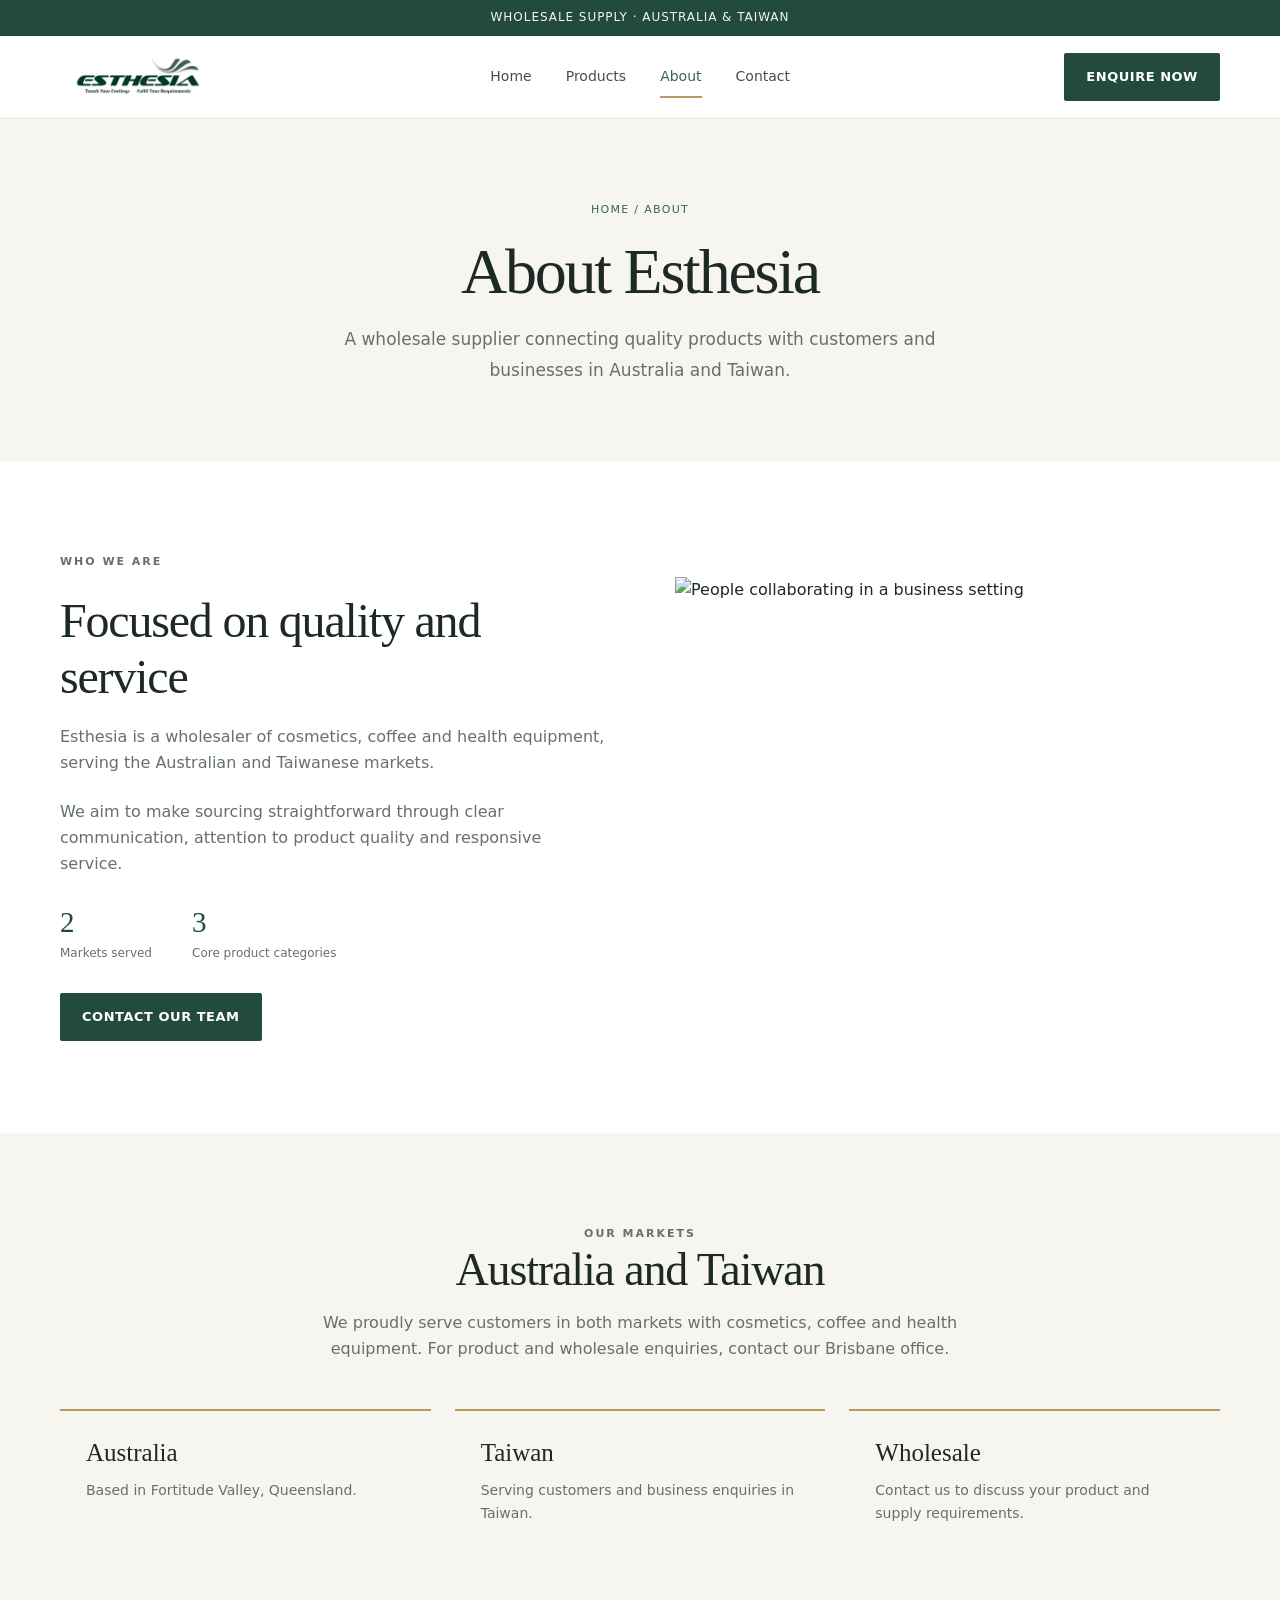
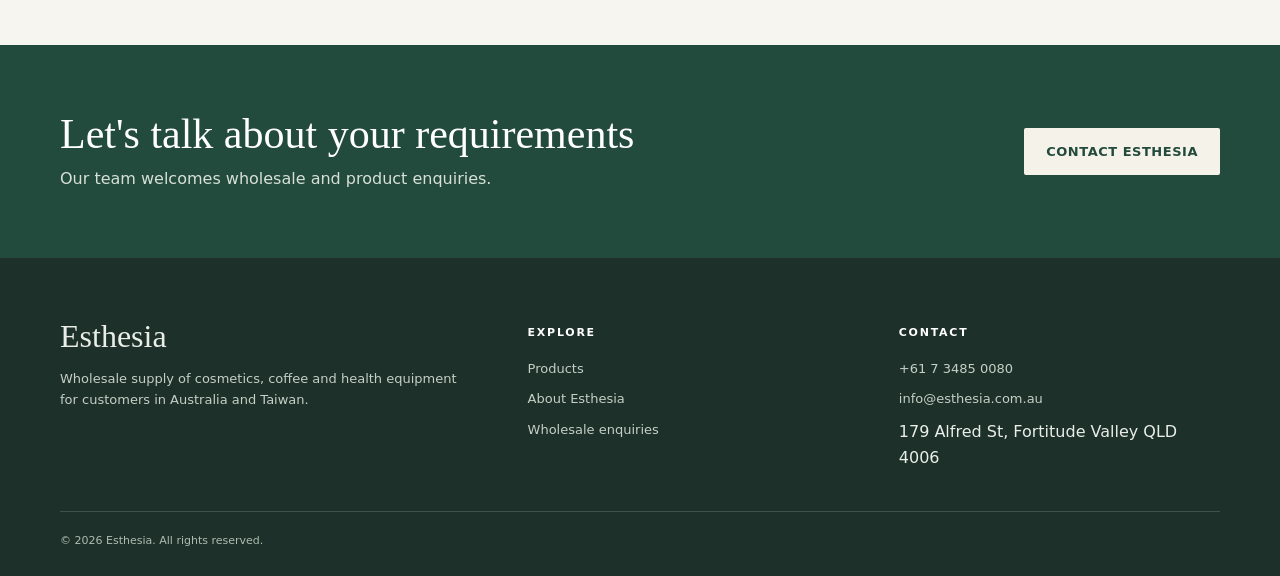
==== commit e4016c39: "Fix extensionless page redirects for GitHub Pages" ====
--- a/about/index.html
+++ b/about/index.html
@@ -1,11 +1 @@
-<!doctype html>
-<html lang="en"><head><meta charset="utf-8"><meta name="viewport" content="width=device-width,initial-scale=1"><meta name="description" content="About Esthesia | Esthesia — wholesaler serving Australia and Taiwan."><title>About Esthesia | Esthesia</title><link rel="stylesheet" href="style.css"></head><body>
-<div class="topline">WHOLESALE SUPPLY · AUSTRALIA &amp; TAIWAN</div>
-<header class="site-header"><div class="container nav"><a class="brand" href="index.html" aria-label="Esthesia home"><img src="assets.zyrosite.com/cdn-cgi/image/format=auto,w=676,fit=crop,q=95/AoPvpvGDX1s2lqj0/esthesialogowithslogan-AE0oZo1GDlC8O04b.webp.jpg" alt="Esthesia"></a><button class="menu-toggle" type="button" aria-expanded="false" aria-controls="primary-nav">Menu</button><nav class="nav-links" id="primary-nav"><a href="index.html" >Home</a><a href="products.html" >Products</a><a href="about.html" aria-current="page">About</a><a href="contact.html" >Contact</a></nav><a class="nav-cta" href="contact.html">ENQUIRE NOW</a></div></header>
-<main>
-<section class="page-hero"><div class="container"><div class="breadcrumb">Home / About</div><h1>About Esthesia</h1><p>A wholesale supplier connecting quality products with customers and businesses in Australia and Taiwan.</p></div></section>
-<section class="section"><div class="container split"><div class="split-copy"><p class="eyebrow">Who we are</p><h2>Focused on quality and service</h2><p>Esthesia is a wholesaler of cosmetics, coffee and health equipment, serving the Australian and Taiwanese markets.</p><p>We aim to make sourcing straightforward through clear communication, attention to product quality and responsive service.</p><div class="stats"><div class="stat"><strong>2</strong><span>Markets served</span></div><div class="stat"><strong>3</strong><span>Core product categories</span></div></div><a class="button" href="contact.html">CONTACT OUR TEAM</a></div><img class="split-image" src="https://images.unsplash.com/photo-1521737711867-e3b97375f902?auto=format&fit=crop&w=1200&q=85" alt="People collaborating in a business setting"></div></section>
-<section class="section soft"><div class="container"><div class="section-head"><p class="eyebrow">Our markets</p><h2>Australia and Taiwan</h2><p>We proudly serve customers in both markets with cosmetics, coffee and health equipment. For product and wholesale enquiries, contact our Brisbane office.</p></div><div class="cards"><div class="product-tile"><h3>Australia</h3><p>Based in Fortitude Valley, Queensland.</p></div><div class="product-tile"><h3>Taiwan</h3><p>Serving customers and business enquiries in Taiwan.</p></div><div class="product-tile"><h3>Wholesale</h3><p>Contact us to discuss your product and supply requirements.</p></div></div></div></section>
-<section class="cta-band"><div class="container cta-inner"><div><h2>Let's talk about your requirements</h2><p>Our team welcomes wholesale and product enquiries.</p></div><a class="button light" href="contact.html">CONTACT ESTHESIA</a></div></section></main>
-<footer class="site-footer"><div class="container"><div class="footer-grid"><div><div class="footer-brand">Esthesia</div><p>Wholesale supply of cosmetics, coffee and health equipment for customers in Australia and Taiwan.</p></div><div><h4>Explore</h4><div class="footer-links"><a href="products.html">Products</a><a href="about.html">About Esthesia</a><a href="contact.html">Wholesale enquiries</a></div></div><div><h4>Contact</h4><div class="footer-links"><a href="tel:+61734850080">+61 7 3485 0080</a><a href="mailto:info@esthesia.com.au">info@esthesia.com.au</a><span>179 Alfred St, Fortitude Valley QLD 4006</span></div></div></div><div class="copyright">© 2026 Esthesia. All rights reserved.</div></div></footer>
-<script>const toggle=document.querySelector('.menu-toggle');const nav=document.querySelector('.nav-links');toggle?.addEventListener('click',()=>{const open=nav.classList.toggle('open');toggle.setAttribute('aria-expanded',String(open));});</script></body></html>+<!doctype html><html lang="en"><head><meta charset="utf-8"><meta name="viewport" content="width=device-width,initial-scale=1"><meta http-equiv="refresh" content="0;url=../about.html"><link rel="canonical" href="../about.html"><title>Redirecting to Esthesia</title></head><body><p>Redirecting… <a href="../about.html">Continue to the page</a>.</p></body></html>
